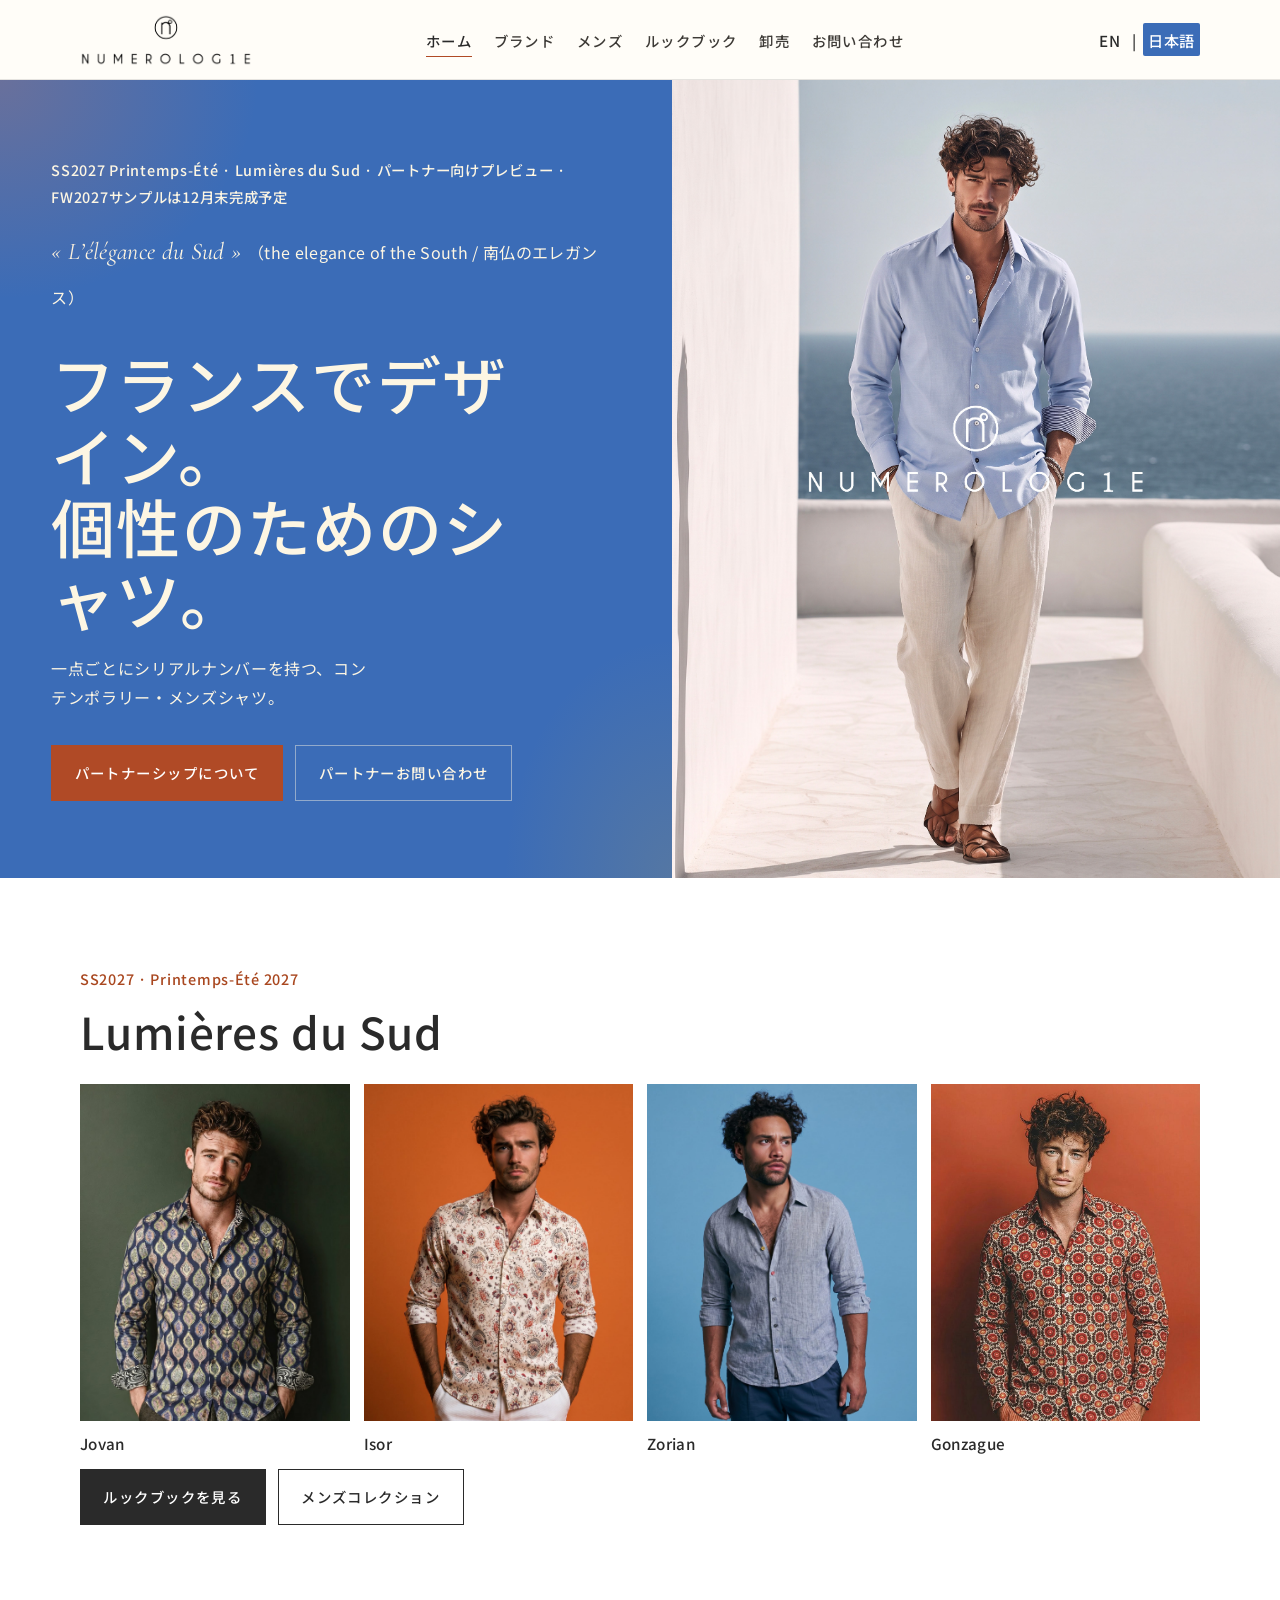
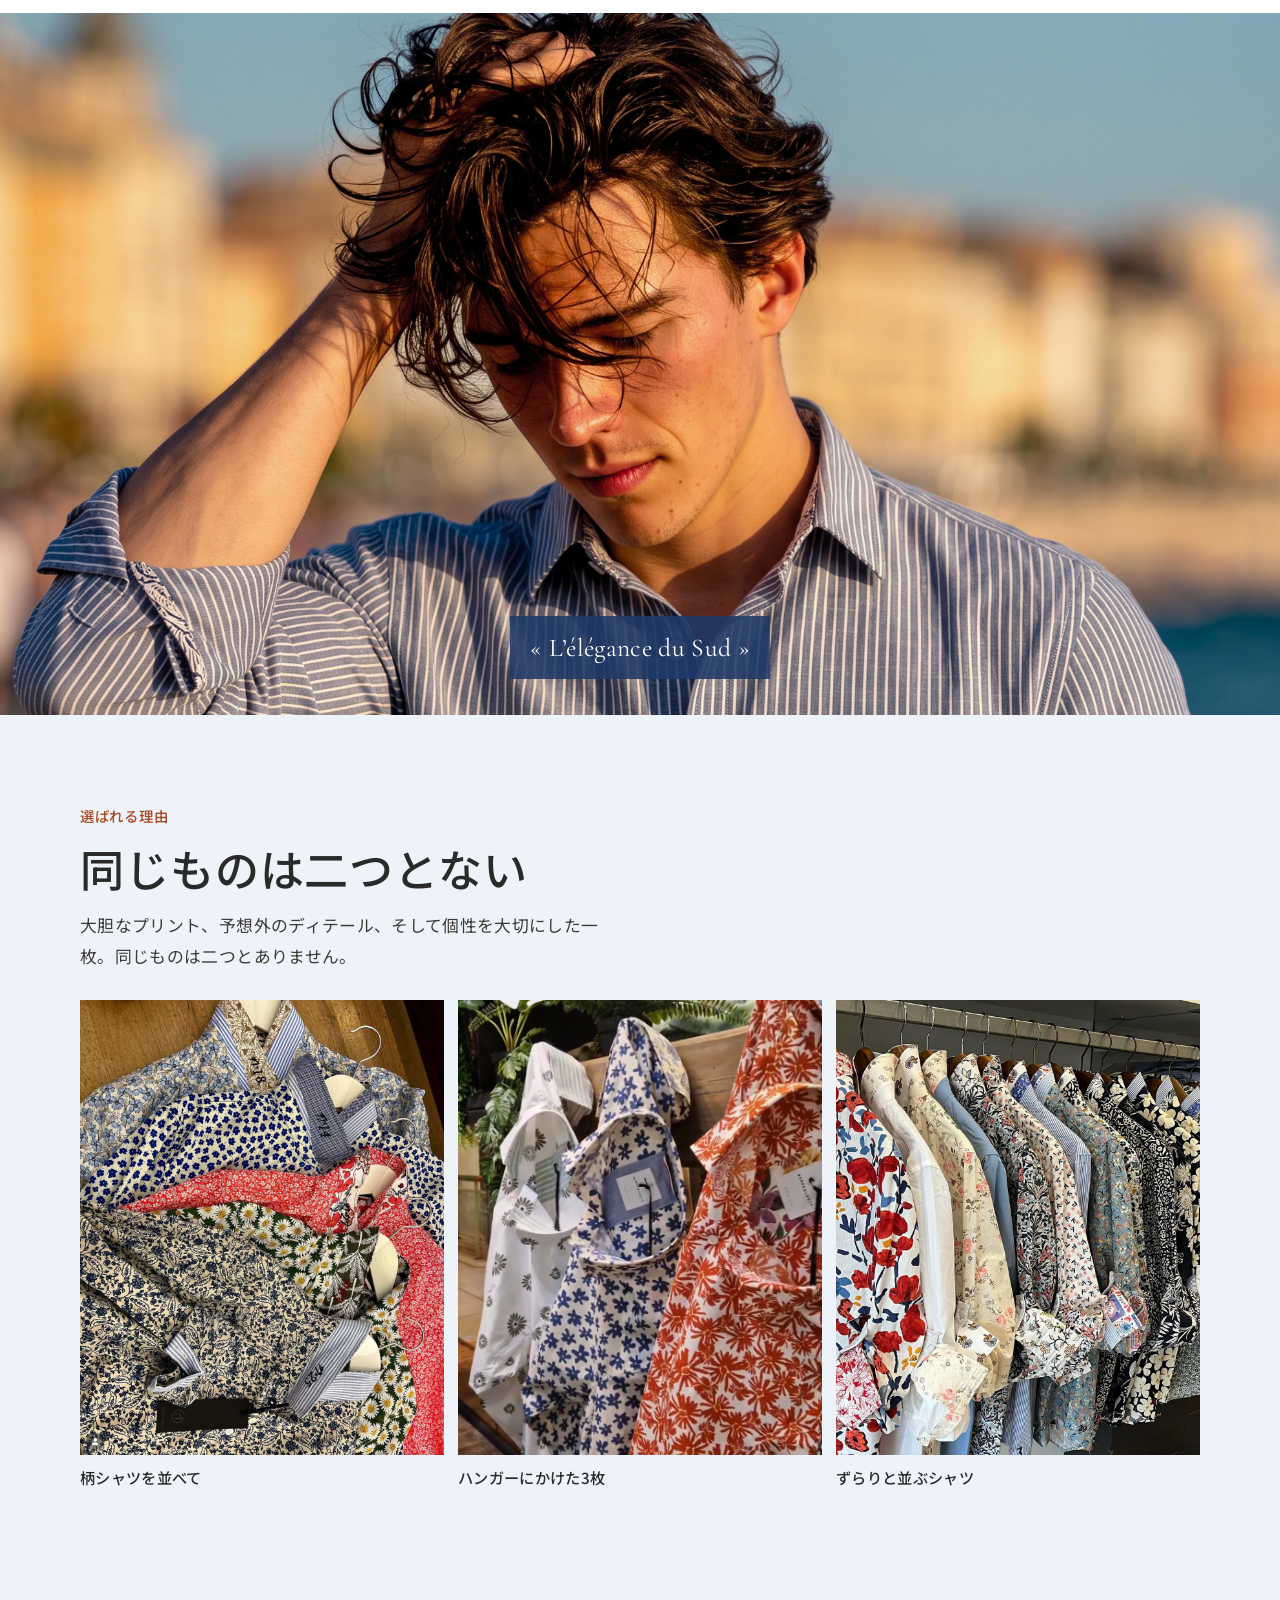
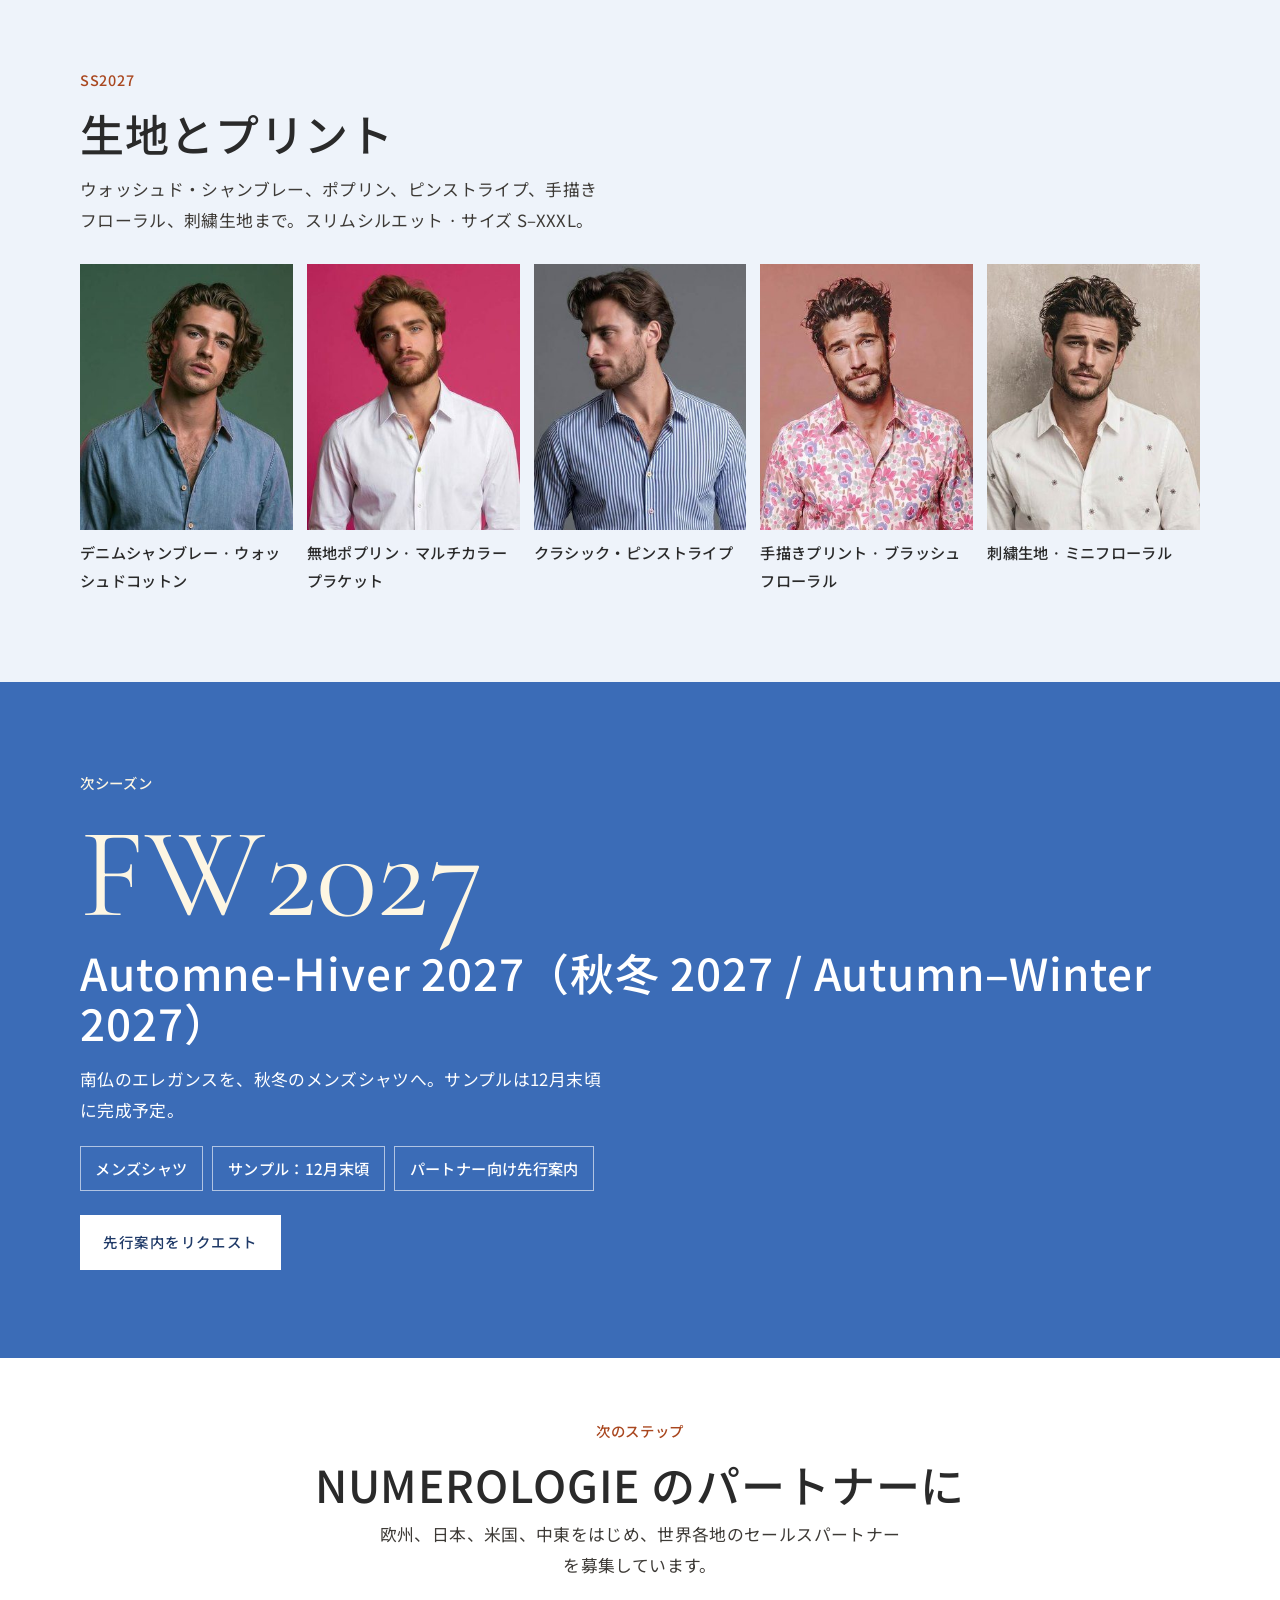
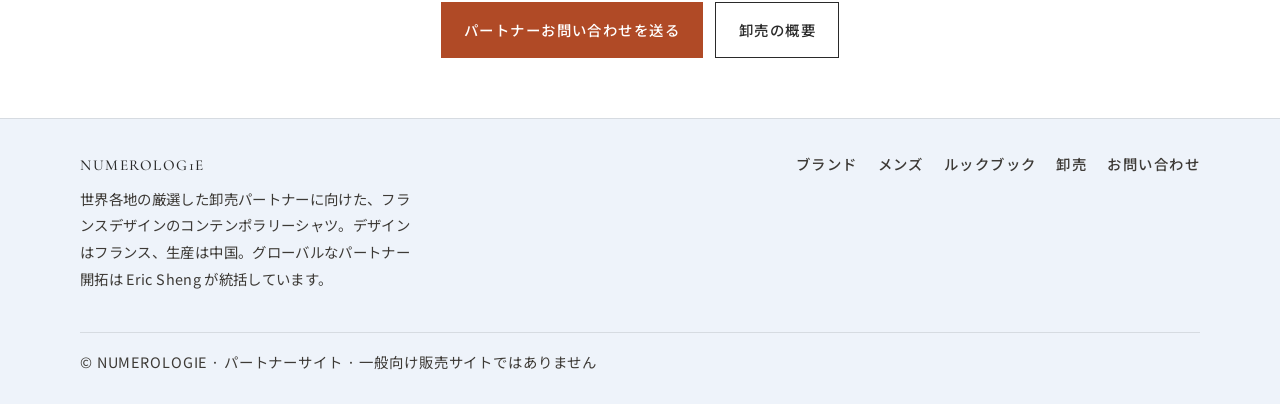
==== ja/index.html @ e0569ee7 "Publish NUMEROLOGIE partner site at the repository root. English and Japanese pages, styles, scripts" ====
<!DOCTYPE html>
<html lang="ja">
<head>
<meta charset="UTF-8">
<meta name="viewport" content="width=device-width, initial-scale=1.0">
<title>NUMEROLOGIE — パートナー募集</title>
<meta name="description" content="NUMEROLOGIE パートナーサイト — フランスでデザインされたコンテンポラリー・メンズシャツ。世界各地で厳選した卸売パートナーを募集しています。">
<link rel="preconnect" href="https://fonts.googleapis.com">
<link rel="preconnect" href="https://fonts.gstatic.com" crossorigin>
<link href="https://fonts.googleapis.com/css2?family=Noto+Sans+JP:wght@400;500;700&family=Cormorant+Garamond:ital,wght@0,300;0,400;0,600;1,300;1,400&family=Josefin+Sans:wght@100;200;300;400;500&display=swap" rel="stylesheet">
<link rel="stylesheet" href="../css/styles.css">
</head>
<body>
<header class="site-header">
  <div class="container header-inner">
    <a class="logo" href="index.html" aria-label="NUMEROLOGIE ホーム">
      <img src="../assets/logo.png" alt="NUMEROLOG1E">
    </a>
    <button class="nav-toggle" type="button" aria-expanded="false" aria-controls="site-nav">メニュー</button>
    <nav class="site-nav" id="site-nav" aria-label="メインメニュー">
      <ul>
        <li><a href="index.html" aria-current="page">ホーム</a></li>
        <li><a href="brand.html">ブランド</a></li>
        <li><a href="mens.html">メンズ</a></li>
        <li><a href="lookbook.html">ルックブック</a></li>
        <li><a href="wholesale.html">卸売</a></li>
        <li><a href="contact.html">お問い合わせ</a></li>
      </ul>
    </nav>
    <div class="lang-switch" aria-label="言語"><a href="../index.html" lang="en">EN</a><span aria-hidden="true">|</span><a href="index.html" aria-current="true" lang="ja">日本語</a></div>
  </div>
</header>

<main>
  <section class="hero" aria-label="メインビジュアル">
    <div class="hero-grid">
      <div class="hero-copy">
        <p class="hero-kicker">SS2027 Printemps-Été · Lumières du Sud · パートナー向けプレビュー · FW2027サンプルは12月末完成予定</p>
        <p class="hero-tagline" lang="fr"><em>« L’élégance du Sud »</em> <span class="gloss">（the elegance of the South / 南仏のエレガンス）</span></p>
        <h1>フランスでデザイン。<br>個性のためのシャツ。</h1>
        <p class="hero-sub">一点ごとにシリアルナンバーを持つ、コンテンポラリー・メンズシャツ。</p>
        <div class="btn-row">
          <a class="btn btn-primary" href="wholesale.html">パートナーシップについて</a>
          <a class="btn btn-ghost" href="contact.html">パートナーお問い合わせ</a>
        </div>
      </div>
      <div class="hero-media">
        <img src="../assets/PLV1.jpg" alt="NUMEROLOGIE メンズシャツ — Lumières du Sud">
      </div>
    </div>
  </section>

  <section class="section">
    <div class="container">
      <p class="eyebrow">SS2027 · Printemps-Été 2027</p>
      <h2>Lumières du Sud</h2>
      <div class="photo-grid photo-grid-4">
        <figure><img src="../assets/img/jovan.jpg" alt="NUMEROLOGIE — Jovan" loading="lazy"><figcaption>Jovan</figcaption></figure>
        <figure><img src="../assets/img/isor.jpg" alt="NUMEROLOGIE — Isor" loading="lazy"><figcaption>Isor</figcaption></figure>
        <figure><img src="../assets/img/zorian-blue.jpg" alt="NUMEROLOGIE — Zorian" loading="lazy"><figcaption>Zorian</figcaption></figure>
        <figure><img src="../assets/img/gonzague.jpg" alt="NUMEROLOGIE — Gonzague" loading="lazy"><figcaption>Gonzague</figcaption></figure>
      </div>
      <div class="btn-row">
        <a class="btn btn-dark" href="lookbook.html">ルックブックを見る</a>
        <a class="btn btn-outline" href="mens.html">メンズコレクション</a>
      </div>
    </div>
  </section>

  <section class="bleed" aria-label="« L’élégance du Sud »">
    <img src="../assets/PLV2.jpg" alt="NUMEROLOGIE — « L’élégance du Sud »" loading="lazy">
    <p class="bleed-cap">« L’élégance du Sud »</p>
  </section>

        <section class="section section-sand">
    <div class="container">
      <p class="eyebrow">選ばれる理由</p>
      <h2>同じものは二つとない</h2>
      <p class="lead">大胆なプリント、予想外のディテール、そして個性を大切にした一枚。同じものは二つとありません。</p>
      <div class="photo-grid photo-grid-3">
        <figure><img src="../assets/img/lookcloser-1.jpg" alt="NUMEROLOGIE — 柄シャツを並べて" loading="lazy"><figcaption>柄シャツを並べて</figcaption></figure>
        <figure><img src="../assets/img/lookcloser-2.jpg" alt="NUMEROLOGIE — ハンガーにかけた3枚" loading="lazy"><figcaption>ハンガーにかけた3枚</figcaption></figure>
        <figure><img src="../assets/img/lookcloser-3.jpg" alt="NUMEROLOGIE — ずらりと並ぶシャツ" loading="lazy"><figcaption>ずらりと並ぶシャツ</figcaption></figure>
      </div>
    </div>
  </section>

  <section class="section section-sand">
    <div class="container">
      <p class="eyebrow">SS2027</p>
      <h2>生地とプリント</h2>
      <p class="lead">ウォッシュド・シャンブレー、ポプリン、ピンストライプ、手描きフローラル、刺繍生地まで。スリムシルエット · サイズ S–XXXL。</p>
      <div class="photo-grid photo-grid-5">
        <figure><img src="../assets/img/fabric-chambray.jpg" alt="デニムシャンブレー — ウォッシュドコットン" loading="lazy"><figcaption>デニムシャンブレー · ウォッシュドコットン</figcaption></figure>
        <figure><img src="../assets/img/fabric-poplin.jpg" alt="無地ポプリン、マルチカラープラケット" loading="lazy"><figcaption>無地ポプリン · マルチカラープラケット</figcaption></figure>
        <figure><img src="../assets/img/fabric-pinstripe.jpg" alt="クラシック・ピンストライプ" loading="lazy"><figcaption>クラシック・ピンストライプ</figcaption></figure>
        <figure><img src="../assets/img/fabric-floral.jpg" alt="手描きフローラルプリント" loading="lazy"><figcaption>手描きプリント · ブラッシュフローラル</figcaption></figure>
        <figure><img src="../assets/img/fabric-embroidered.jpg" alt="刺繍生地" loading="lazy"><figcaption>刺繍生地 · ミニフローラル</figcaption></figure>
      </div>
    </div>
  </section>

  <section class="section section-cobalt fw-block">
    <div class="container">
      <p class="eyebrow">次シーズン</p>
      <p class="fw-big">FW2027</p>
      <h2 lang="fr">Automne-Hiver 2027（秋冬 2027 / Autumn–Winter 2027）</h2>
      <p class="lead">南仏のエレガンスを、秋冬のメンズシャツへ。サンプルは12月末頃に完成予定。</p>
      <div class="fw-chips"><span class="fw-chip">メンズシャツ</span><span class="fw-chip">サンプル：12月末頃</span><span class="fw-chip">パートナー向け先行案内</span></div>
      <div class="btn-row"><a class="btn" href="contact.html" style="background:#fff;color:#1f3a68;">先行案内をリクエスト</a></div>
    </div>
  </section>

  <section class="section cta-band">
    <div class="container">
      <p class="eyebrow">次のステップ</p>
      <h2>NUMEROLOGIE のパートナーに</h2>
      <p class="lead">欧州、日本、米国、中東をはじめ、世界各地のセールスパートナーを募集しています。</p>
      <div class="btn-row" style="justify-content:center;">
        <a class="btn btn-primary" href="contact.html">パートナーお問い合わせを送る</a>
        <a class="btn btn-outline" href="wholesale.html">卸売の概要</a>
      </div>
    </div>
  </section>
</main>

<footer class="site-footer">
  <div class="container footer-inner">
    <div>
      <div class="footer-brand">NUMEROLOG1E</div>
      <p class="footer-meta">世界各地の厳選した卸売パートナーに向けた、フランスデザインのコンテンポラリーシャツ。デザインはフランス、生産は中国。グローバルなパートナー開拓は Eric Sheng が統括しています。</p>
    </div>
    <nav class="footer-nav" aria-label="フッター">
      <a href="brand.html">ブランド</a>
      <a href="mens.html">メンズ</a>
      <a href="lookbook.html">ルックブック</a>
      <a href="wholesale.html">卸売</a>
      <a href="contact.html">お問い合わせ</a>
    </nav>
    <p class="footer-copy">© NUMEROLOGIE · パートナーサイト · 一般向け販売サイトではありません</p>
  </div>
</footer>
<script src="../js/main.js"></script>
</body>
</html>
---- css/styles.css ----
/* NUMEROLOGIE — Partner / Wholesale preview site */
:root {
  --cream: #FDF6E3;
  --sand: #EDE0C4;
  --terracotta: #B04A26;
  --cobalt: #3B6CB7;
  --gold: #C8A84B;
  --charcoal: #2A2A2A;
  --warm-white: #FFFFFF;
  --tint: #EEF3FA;
  --tint2: #DCE6F5;
  --cobalt-dark: #2F5A9E;
  --muted: #3d3a36;
  --line: rgba(42, 42, 42, 0.12);
  --max: 1120px;
}

*, *::before, *::after { box-sizing: border-box; margin: 0; padding: 0; }

html { scroll-behavior: smooth; }

body {
  background: var(--warm-white);
  color: var(--charcoal);
  font-family: 'Josefin Sans', system-ui, sans-serif;
  font-weight: 400;
  line-height: 1.65;
  font-size: 17.5px;
  min-height: 100vh;
  display: flex;
  flex-direction: column;
}

img { max-width: 100%; display: block; height: auto; }
a { color: inherit; text-decoration: none; }
ul { list-style: none; }

.container {
  width: min(100% - 2.5rem, var(--max));
  margin-inline: auto;
}

/* ── Header ── */
.site-header {
  position: sticky;
  top: 0;
  z-index: 100;
  background: rgba(255, 253, 248, 0.97);
  backdrop-filter: blur(10px);
  border-bottom: 1px solid var(--line);
}

.header-inner {
  display: flex;
  align-items: center;
  justify-content: space-between;
  gap: 1.5rem;
  padding: 0.85rem 0;
}

.logo {
  display: flex;
  align-items: center;
  gap: 0.65rem;
  flex-shrink: 0;
}

.logo img {
  height: 52px;
  width: auto;
  max-width: 220px;
  object-fit: contain;
}

.logo-text {
  font-family: 'Cormorant Garamond', Georgia, serif;
  letter-spacing: 0.1em;
  font-size: 0.95rem;
  text-transform: uppercase;
  font-weight: 500;
}

.nav-toggle {
  display: none;
  background: transparent;
  border: 1px solid var(--line);
  color: var(--charcoal);
  padding: 0.45rem 0.7rem;
  font-family: inherit;
  font-size: 0.9rem;
  letter-spacing: 0.1em;
  text-transform: uppercase;
  font-weight: 500;
  cursor: pointer;
}

.site-nav ul {
  display: flex;
  flex-wrap: wrap;
  gap: 0.15rem 1.35rem;
  align-items: center;
}

.site-nav a {
  font-size: 0.9rem;
  letter-spacing: 0.1em;
  text-transform: uppercase;
  font-weight: 500;
  color: var(--muted);
  padding: 0.35rem 0;
  border-bottom: 1px solid transparent;
  transition: color 0.2s, border-color 0.2s;
}

.site-nav a:hover,
.site-nav a[aria-current="page"] {
  color: var(--charcoal);
  border-bottom-color: var(--terracotta);
}

/* ── Hero ── */
.hero {
  position: relative;
  background: var(--cobalt);
  color: var(--cream);
  overflow: hidden;
  min-height: clamp(420px, 72vh, 640px);
  display: grid;
  align-items: stretch;
}

.hero-grid {
  display: grid;
  grid-template-columns: 1.05fr 0.95fr;
  min-height: inherit;
}

.hero-copy {
  position: relative;
  z-index: 2;
  padding: clamp(2.5rem, 6vw, 5rem) clamp(1.5rem, 4vw, 3.5rem);
  display: flex;
  flex-direction: column;
  justify-content: center;
  gap: 1.25rem;
}

.hero-copy::before {
  content: '';
  position: absolute;
  inset: 0;
  background:
    radial-gradient(ellipse 70% 50% at 0% 0%, rgba(224,123,84,0.28) 0%, transparent 55%),
    radial-gradient(ellipse 50% 60% at 100% 100%, rgba(200,168,75,0.18) 0%, transparent 50%);
  pointer-events: none;
}

.hero-kicker {
  font-size: 0.9rem;
  letter-spacing: 0.1em;
  text-transform: uppercase;
  font-weight: 500;
  color: var(--cream);
  position: relative;
}

.hero h1 {
  font-family: 'Cormorant Garamond', Georgia, serif;
  font-weight: 400;
  font-size: clamp(2.4rem, 5.5vw, 4rem);
  line-height: 1.12;
  letter-spacing: 0.02em;
  position: relative;
  max-width: 14ch;
}

.hero-sub {
  font-size: 1rem;
  font-weight: 400;
  letter-spacing: 0.04em;
  color: var(--cream);
  max-width: 36ch;
  position: relative;
}

.hero-media {
  position: relative;
  min-height: 320px;
  background: #2f5a9e;
}

.hero-media img {
  width: 100%;
  height: 100%;
  object-fit: cover;
  object-position: center top;
}

.hero-note {
  font-size: 0.9rem;
  letter-spacing: 0.04em;
  color: var(--cream);
  max-width: 42ch;
  position: relative;
  border-left: 2px solid var(--terracotta);
  padding-left: 0.9rem;
  margin-top: 0.5rem;
}

/* ── Buttons ── */
.btn-row {
  display: flex;
  flex-wrap: wrap;
  gap: 0.75rem;
  margin-top: 0.75rem;
  position: relative;
}

.btn {
  display: inline-flex;
  align-items: center;
  justify-content: center;
  padding: 0.85rem 1.4rem;
  font-family: inherit;
  font-size: 0.9rem;
  letter-spacing: 0.1em;
  text-transform: uppercase;
  font-weight: 500;
  border: 1px solid transparent;
  cursor: pointer;
  transition: background 0.2s, color 0.2s, border-color 0.2s;
}

.btn-primary {
  background: var(--terracotta);
  color: var(--warm-white);
  border-color: var(--terracotta);
}

.btn-primary:hover { background: #923C1E; border-color: #923C1E; }

.btn-ghost {
  background: transparent;
  color: var(--cream);
  border-color: rgba(253, 246, 227, 0.45);
}

.btn-ghost:hover { border-color: var(--cream); background: rgba(255,255,255,0.06); }

.btn-outline {
  background: transparent;
  color: var(--charcoal);
  border-color: var(--charcoal);
}

.btn-outline:hover {
  background: var(--charcoal);
  color: var(--warm-white);
}

.btn-dark {
  background: var(--charcoal);
  color: var(--warm-white);
}

.btn-dark:hover { background: #111; }

/* ── Sections ── */
main { flex: 1; }

.section {
  padding: clamp(3rem, 7vw, 5.5rem) 0;
}

.section-sand { background: var(--tint); }
.section-cobalt h2, .section-cobalt h3, .section-cobalt p, .section-cobalt li { color: var(--cream); }
.section-cobalt a:not(.btn) { color: #FFFFFF; text-decoration: underline; }
.section-cobalt {
  background: var(--cobalt);
  color: var(--cream);
}
.section-terracotta {
  background: var(--terracotta);
  color: var(--warm-white);
}

.eyebrow {
  font-size: 0.9rem;
  letter-spacing: 0.1em;
  text-transform: uppercase;
  font-weight: 500;
  color: #A9471F;
  margin-bottom: 0.85rem;
}

.section-cobalt .eyebrow,
.section-terracotta .eyebrow { color: var(--cream); }

h2 {
  font-family: 'Cormorant Garamond', Georgia, serif;
  font-weight: 400;
  font-size: clamp(1.9rem, 3.8vw, 2.75rem);
  line-height: 1.15;
  letter-spacing: 0.02em;
  margin-bottom: 1rem;
}

h3 {
  font-family: 'Cormorant Garamond', Georgia, serif;
  font-weight: 400;
  font-size: 1.45rem;
  letter-spacing: 0.02em;
  margin-bottom: 0.55rem;
}

.lead {
  font-size: 1.05rem;
  color: var(--muted);
  max-width: 58ch;
}

.section-cobalt .lead { color: var(--cream); }

.page-hero {
  padding: clamp(2.75rem, 6vw, 4.5rem) 0 2rem;
  border-bottom: 1px solid var(--line);
  background:
    linear-gradient(180deg, var(--tint) 0%, var(--warm-white) 100%);
}

.page-hero h1 {
  font-family: 'Cormorant Garamond', Georgia, serif;
  font-weight: 400;
  font-size: clamp(2.2rem, 4.5vw, 3.4rem);
  letter-spacing: 0.02em;
  line-height: 1.12;
  margin-bottom: 0.75rem;
}

.page-hero .lead { margin-top: 0.5rem; }

/* ── Cards / grids ── */
.grid-3 {
  display: grid;
  grid-template-columns: repeat(3, 1fr);
  gap: 1.25rem;
}

.grid-2 {
  display: grid;
  grid-template-columns: 1fr 1fr;
  gap: 2rem;
}

.grid-2-asymmetric {
  display: grid;
  grid-template-columns: 1.1fr 0.9fr;
  gap: 2.5rem;
  align-items: center;
}

.card {
  background: var(--warm-white);
  border: 1px solid var(--line);
  padding: 1.5rem 1.35rem;
}

.section-sand .card { background: var(--warm-white); }

.card-icon {
  font-family: 'Cormorant Garamond', Georgia, serif;
  font-size: 1.6rem;
  color: var(--terracotta);
  margin-bottom: 0.65rem;
  letter-spacing: 0.04em;
}

.card p, .prose p {
  color: var(--muted);
  font-size: 0.95rem;
}

.card p + p, .prose p + p { margin-top: 0.85rem; }

.stat-row {
  display: grid;
  grid-template-columns: repeat(4, 1fr);
  gap: 1rem;
  margin-top: 2rem;
}

.stat {
  border-top: 2px solid var(--terracotta);
  padding-top: 1rem;
}

.stat-value {
  font-family: 'Cormorant Garamond', Georgia, serif;
  font-size: clamp(1.6rem, 3vw, 2.2rem);
  font-weight: 400;
  line-height: 1.1;
  margin-bottom: 0.35rem;
}

.stat-label {
  font-size: 0.9rem;
  letter-spacing: 0.1em;
  text-transform: uppercase;
  font-weight: 500;
  color: var(--muted);
}

.section-cobalt .stat { border-top-color: var(--gold); }
.section-cobalt .stat-label { color: var(--cream); }

/* ── Detail list ── */
.detail-list {
  display: grid;
  gap: 1rem;
  margin-top: 1.5rem;
}

.detail-item {
  display: grid;
  grid-template-columns: 3.2rem 1fr;
  gap: 1rem;
  align-items: start;
  padding-bottom: 1rem;
  border-bottom: 1px solid var(--line);
}

.detail-num {
  font-family: 'Cormorant Garamond', Georgia, serif;
  font-size: 1.5rem;
  color: var(--terracotta);
  line-height: 1;
}

.detail-item h3 { margin-bottom: 0.25rem; font-size: 1.2rem; }
.detail-item p { color: var(--muted); font-size: 0.92rem; }

/* ── Lookbook grid ── */
.lookbook-grid {
  display: grid;
  grid-template-columns: repeat(3, 1fr);
  gap: 1.25rem;
}

.look-card {
  background: var(--warm-white);
  border: 1px solid var(--line);
  overflow: hidden;
  display: flex;
  flex-direction: column;
}

.look-card a {
  display: block;
  overflow: hidden;
  background: var(--tint2);
}

.look-card img {
  width: 100%;
  aspect-ratio: 3 / 4.2;
  object-fit: cover;
  object-position: center top;
  transition: transform 0.35s ease;
}

.look-card:hover img { transform: scale(1.02); }

.look-meta {
  padding: 1rem 1.05rem 1.15rem;
  border-top: 1px solid var(--line);
}

.look-meta .style-no {
  font-size: 0.9rem;
  font-weight: 600;
  letter-spacing: 0.1em;
  text-transform: uppercase;
  font-weight: 500;
  color: var(--terracotta);
  margin-bottom: 0.25rem;
}

.look-meta h3 {
  font-size: 1.25rem;
  margin-bottom: 0.2rem;
}

.look-meta p {
  font-size: 0.9rem;
  color: var(--ink, #2a2622);
  letter-spacing: 0.02em;
}

.note-box {
  margin-top: 2rem;
  padding: 1.15rem 1.25rem;
  background: var(--tint);
  border-left: 3px solid var(--gold);
  font-size: 0.9rem;
  color: var(--muted);
}

/* ── Wholesale steps ── */
.steps {
  display: grid;
  grid-template-columns: repeat(3, 1fr);
  gap: 1.25rem;
  margin-top: 2rem;
}

.step {
  padding: 1.5rem 1.25rem;
  background: var(--warm-white);
  border: 1px solid var(--line);
}

.step-num {
  font-family: 'Cormorant Garamond', Georgia, serif;
  font-size: 2rem;
  color: var(--cobalt);
  line-height: 1;
  margin-bottom: 0.75rem;
}

.check-list {
  margin-top: 1rem;
  display: grid;
  gap: 0.65rem;
}

.check-list li {
  position: relative;
  padding-left: 1.35rem;
  color: var(--muted);
  font-size: 0.95rem;
}

.check-list li::before {
  content: '';
  position: absolute;
  left: 0;
  top: 0.55rem;
  width: 0.55rem;
  height: 0.55rem;
  background: var(--terracotta);
  border-radius: 50%;
}

.terms-table {
  width: 100%;
  border-collapse: collapse;
  margin-top: 1.5rem;
  font-size: 0.92rem;
}

.terms-table th,
.terms-table td {
  text-align: left;
  padding: 0.85rem 0.75rem;
  border-bottom: 1px solid var(--line);
  vertical-align: top;
}

.terms-table th {
  letter-spacing: 0.1em;
  text-transform: uppercase;
  font-weight: 500;
  font-size: 0.9rem;
  color: var(--muted);
  width: 34%;
}

.callout {
  margin-top: 1.75rem;
  padding: 1.25rem 1.35rem;
  background: var(--charcoal);
  color: var(--cream);
}

.callout strong {
  display: block;
  font-family: 'Cormorant Garamond', Georgia, serif;
  font-size: 1.35rem;
  font-weight: 400;
  margin-bottom: 0.4rem;
}

.callout p { color: var(--cream); font-size: 0.92rem; }

/* ── Contact form ── */
.contact-layout {
  display: grid;
  grid-template-columns: 0.9fr 1.1fr;
  gap: 2.5rem;
  align-items: start;
}

.form-grid {
  display: grid;
  grid-template-columns: 1fr 1fr;
  gap: 1rem;
}

.form-field { display: flex; flex-direction: column; gap: 0.4rem; }
.form-field.full { grid-column: 1 / -1; }

label {
  font-size: 0.9rem;
  letter-spacing: 0.1em;
  text-transform: uppercase;
  font-weight: 500;
  color: var(--muted);
}

input, textarea, select {
  font-family: inherit;
  font-size: 0.95rem;
  font-weight: 400;
  padding: 0.75rem 0.85rem;
  border: 1px solid var(--line);
  background: var(--warm-white);
  color: var(--charcoal);
  border-radius: 0;
}

input:focus, textarea:focus, select:focus {
  outline: 2px solid var(--cobalt);
  outline-offset: 1px;
}

textarea { min-height: 140px; resize: vertical; }

.form-actions {
  margin-top: 1rem;
  display: flex;
  flex-wrap: wrap;
  gap: 0.75rem;
  align-items: center;
}

.form-hint {
  font-size: 0.9rem;
  color: var(--muted);
}

.direct-contact {
  background: var(--tint);
  border: 1px solid var(--line);
  padding: 1.5rem 1.35rem;
}

.direct-contact a {
  color: var(--cobalt);
  border-bottom: 1px solid rgba(59,108,183,0.35);
}

.direct-contact a:hover { border-bottom-color: var(--cobalt); }

/* ── CTA band ── */
.cta-band {
  padding: clamp(2.5rem, 5vw, 3.75rem) 0;
  text-align: center;
}

.cta-band h2 { margin-bottom: 0.6rem; }
.cta-band .lead { margin-inline: auto; margin-bottom: 1.35rem; }

/* ── Footer ── */
.site-footer {
  border-top: 1px solid var(--line);
  background: var(--tint);
  padding: 2rem 0 1.75rem;
  margin-top: auto;
}

.footer-inner {
  display: flex;
  flex-wrap: wrap;
  justify-content: space-between;
  gap: 1.25rem;
  align-items: flex-start;
}

.footer-brand {
  font-family: 'Cormorant Garamond', Georgia, serif;
  letter-spacing: 0.1em;
  text-transform: uppercase;
  font-weight: 500;
  font-size: 0.95rem;
  margin-bottom: 0.4rem;
}

.footer-meta {
  font-size: 0.9rem;
  color: var(--muted);
  max-width: 42ch;
}

.footer-nav {
  display: flex;
  flex-wrap: wrap;
  gap: 0.75rem 1.25rem;
}

.footer-nav a {
  font-size: 0.9rem;
  letter-spacing: 0.1em;
  text-transform: uppercase;
  font-weight: 500;
  color: var(--muted);
}

.footer-nav a:hover { color: var(--charcoal); }

.footer-copy {
  width: 100%;
  margin-top: 1.25rem;
  padding-top: 1rem;
  border-top: 1px solid var(--line);
  font-size: 0.9rem;
  letter-spacing: 0.06em;
  color: var(--muted);
}

/* ── Fabric chips ── */
.chip-row {
  display: flex;
  flex-wrap: wrap;
  gap: 0.5rem;
  margin-top: 1.25rem;
}

.chip {
  font-size: 0.9rem;
  letter-spacing: 0.1em;
  text-transform: uppercase;
  font-weight: 500;
  padding: 0.45rem 0.7rem;
  border: 1px solid var(--line);
  background: var(--warm-white);
  color: var(--charcoal);
}

/* ── Split feature ── */
.feature-media {
  background: var(--tint2);
  overflow: hidden;
  border: 1px solid var(--line);
}

.feature-media img {
  width: 100%;
  height: auto;
  max-height: 420px;
  object-fit: cover;
  object-position: top center;
  border-radius: 2px;
}

/* ── Responsive ── */
@media (max-width: 900px) {
  .hero-grid,
  .grid-2,
  .grid-2-asymmetric,
  .contact-layout {
    grid-template-columns: 1fr;
  }
  .grid-3,
  .steps,
  .lookbook-grid {
    grid-template-columns: 1fr 1fr;
  }
  .stat-row { grid-template-columns: 1fr 1fr; }
  .hero-media { min-height: 280px; max-height: 420px; }
  .hero-media img { max-height: 420px; }
}

@media (max-width: 720px) {
  .nav-toggle { display: inline-flex; }
  .site-nav {
    display: none;
    width: 100%;
  }
  .site-nav.is-open { display: block; }
  .header-inner { flex-wrap: wrap; }
  .site-nav ul {
    flex-direction: column;
    align-items: flex-start;
    gap: 0.15rem;
    padding: 0.5rem 0 0.75rem;
  }
  .grid-3,
  .steps,
  .lookbook-grid,
  .form-grid,
  .stat-row {
    grid-template-columns: 1fr;
  }
}

@media (prefers-reduced-motion: reduce) {
  html { scroll-behavior: auto; }
  .look-card img { transition: none; }
}

/* Fix: keep portrait hero photo from stretching the hero on wide screens */
.hero-media { position: relative; overflow: hidden; min-height: inherit; }
.hero-media img { position: absolute; inset: 0; width: 100%; height: 100%; object-fit: cover; object-position: center top; }
@media (max-width: 900px) {
  .hero-media { min-height: 320px; }
}

/* natural-ratio image (no forced crop) */
.feature-media img.img-natural { max-height: none; height: auto; object-fit: contain; }

/* language switch */
.lang-switch { display:flex; gap:.4rem; align-items:center; font-size:.95rem; font-weight:500; margin-left:1rem; }
.lang-switch a { color: var(--charcoal); text-decoration:none; padding:.15rem .35rem; }
.lang-switch a[aria-current="true"] { color:#fff; background: var(--cobalt); border-radius:2px; }
/* Japanese */
html[lang="ja"] body { font-family: 'Noto Sans JP', 'Josefin Sans', system-ui, sans-serif; font-weight:400; line-height:1.85; letter-spacing:.02em; }
html[lang="ja"] h1, html[lang="ja"] h2, html[lang="ja"] h3 { font-family: 'Noto Sans JP', 'Cormorant Garamond', serif; font-weight:500; letter-spacing:.02em; }
html[lang="ja"] .eyebrow, html[lang="ja"] .hero-kicker { text-transform:none; letter-spacing:.05em; }

.hero-tagline { font-family: "Cormorant Garamond", Georgia, serif; font-size: 1.5rem; color: var(--cream); margin: 0 0 .5rem; }
.hero-tagline .gloss { font-family: inherit; font-size: 1.05rem; opacity: 1; }
html[lang="ja"] .hero-tagline .gloss { font-family: "Noto Sans JP", sans-serif; font-size: 1rem; }

/* v3 */
.page-hero-boxed { background: none; border-bottom: 0; padding-bottom: 0; }
.page-hero-boxed .container { background: var(--tint); border: 1px solid var(--line); padding: clamp(1.75rem, 4vw, 2.75rem); }
.next-callout { display: inline-block; background: var(--cobalt); color: #FFFFFF; font-weight: 500; font-size: 1rem; padding: .7rem 1rem; margin: .9rem 0 .4rem; border-radius: 2px; }
.terms-wrap { max-width: 760px; }
.ig-split { display: grid; grid-template-columns: minmax(0,1fr) 320px; gap: clamp(2rem,5vw,4rem); align-items: center; }
.ig-figure { margin: 0; width: 100%; max-width: 320px; justify-self: end; }
.ig-figure img { display: block; width: 100%; height: auto; border: 1px solid var(--line); border-radius: 6px; }
.roles-block { margin: 1.25rem 0 0; padding: 1.1rem 1.2rem; background: #FFFFFF; border-left: 3px solid var(--cobalt); }
.roles-block p:not(.eyebrow) { color: var(--charcoal); font-size: 1rem; line-height: 1.7; }
@media (max-width: 800px) { .ig-split { grid-template-columns: 1fr; } .ig-figure { justify-self: center; } }

/* v4 */
.ig-split { grid-template-columns: minmax(0,1fr) 340px; align-items: start; }
.ig-figure { max-width: 340px; position: sticky; top: 96px; }
.target-doors { margin-top: 2.5rem; padding-top: 2rem; border-top: 1px solid var(--line); }
.terms-wrap { max-width: none; }
.roles-contact { margin-top: .8rem; font-size: .95rem; }
@media (max-width: 800px) { .ig-figure { position: static; } }

/* v8 imagery */
.photo-grid { display:grid; gap:14px; margin-top:1.75rem; }
.photo-grid-2 { grid-template-columns:repeat(2,1fr); }
.photo-grid-3 { grid-template-columns:repeat(3,1fr); }
.photo-grid-4 { grid-template-columns:repeat(4,1fr); }
.photo-grid figure { margin:0; }
.photo-grid img { display:block; width:100%; aspect-ratio:4/5; object-fit:cover; object-position:top center; }
.photo-grid .feature-media img { aspect-ratio:4/3; max-height:none; }
.photo-grid figcaption { font-size:.95rem; font-weight:500; padding:.5rem 0 0; color:var(--charcoal); }
.section-cobalt .photo-grid figcaption { color:var(--cream); }
.photo-strip { margin-top:2.5rem; }
.bleed { position:relative; height:min(78vh,760px); overflow:hidden; background:var(--cobalt); }
.bleed img { width:100%; height:100%; object-fit:cover; object-position:center 25%; display:block; }
.bleed-cap { position:absolute; left:50%; bottom:2.25rem; transform:translateX(-50%); background:rgba(31,58,104,.88); color:#fff; font-family:'Cormorant Garamond',Georgia,serif; font-size:1.6rem; padding:.5rem 1.25rem; white-space:nowrap; }
.portrait-placeholder { min-height:420px; border:1px dashed rgba(42,42,42,.28); background:var(--tint); display:flex; align-items:flex-end; justify-content:center; padding:1.25rem; }
.portrait-placeholder span { color:var(--muted); font-size:.95rem; }
.serial-feature { display:grid; grid-template-columns:1.2fr .8fr; gap:clamp(2rem,5vw,4rem); align-items:center; }
.serial-feature figure { margin:0; }
.serial-feature img { width:100%; display:block; border:1px solid rgba(255,255,255,.3); }
@media (max-width:900px){ .photo-grid-4{grid-template-columns:repeat(2,1fr);} .photo-grid-3{grid-template-columns:repeat(2,1fr);} .serial-feature{grid-template-columns:1fr;} }
@media (max-width:520px){ .photo-grid-2,.photo-grid-3,.photo-grid-4{grid-template-columns:1fr 1fr;} .bleed-cap{font-size:1.2rem;} }

.photo-grid-5 { grid-template-columns:repeat(5,1fr); }
@media (max-width:900px){ .photo-grid-5{grid-template-columns:repeat(3,1fr);} }
@media (max-width:520px){ .photo-grid-5{grid-template-columns:repeat(2,1fr);} }

.fw-block .fw-big{font-family:'Cormorant Garamond',Georgia,serif;font-size:clamp(4rem,10vw,8rem);line-height:1;color:var(--cream);margin:0 0 .5rem;}
.fw-block h2,.fw-block .lead{color:#fff;}
.fw-block .gloss{font-size:.6em;}
.fw-chips{display:flex;flex-wrap:wrap;gap:.6rem;margin:1.25rem 0 1.5rem;}
.fw-chip{border:1px solid rgba(255,255,255,.6);color:#fff;padding:.45rem .9rem;font-size:.95rem;font-weight:500;}

@media (max-width:520px){ .ig-figure{max-width:100%;} .ig-split{grid-template-columns:minmax(0,1fr);} }
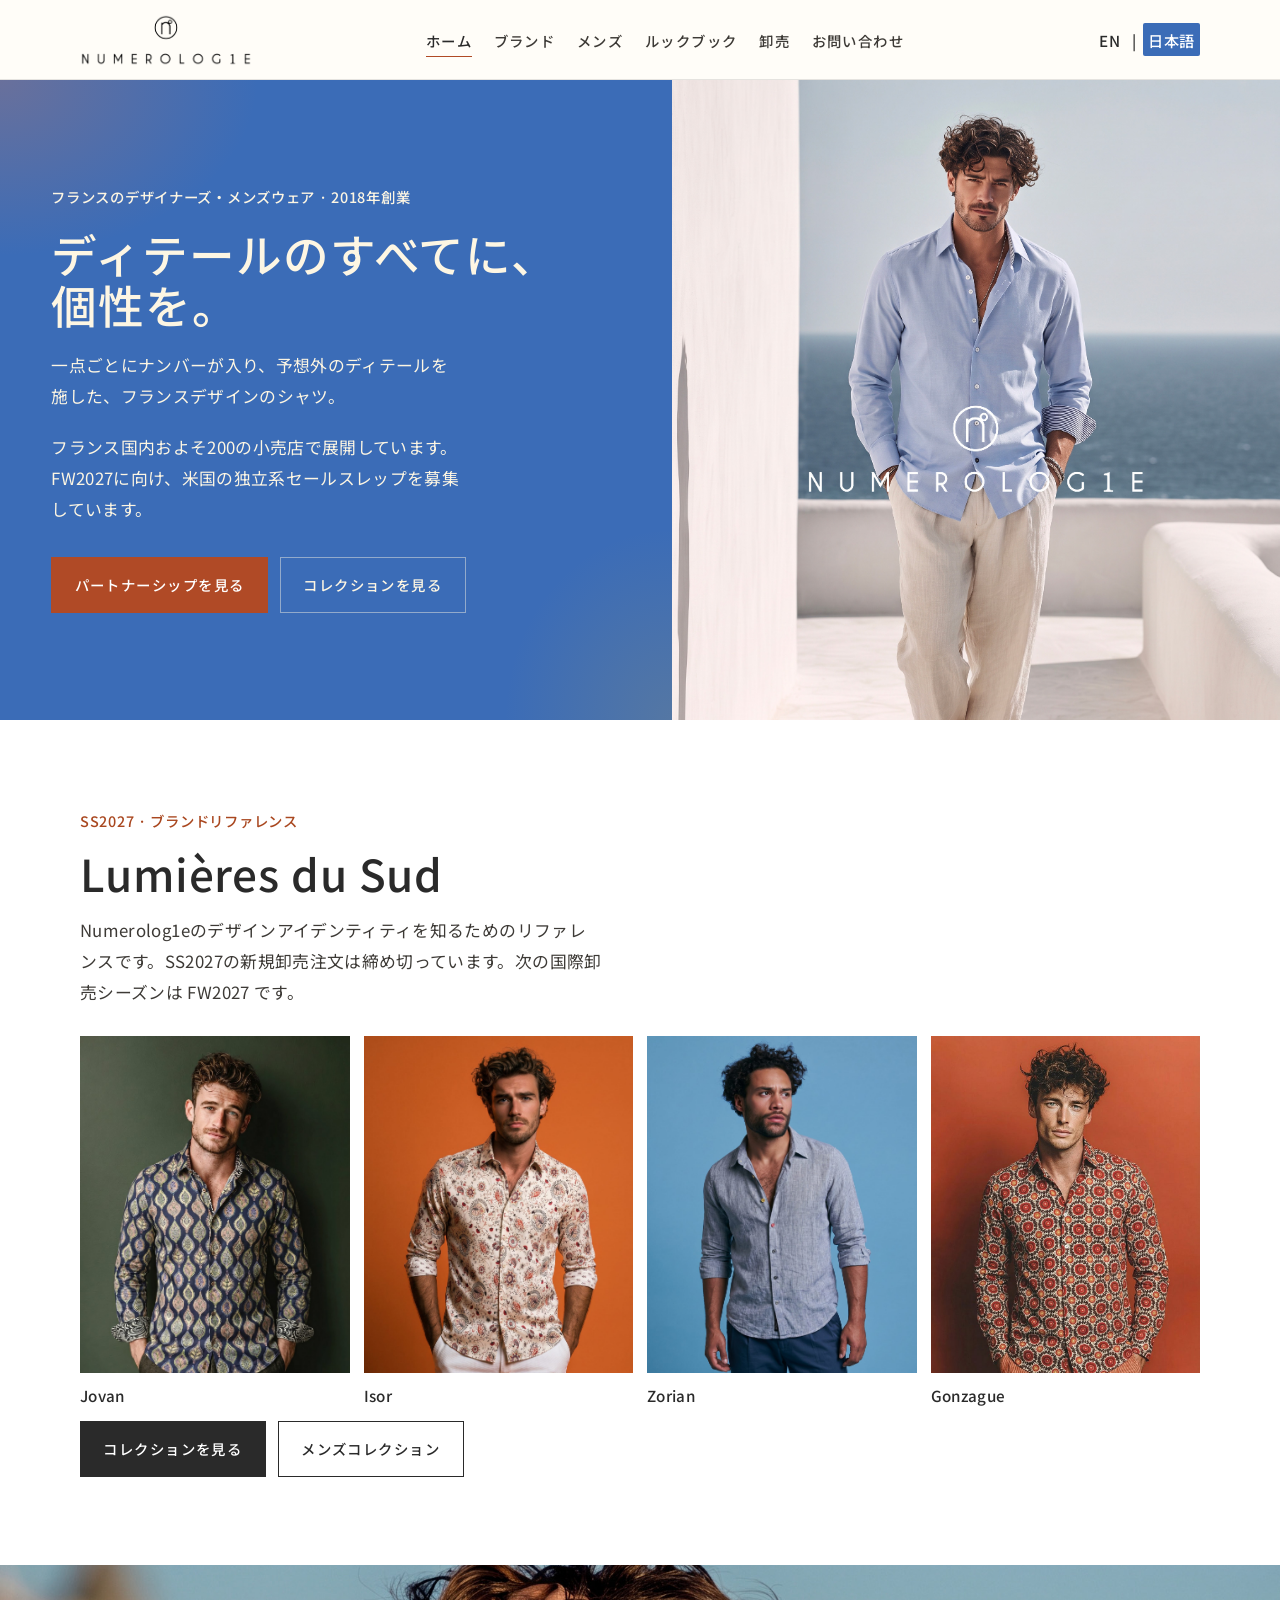
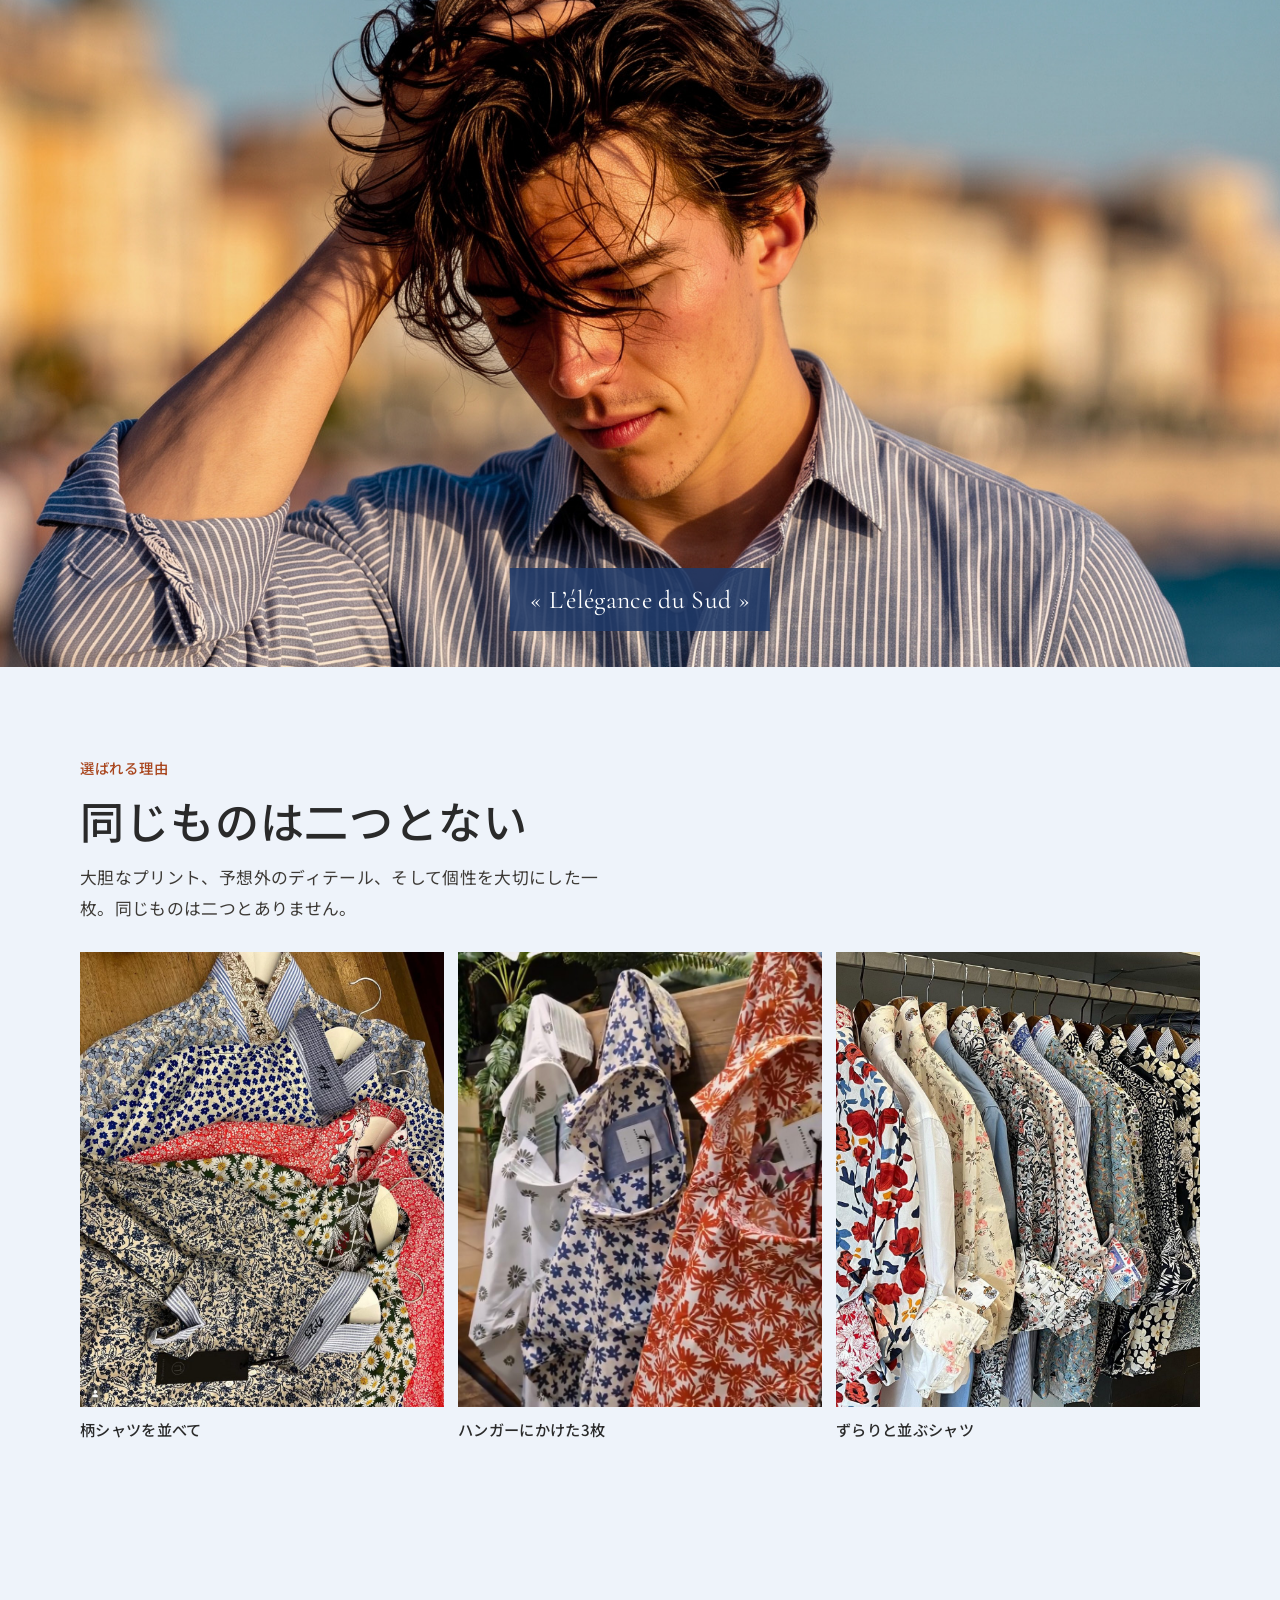
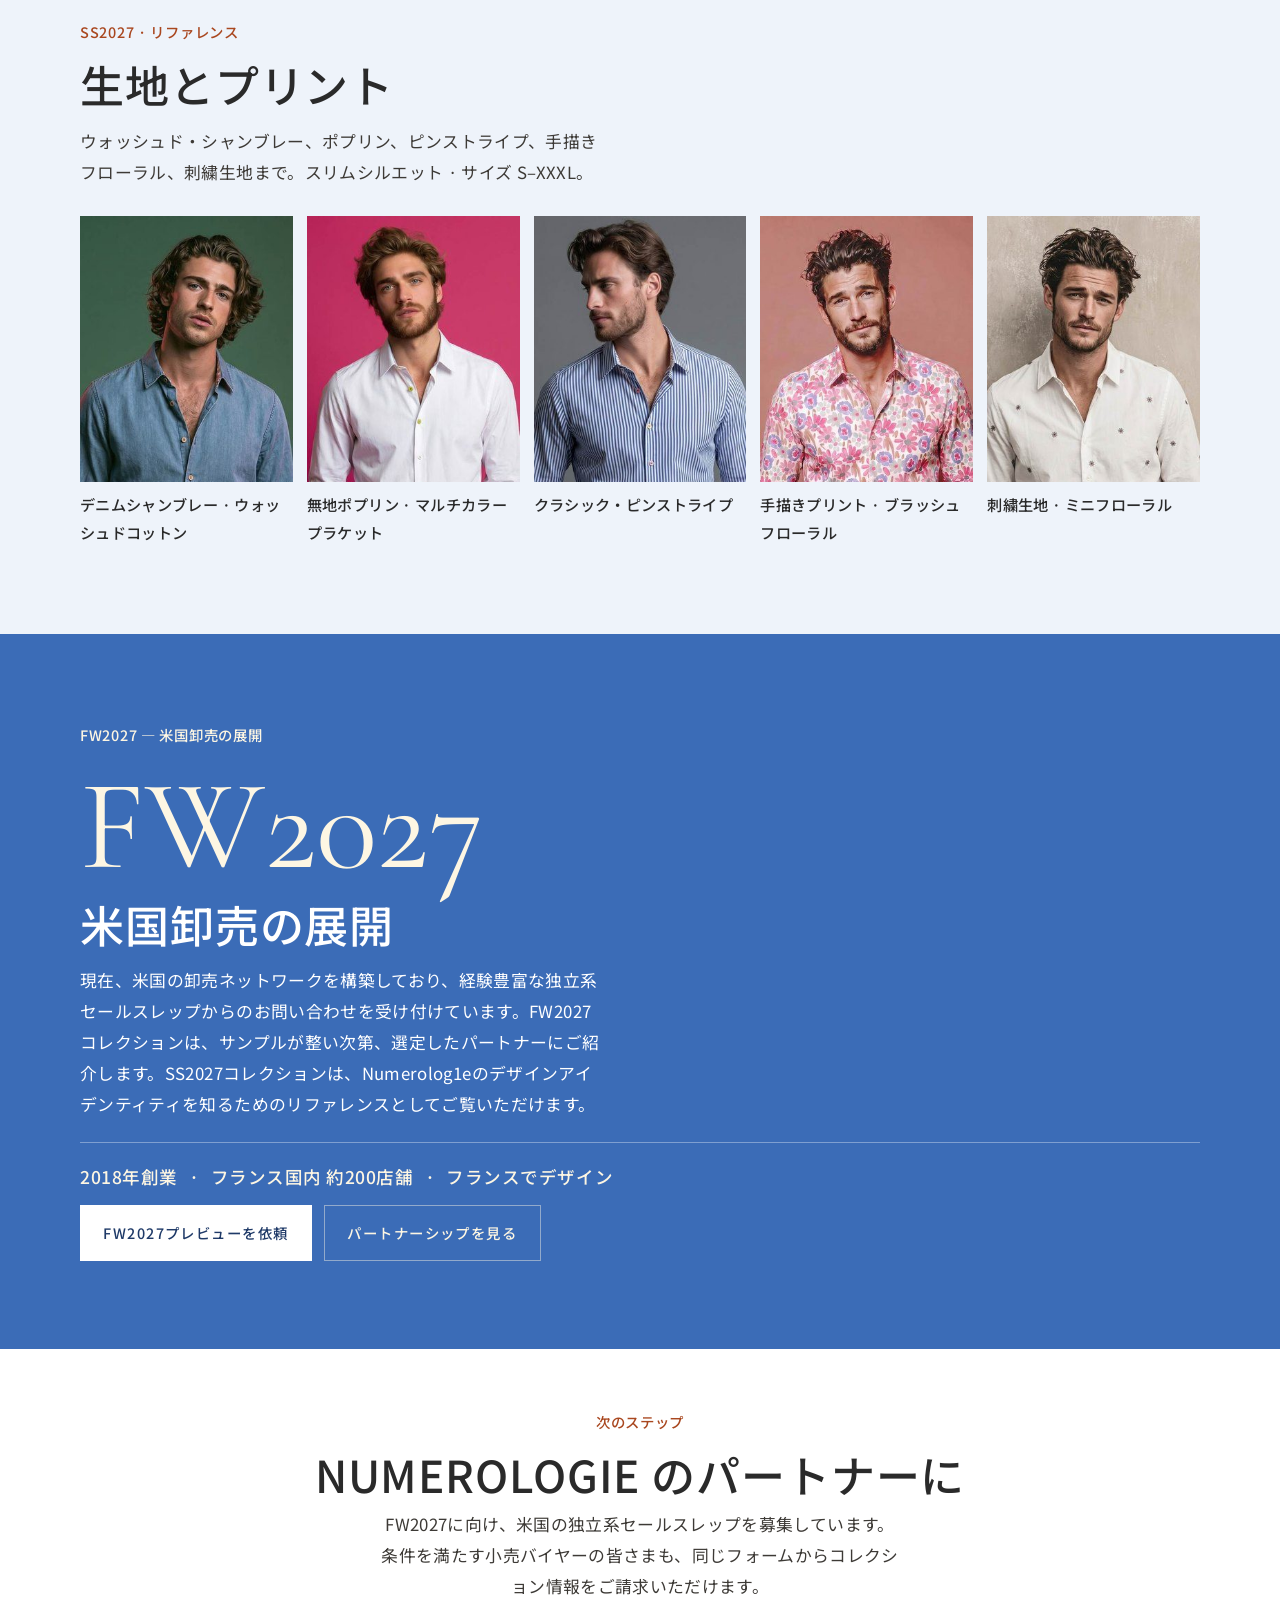
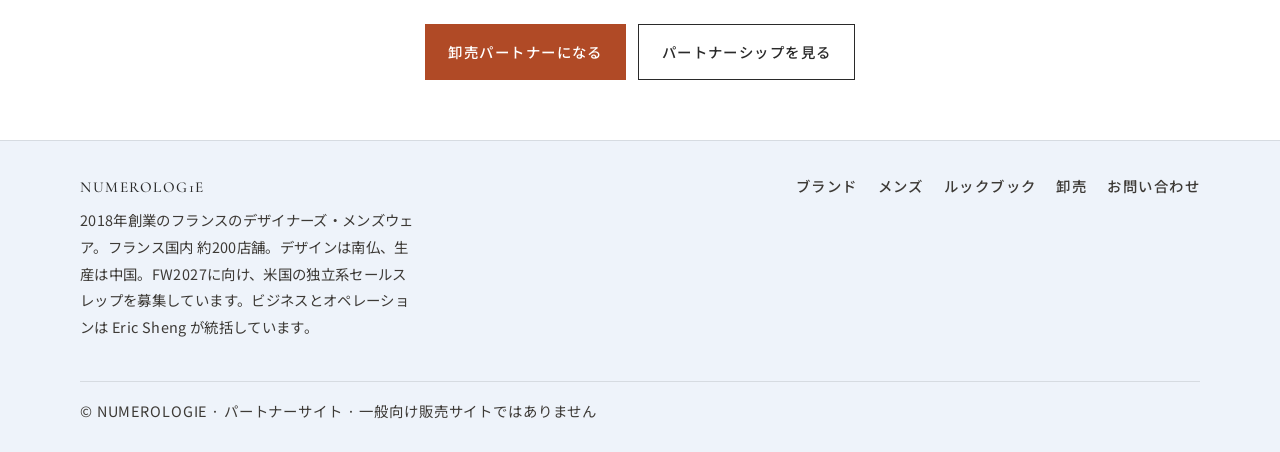
==== commit 89f95b5e: "Revise the partner site for FW2027 US representation. Lead with independent US sales recruitment, ma" ====
--- a/ja/index.html
+++ b/ja/index.html
@@ -3,8 +3,8 @@
 <head>
 <meta charset="UTF-8">
 <meta name="viewport" content="width=device-width, initial-scale=1.0">
-<title>NUMEROLOGIE — パートナー募集</title>
-<meta name="description" content="NUMEROLOGIE パートナーサイト — フランスでデザインされたコンテンポラリー・メンズシャツ。世界各地で厳選した卸売パートナーを募集しています。">
+<title>NUMEROLOGIE — フランスのデザイナーズ・メンズウェア · FW2027 米国代理店募集</title>
+<meta name="description" content="2018年創業のフランスのデザイナーズ・メンズウェア。フランス国内 約200の小売店で展開。FW2027に向け、米国の独立系セールスレップを募集しています。一般向け販売サイトではありません。">
 <link rel="preconnect" href="https://fonts.googleapis.com">
 <link rel="preconnect" href="https://fonts.gstatic.com" crossorigin>
 <link href="https://fonts.googleapis.com/css2?family=Noto+Sans+JP:wght@400;500;700&family=Cormorant+Garamond:ital,wght@0,300;0,400;0,600;1,300;1,400&family=Josefin+Sans:wght@100;200;300;400;500&display=swap" rel="stylesheet">
@@ -35,13 +35,13 @@
   <section class="hero" aria-label="メインビジュアル">
     <div class="hero-grid">
       <div class="hero-copy">
-        <p class="hero-kicker">SS2027 Printemps-Été · Lumières du Sud · パートナー向けプレビュー · FW2027サンプルは12月末完成予定</p>
-        <p class="hero-tagline" lang="fr"><em>« L’élégance du Sud »</em> <span class="gloss">（the elegance of the South / 南仏のエレガンス）</span></p>
-        <h1>フランスでデザイン。<br>個性のためのシャツ。</h1>
-        <p class="hero-sub">一点ごとにシリアルナンバーを持つ、コンテンポラリー・メンズシャツ。</p>
+        <p class="hero-kicker">フランスのデザイナーズ・メンズウェア · 2018年創業</p>
+        <h1>ディテールのすべてに、個性を。</h1>
+        <p class="hero-sub">一点ごとにナンバーが入り、予想外のディテールを施した、フランスデザインのシャツ。</p>
+        <p class="hero-sub">フランス国内およそ200の小売店で展開しています。FW2027に向け、米国の独立系セールスレップを募集しています。</p>
         <div class="btn-row">
-          <a class="btn btn-primary" href="wholesale.html">パートナーシップについて</a>
-          <a class="btn btn-ghost" href="contact.html">パートナーお問い合わせ</a>
+          <a class="btn btn-primary" href="wholesale.html">パートナーシップを見る</a>
+          <a class="btn btn-ghost" href="lookbook.html">コレクションを見る</a>
         </div>
       </div>
       <div class="hero-media">
@@ -52,8 +52,9 @@
 
   <section class="section">
     <div class="container">
-      <p class="eyebrow">SS2027 · Printemps-Été 2027</p>
+      <p class="eyebrow">SS2027 · ブランドリファレンス</p>
       <h2>Lumières du Sud</h2>
+      <p class="lead">Numerolog1eのデザインアイデンティティを知るためのリファレンスです。SS2027の新規卸売注文は締め切っています。次の国際卸売シーズンは FW2027 です。</p>
       <div class="photo-grid photo-grid-4">
         <figure><img src="../assets/img/jovan.jpg" alt="NUMEROLOGIE — Jovan" loading="lazy"><figcaption>Jovan</figcaption></figure>
         <figure><img src="../assets/img/isor.jpg" alt="NUMEROLOGIE — Isor" loading="lazy"><figcaption>Isor</figcaption></figure>
@@ -61,7 +62,7 @@
         <figure><img src="../assets/img/gonzague.jpg" alt="NUMEROLOGIE — Gonzague" loading="lazy"><figcaption>Gonzague</figcaption></figure>
       </div>
       <div class="btn-row">
-        <a class="btn btn-dark" href="lookbook.html">ルックブックを見る</a>
+        <a class="btn btn-dark" href="lookbook.html">コレクションを見る</a>
         <a class="btn btn-outline" href="mens.html">メンズコレクション</a>
       </div>
     </div>
@@ -72,7 +73,7 @@
     <p class="bleed-cap">« L’élégance du Sud »</p>
   </section>
 
-        <section class="section section-sand">
+  <section class="section section-sand">
     <div class="container">
       <p class="eyebrow">選ばれる理由</p>
       <h2>同じものは二つとない</h2>
@@ -87,7 +88,7 @@
 
   <section class="section section-sand">
     <div class="container">
-      <p class="eyebrow">SS2027</p>
+      <p class="eyebrow">SS2027 · リファレンス</p>
       <h2>生地とプリント</h2>
       <p class="lead">ウォッシュド・シャンブレー、ポプリン、ピンストライプ、手描きフローラル、刺繍生地まで。スリムシルエット · サイズ S–XXXL。</p>
       <div class="photo-grid photo-grid-5">
@@ -100,14 +101,21 @@
     </div>
   </section>
 
-  <section class="section section-cobalt fw-block">
+  <section class="section section-cobalt fw-block" id="fw2027">
     <div class="container">
-      <p class="eyebrow">次シーズン</p>
+      <p class="eyebrow">FW2027 — 米国卸売の展開</p>
       <p class="fw-big">FW2027</p>
-      <h2 lang="fr">Automne-Hiver 2027（秋冬 2027 / Autumn–Winter 2027）</h2>
-      <p class="lead">南仏のエレガンスを、秋冬のメンズシャツへ。サンプルは12月末頃に完成予定。</p>
-      <div class="fw-chips"><span class="fw-chip">メンズシャツ</span><span class="fw-chip">サンプル：12月末頃</span><span class="fw-chip">パートナー向け先行案内</span></div>
-      <div class="btn-row"><a class="btn" href="contact.html" style="background:#fff;color:#1f3a68;">先行案内をリクエスト</a></div>
+      <h2>米国卸売の展開</h2>
+      <p class="lead">現在、米国の卸売ネットワークを構築しており、経験豊富な独立系セールスレップからのお問い合わせを受け付けています。FW2027コレクションは、サンプルが整い次第、選定したパートナーにご紹介します。SS2027コレクションは、Numerolog1eのデザインアイデンティティを知るためのリファレンスとしてご覧いただけます。</p>
+      <ul class="proof-line">
+        <li>2018年創業</li>
+        <li>フランス国内 約200店舗</li>
+        <li>フランスでデザイン</li>
+      </ul>
+      <div class="btn-row">
+        <a class="btn" href="contact.html?inquiry=rep" style="background:#fff;color:#1f3a68;">FW2027プレビューを依頼</a>
+        <a class="btn btn-ghost" href="wholesale.html">パートナーシップを見る</a>
+      </div>
     </div>
   </section>
 
@@ -115,10 +123,10 @@
     <div class="container">
       <p class="eyebrow">次のステップ</p>
       <h2>NUMEROLOGIE のパートナーに</h2>
-      <p class="lead">欧州、日本、米国、中東をはじめ、世界各地のセールスパートナーを募集しています。</p>
+      <p class="lead">FW2027に向け、米国の独立系セールスレップを募集しています。条件を満たす小売バイヤーの皆さまも、同じフォームからコレクション情報をご請求いただけます。</p>
       <div class="btn-row" style="justify-content:center;">
-        <a class="btn btn-primary" href="contact.html">パートナーお問い合わせを送る</a>
-        <a class="btn btn-outline" href="wholesale.html">卸売の概要</a>
+        <a class="btn btn-primary" href="contact.html?inquiry=rep">卸売パートナーになる</a>
+        <a class="btn btn-outline" href="wholesale.html">パートナーシップを見る</a>
       </div>
     </div>
   </section>
@@ -128,7 +136,7 @@
   <div class="container footer-inner">
     <div>
       <div class="footer-brand">NUMEROLOG1E</div>
-      <p class="footer-meta">世界各地の厳選した卸売パートナーに向けた、フランスデザインのコンテンポラリーシャツ。デザインはフランス、生産は中国。グローバルなパートナー開拓は Eric Sheng が統括しています。</p>
+      <p class="footer-meta">2018年創業のフランスのデザイナーズ・メンズウェア。フランス国内 約200店舗。デザインは南仏、生産は中国。FW2027に向け、米国の独立系セールスレップを募集しています。ビジネスとオペレーションは Eric Sheng が統括しています。</p>
     </div>
     <nav class="footer-nav" aria-label="フッター">
       <a href="brand.html">ブランド</a>
--- a/css/styles.css
+++ b/css/styles.css
@@ -167,19 +167,19 @@
 .hero h1 {
   font-family: 'Cormorant Garamond', Georgia, serif;
   font-weight: 400;
-  font-size: clamp(2.4rem, 5.5vw, 4rem);
+  font-size: clamp(2.4rem, 5.2vw, 3.7rem);
   line-height: 1.12;
   letter-spacing: 0.02em;
   position: relative;
-  max-width: 14ch;
+  max-width: 16ch;
 }
 
 .hero-sub {
-  font-size: 1rem;
-  font-weight: 400;
-  letter-spacing: 0.04em;
+  font-size: 1.05rem;
+  font-weight: 400;
+  letter-spacing: 0.02em;
   color: var(--cream);
-  max-width: 36ch;
+  max-width: 46ch;
   position: relative;
 }
 
@@ -830,6 +830,7 @@
 .hero-tagline { font-family: "Cormorant Garamond", Georgia, serif; font-size: 1.5rem; color: var(--cream); margin: 0 0 .5rem; }
 .hero-tagline .gloss { font-family: inherit; font-size: 1.05rem; opacity: 1; }
 html[lang="ja"] .hero-tagline .gloss { font-family: "Noto Sans JP", sans-serif; font-size: 1rem; }
+html[lang="ja"] .hero h1 { max-width: 12em; font-size: clamp(1.9rem, 4.4vw, 2.85rem); }
 
 /* v3 */
 .page-hero-boxed { background: none; border-bottom: 0; padding-bottom: 0; }
@@ -865,8 +866,8 @@
 .bleed { position:relative; height:min(78vh,760px); overflow:hidden; background:var(--cobalt); }
 .bleed img { width:100%; height:100%; object-fit:cover; object-position:center 25%; display:block; }
 .bleed-cap { position:absolute; left:50%; bottom:2.25rem; transform:translateX(-50%); background:rgba(31,58,104,.88); color:#fff; font-family:'Cormorant Garamond',Georgia,serif; font-size:1.6rem; padding:.5rem 1.25rem; white-space:nowrap; }
-.portrait-placeholder { min-height:420px; border:1px dashed rgba(42,42,42,.28); background:var(--tint); display:flex; align-items:flex-end; justify-content:center; padding:1.25rem; }
-.portrait-placeholder span { color:var(--muted); font-size:.95rem; }
+.founder-portrait { margin:0; }
+.founder-portrait img { width:100%; height:auto; display:block; border:1px solid var(--line); }
 .serial-feature { display:grid; grid-template-columns:1.2fr .8fr; gap:clamp(2rem,5vw,4rem); align-items:center; }
 .serial-feature figure { margin:0; }
 .serial-feature img { width:100%; display:block; border:1px solid rgba(255,255,255,.3); }
@@ -884,3 +885,109 @@
 .fw-chip{border:1px solid rgba(255,255,255,.6);color:#fff;padding:.45rem .9rem;font-size:.95rem;font-weight:500;}
 
 @media (max-width:520px){ .ig-figure{max-width:100%;} .ig-split{grid-template-columns:minmax(0,1fr);} }
+
+/* FW2027 recruitment */
+.hero-kicker { max-width: 46ch; line-height: 1.45; }
+.proof-line {
+  display: flex;
+  flex-wrap: wrap;
+  align-items: baseline;
+  gap: 0.15rem 0;
+  list-style: none;
+  margin: 1.35rem 0 0;
+  padding-top: 1.1rem;
+  border-top: 1px solid rgba(255,255,255,0.35);
+}
+.proof-line li { font-weight: 500; letter-spacing: 0.03em; }
+.proof-line li:not(:last-child)::after {
+  content: "·";
+  margin: 0 0.7rem;
+}
+.page-intro p { max-width: 68ch; color: var(--charcoal); font-size: 1.02rem; }
+.page-intro p + p { margin-top: 0.85rem; }
+.archive-banner {
+  margin: 1.15rem 0 0.35rem;
+  padding: 0.95rem 1.05rem;
+  max-width: 68ch;
+  background: #fff;
+  border-left: 3px solid var(--terracotta);
+  color: var(--charcoal);
+  font-weight: 500;
+}
+.audience-grid {
+  display: grid;
+  grid-template-columns: 1fr 1fr;
+  gap: 1.25rem;
+}
+.audience-card {
+  display: flex;
+  flex-direction: column;
+}
+.audience-card h2 { font-size: clamp(1.55rem, 2.4vw, 2.05rem); }
+.audience-card .btn-row { margin-top: auto; padding-top: 1.15rem; }
+.stack-block + .stack-block { margin-top: 2.4rem; }
+.stack-block .lead + .lead { margin-top: 0.85rem; }
+
+input[type="checkbox"] {
+  width: 1.05rem;
+  height: 1.05rem;
+  padding: 0;
+  accent-color: var(--cobalt-dark);
+  flex-shrink: 0;
+}
+.consent-label {
+  text-transform: none;
+  letter-spacing: 0.01em;
+  font-size: 0.98rem;
+  font-weight: 400;
+  color: var(--charcoal);
+  display: flex;
+  gap: 0.7rem;
+  align-items: flex-start;
+  line-height: 1.5;
+}
+.hp {
+  position: absolute;
+  left: -10000px;
+  top: auto;
+  width: 1px;
+  height: 1px;
+  overflow: hidden;
+}
+.form-field.is-invalid input,
+.form-field.is-invalid textarea,
+.form-field.is-invalid select {
+  border-color: #9a3412;
+}
+.field-error {
+  color: #7a2a10;
+  font-size: 0.88rem;
+  letter-spacing: 0.01em;
+  text-transform: none;
+  font-weight: 500;
+}
+.form-status {
+  margin-top: 1rem;
+  padding: 0.95rem 1rem;
+  border-left: 3px solid var(--cobalt);
+  background: var(--tint);
+  color: var(--charcoal);
+  max-width: 62ch;
+}
+.form-status.is-success { color: #143d22; border-left-color: #1f6b3a; background: #eef6ef; }
+.form-status.is-error { color: #7a2a10; border-left-color: #9a3412; background: #fdf3ee; }
+.btn:disabled { opacity: 0.65; cursor: progress; }
+.optional {
+  text-transform: none;
+  letter-spacing: 0.02em;
+  font-weight: 400;
+}
+.form-grid > .form-field:has(select[required]) > label::after,
+.form-grid > .form-field:has(input[required]:not([type="checkbox"])) > label::after,
+.form-grid > .form-field:has(textarea[required]) > label::after {
+  content: "\00a0*";
+  color: #A9471F;
+}
+@media (max-width: 800px) {
+  .audience-grid { grid-template-columns: 1fr; }
+}
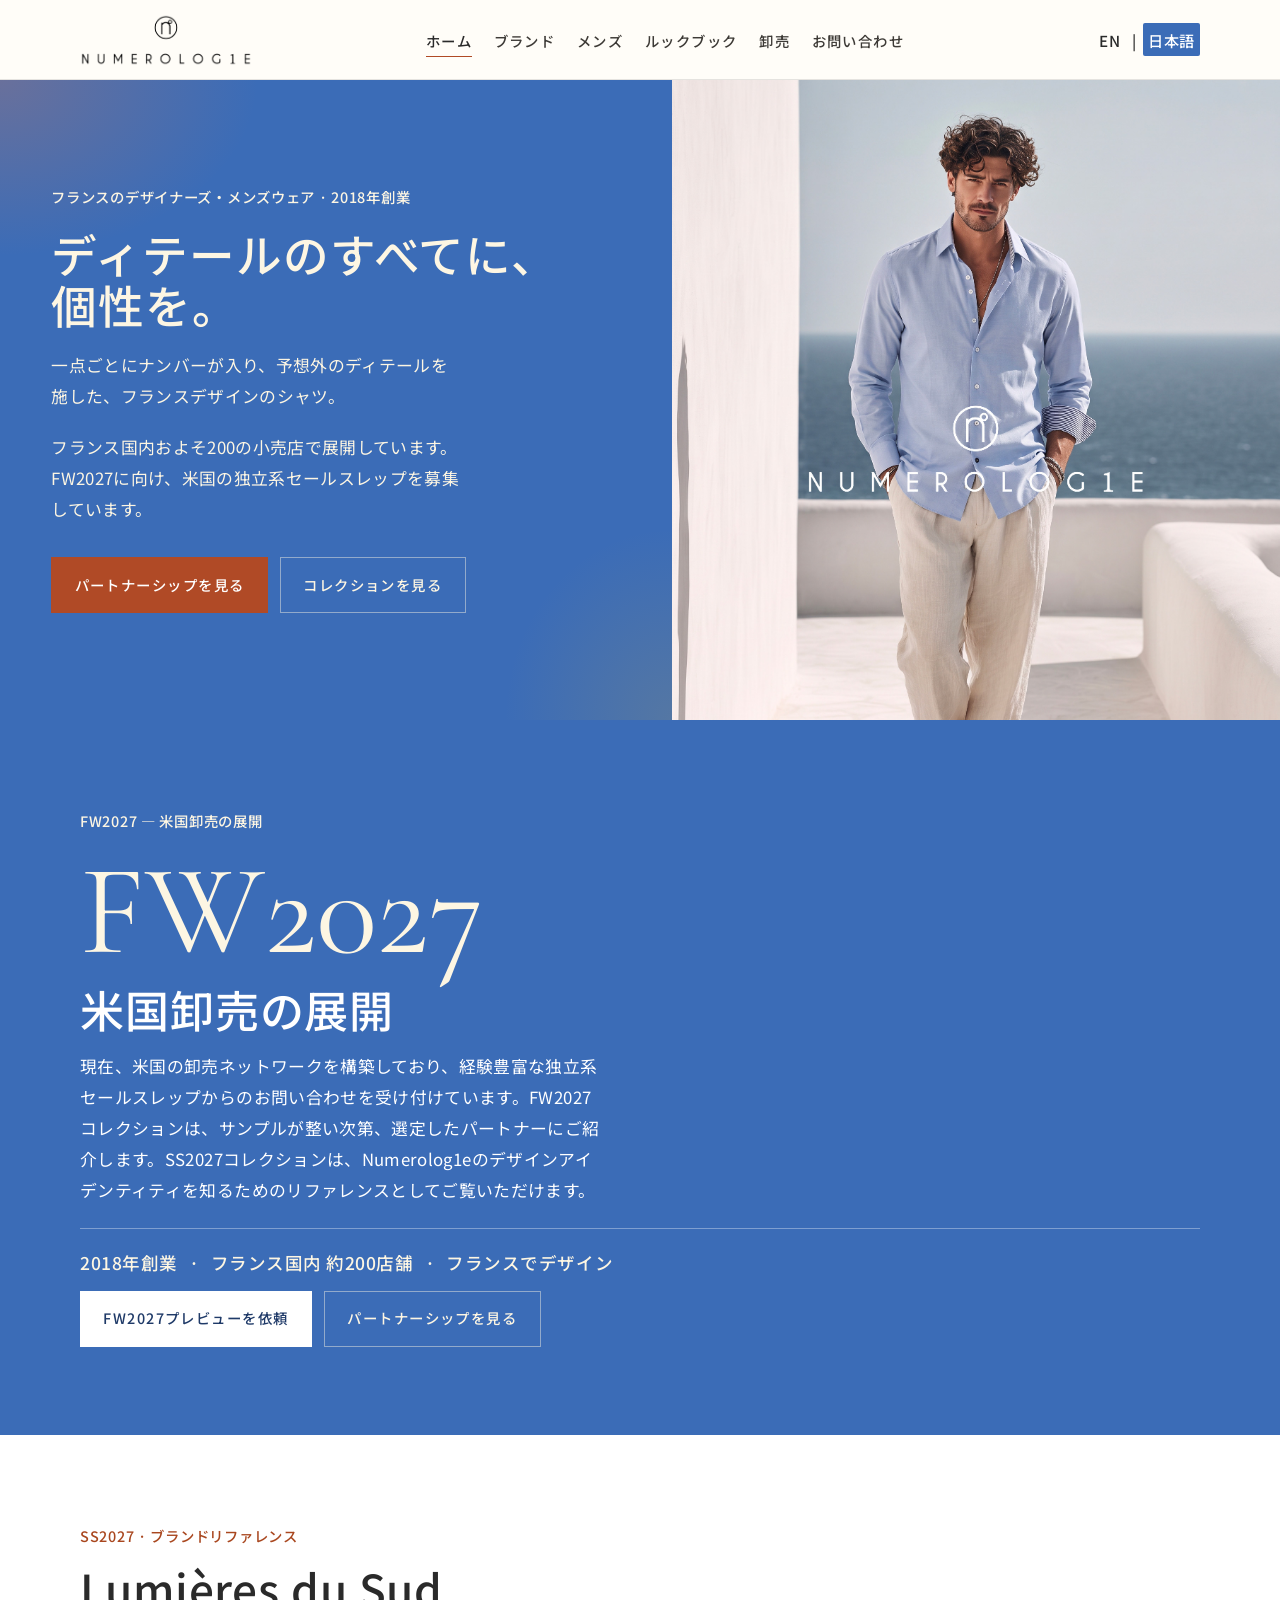
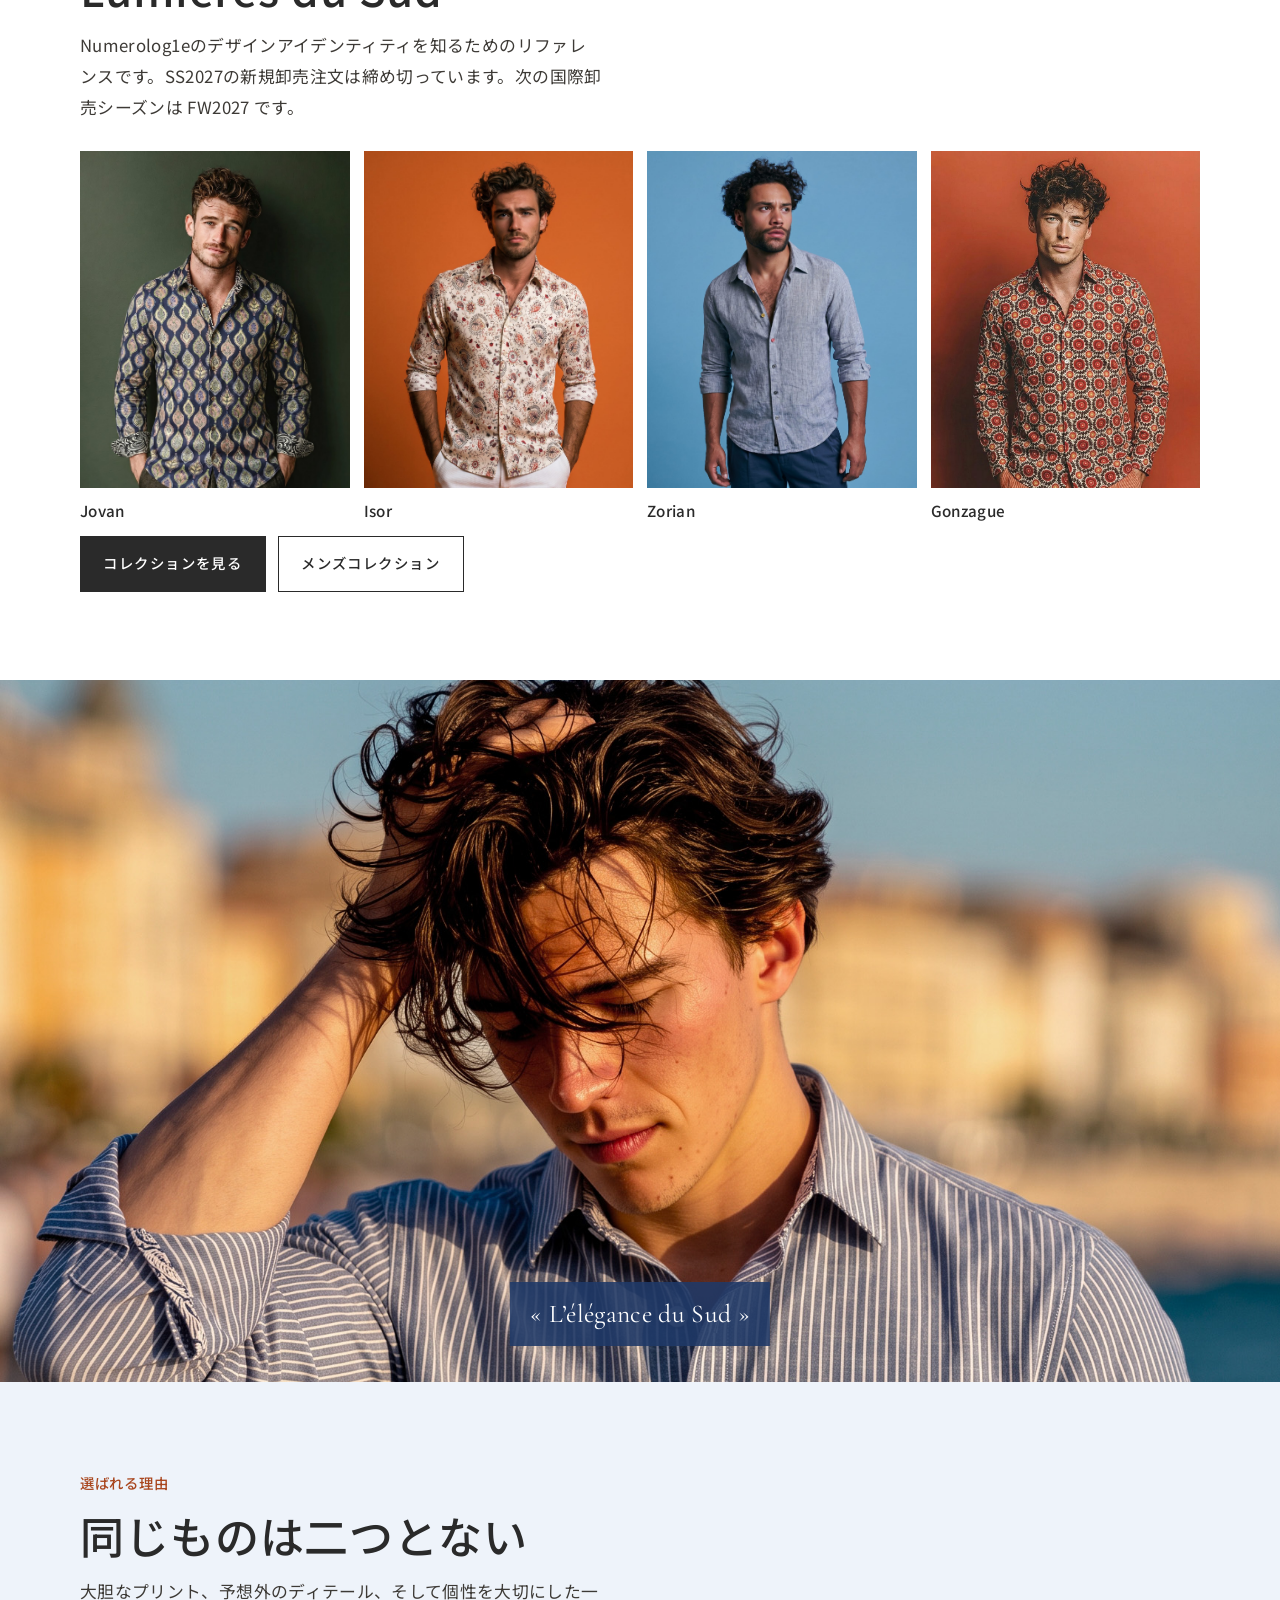
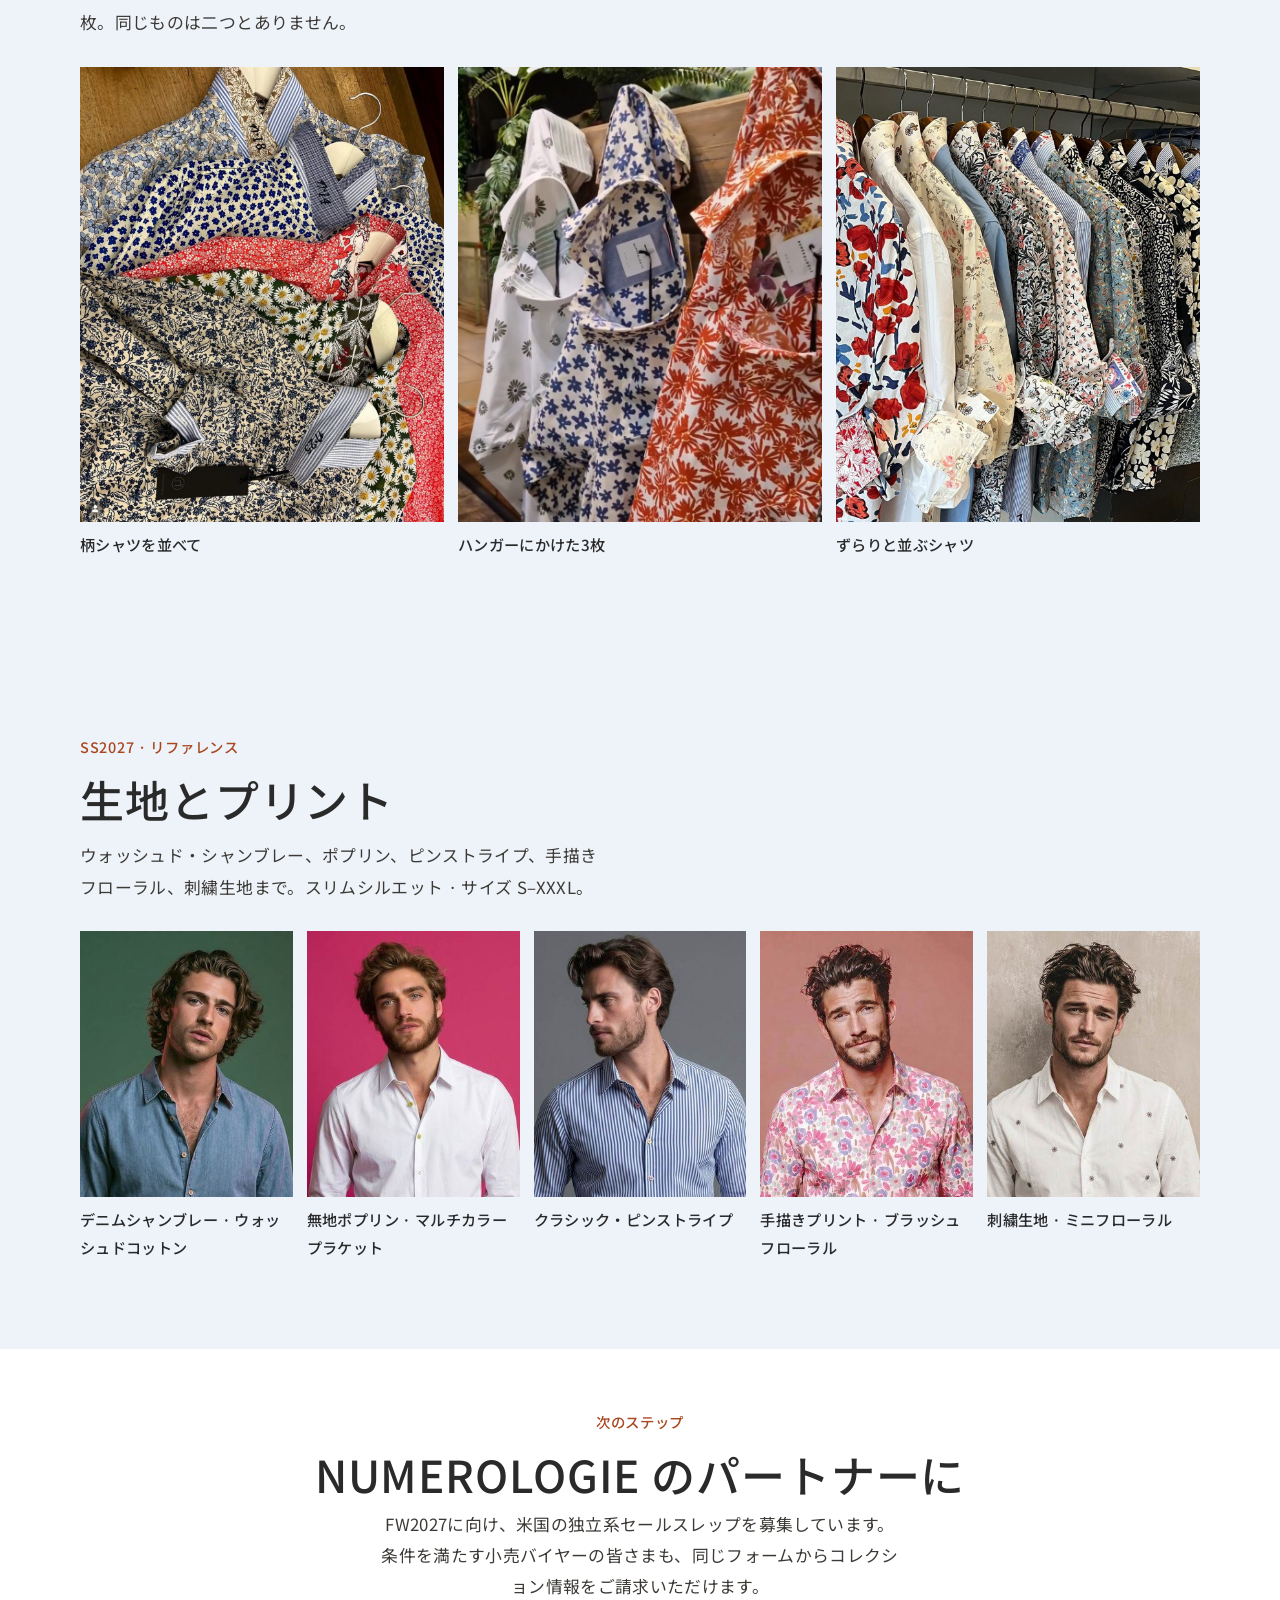
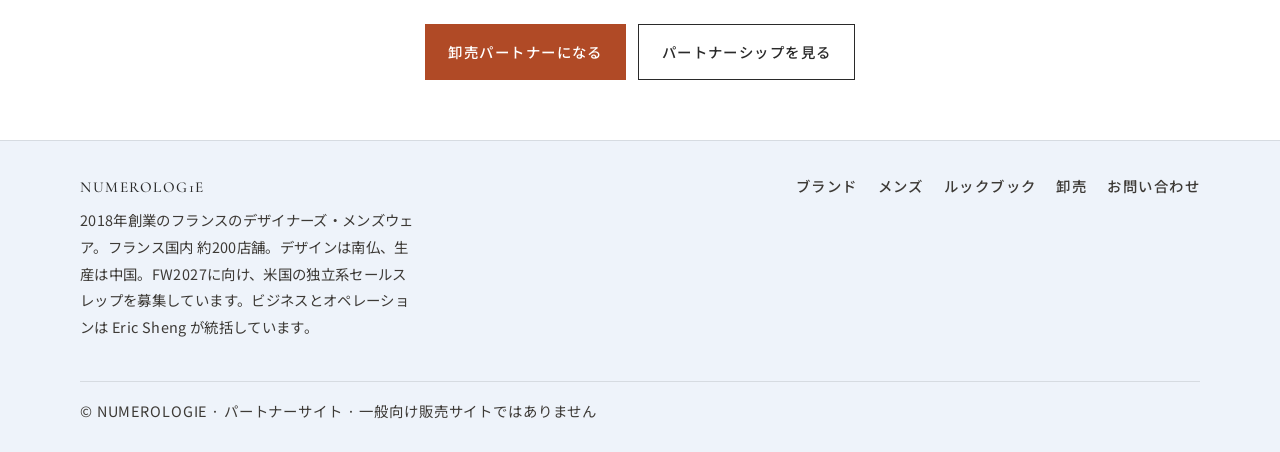
==== commit e0804fb5: "Place FW2027 recruitment above the SS2027 showcase. Lookbook now states that SS2027 is a brand refer" ====
--- a/ja/index.html
+++ b/ja/index.html
@@ -46,6 +46,24 @@
       </div>
       <div class="hero-media">
         <img src="../assets/PLV1.jpg" alt="NUMEROLOGIE メンズシャツ — Lumières du Sud">
+      </div>
+    </div>
+  </section>
+
+  <section class="section section-cobalt fw-block" id="fw2027">
+    <div class="container">
+      <p class="eyebrow">FW2027 — 米国卸売の展開</p>
+      <p class="fw-big">FW2027</p>
+      <h2>米国卸売の展開</h2>
+      <p class="lead">現在、米国の卸売ネットワークを構築しており、経験豊富な独立系セールスレップからのお問い合わせを受け付けています。FW2027コレクションは、サンプルが整い次第、選定したパートナーにご紹介します。SS2027コレクションは、Numerolog1eのデザインアイデンティティを知るためのリファレンスとしてご覧いただけます。</p>
+      <ul class="proof-line">
+        <li>2018年創業</li>
+        <li>フランス国内 約200店舗</li>
+        <li>フランスでデザイン</li>
+      </ul>
+      <div class="btn-row">
+        <a class="btn" href="contact.html?inquiry=rep" style="background:#fff;color:#1f3a68;">FW2027プレビューを依頼</a>
+        <a class="btn btn-ghost" href="wholesale.html">パートナーシップを見る</a>
       </div>
     </div>
   </section>
@@ -101,24 +119,6 @@
     </div>
   </section>
 
-  <section class="section section-cobalt fw-block" id="fw2027">
-    <div class="container">
-      <p class="eyebrow">FW2027 — 米国卸売の展開</p>
-      <p class="fw-big">FW2027</p>
-      <h2>米国卸売の展開</h2>
-      <p class="lead">現在、米国の卸売ネットワークを構築しており、経験豊富な独立系セールスレップからのお問い合わせを受け付けています。FW2027コレクションは、サンプルが整い次第、選定したパートナーにご紹介します。SS2027コレクションは、Numerolog1eのデザインアイデンティティを知るためのリファレンスとしてご覧いただけます。</p>
-      <ul class="proof-line">
-        <li>2018年創業</li>
-        <li>フランス国内 約200店舗</li>
-        <li>フランスでデザイン</li>
-      </ul>
-      <div class="btn-row">
-        <a class="btn" href="contact.html?inquiry=rep" style="background:#fff;color:#1f3a68;">FW2027プレビューを依頼</a>
-        <a class="btn btn-ghost" href="wholesale.html">パートナーシップを見る</a>
-      </div>
-    </div>
-  </section>
-
   <section class="section cta-band">
     <div class="container">
       <p class="eyebrow">次のステップ</p>
--- a/css/styles.css
+++ b/css/styles.css
@@ -982,6 +982,17 @@
   letter-spacing: 0.02em;
   font-weight: 400;
 }
+.recruit-wrap { padding: clamp(1.25rem, 3vw, 2rem) 0 0; }
+.recruit-callout {
+  background: var(--cobalt);
+  color: var(--cream);
+  padding: clamp(1.5rem, 3.5vw, 2.4rem);
+}
+.recruit-callout .eyebrow { color: #fff; }
+.recruit-callout h2 { color: #fff; margin-bottom: 0.7rem; max-width: 22ch; }
+.recruit-callout p { color: var(--cream); max-width: 68ch; font-size: 1.05rem; }
+html[lang="ja"] .recruit-callout h2 { max-width: none; }
+
 .form-grid > .form-field:has(select[required]) > label::after,
 .form-grid > .form-field:has(input[required]:not([type="checkbox"])) > label::after,
 .form-grid > .form-field:has(textarea[required]) > label::after {
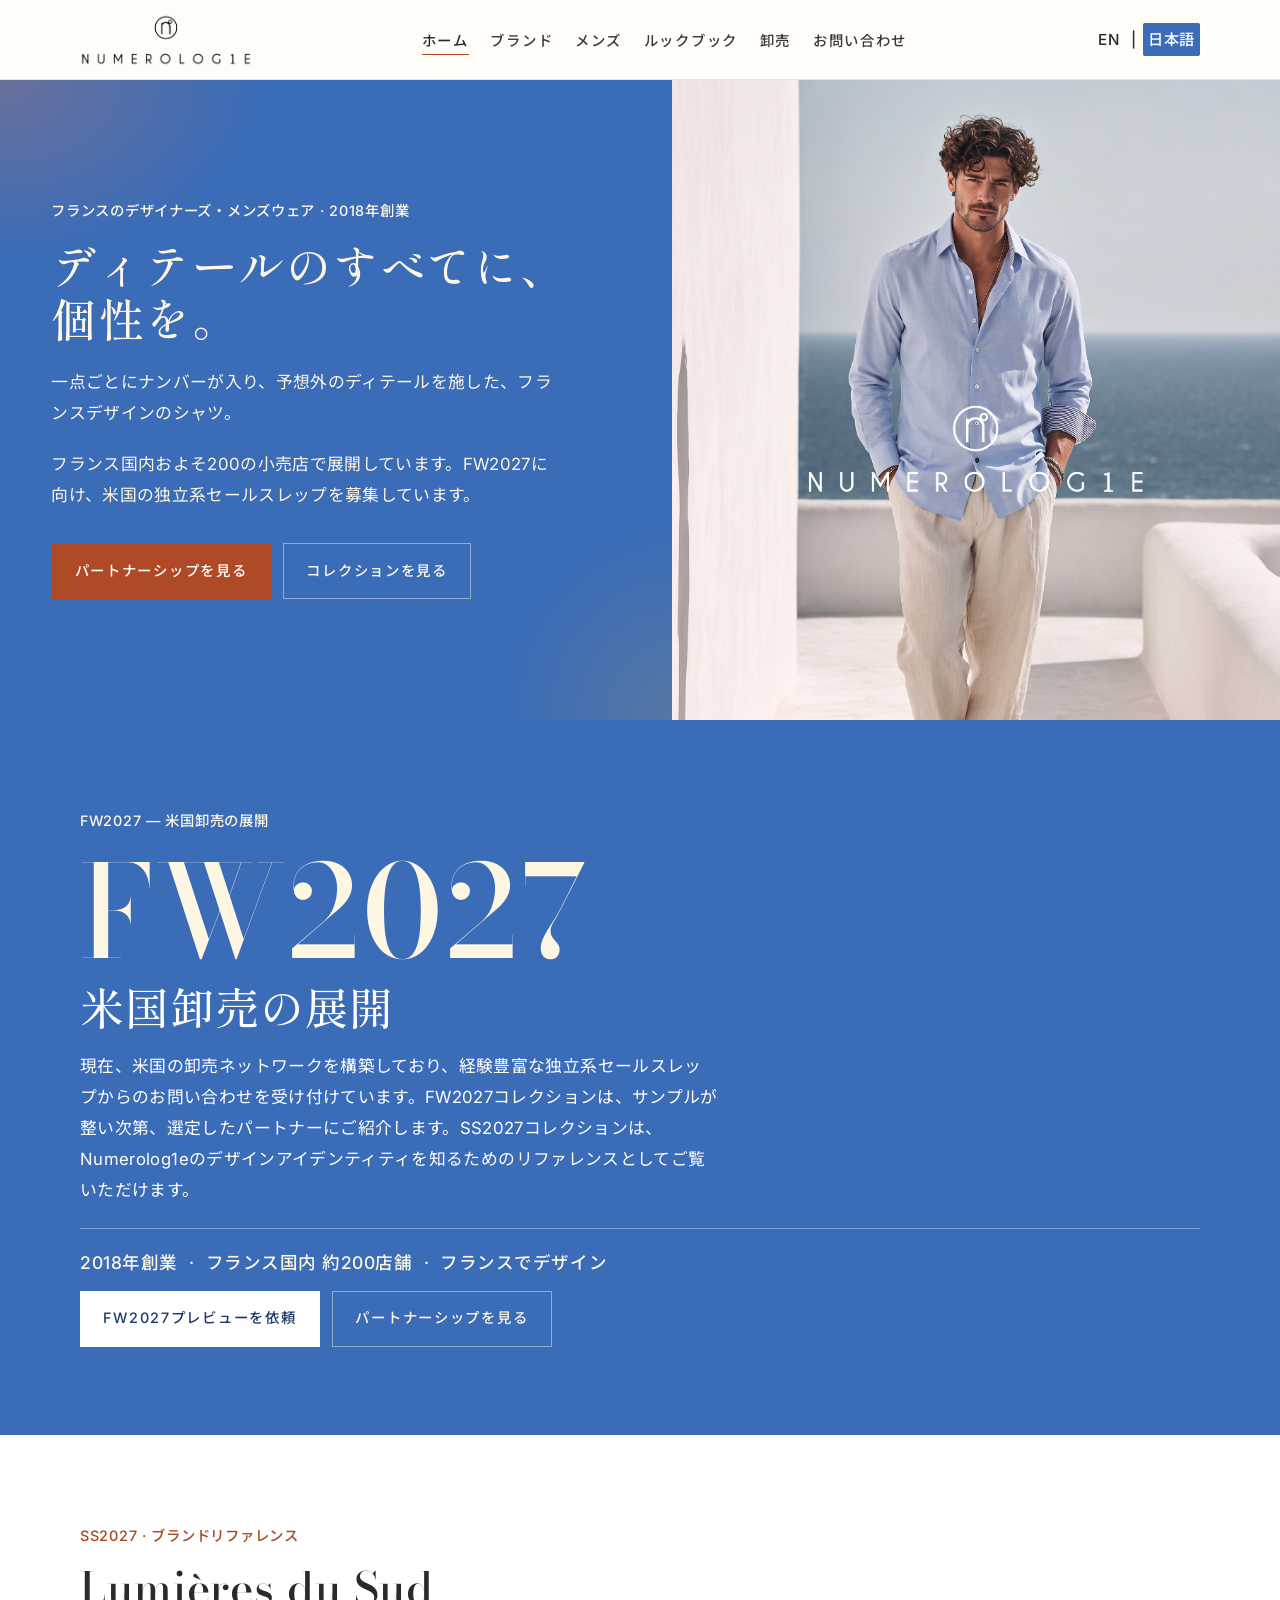
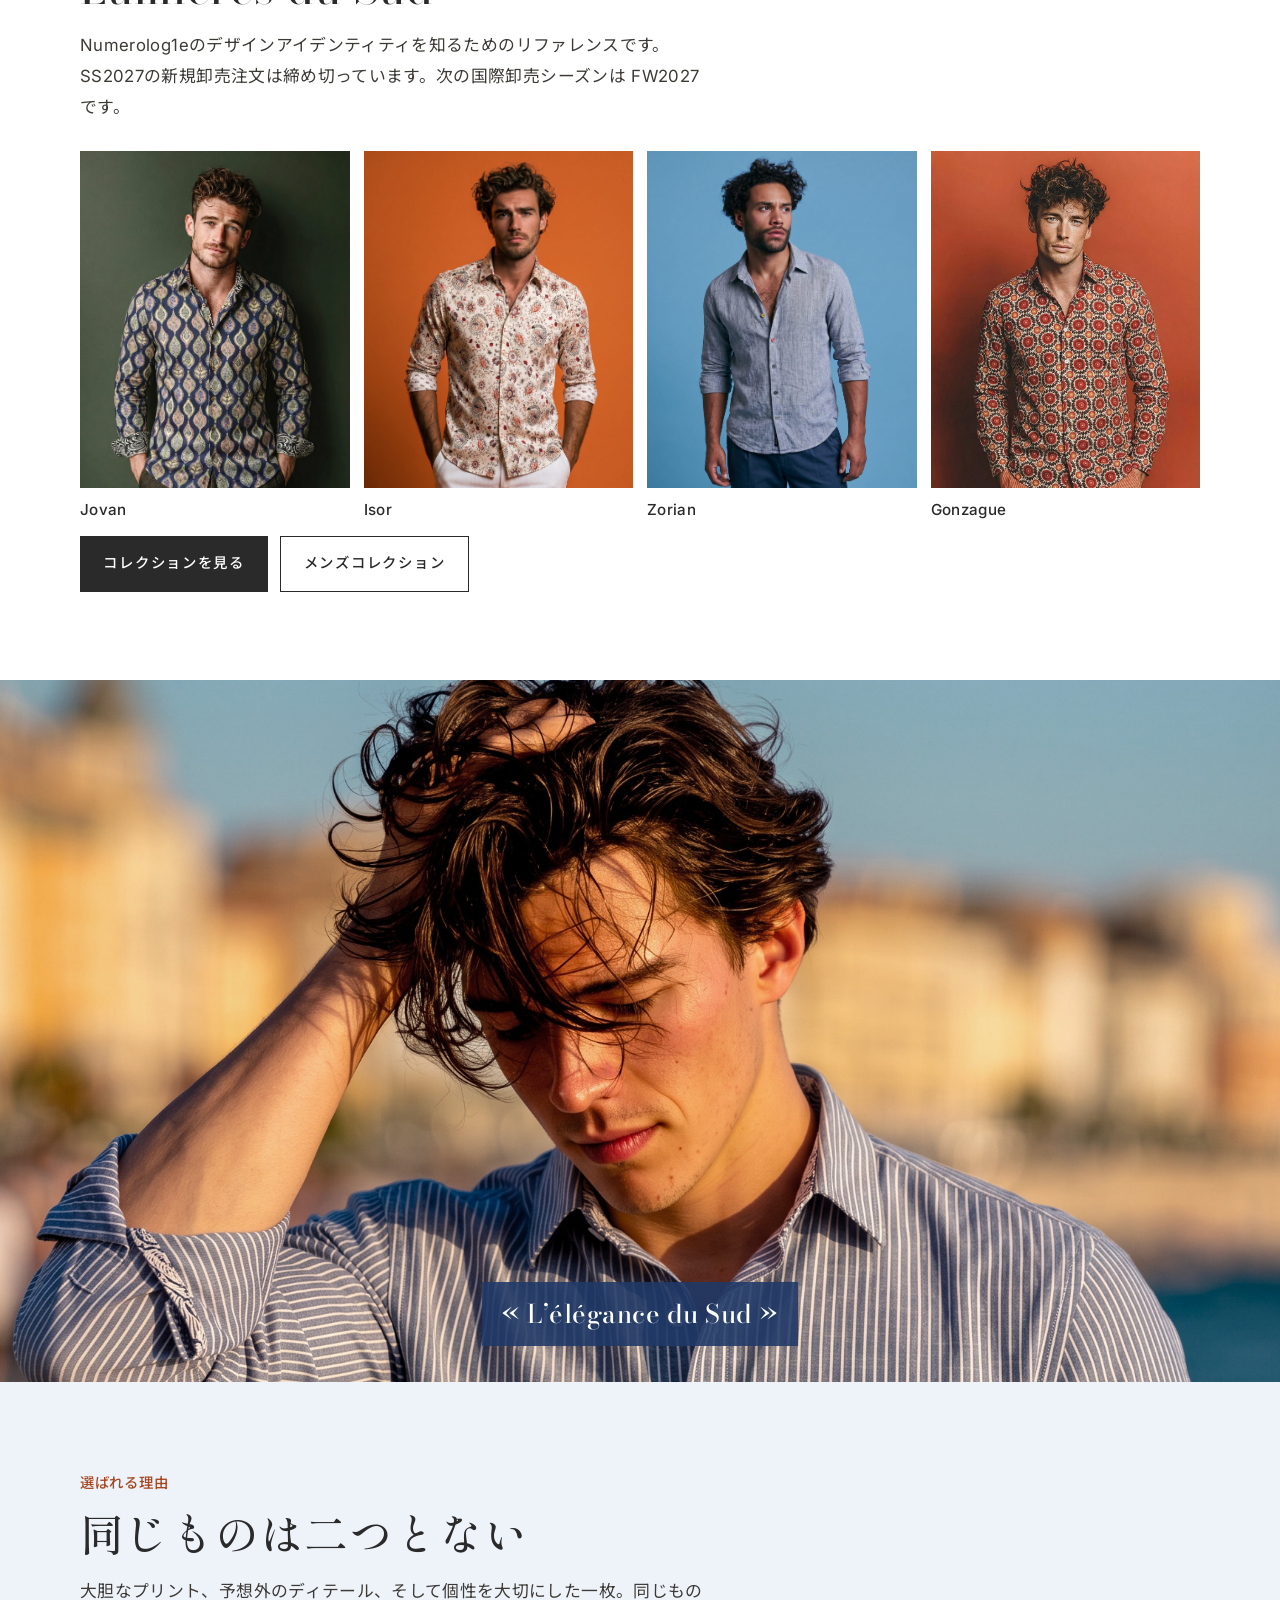
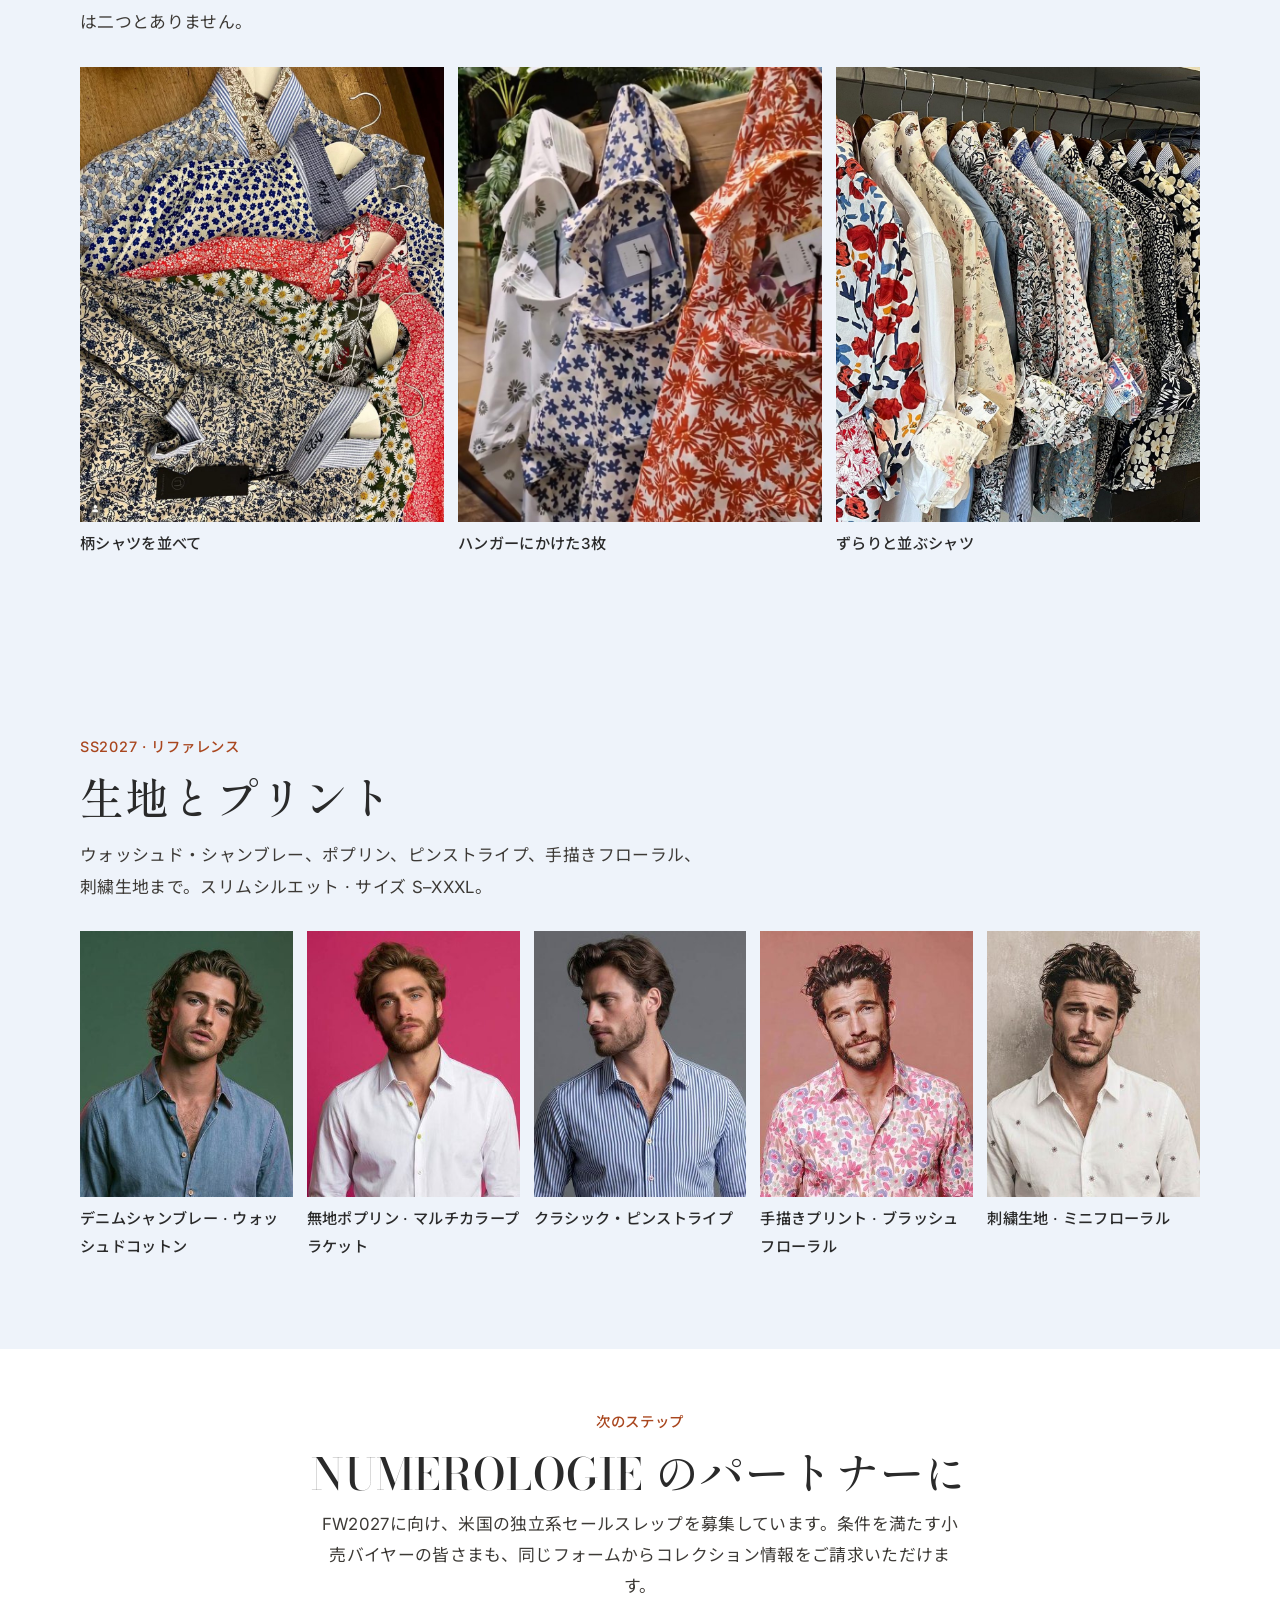
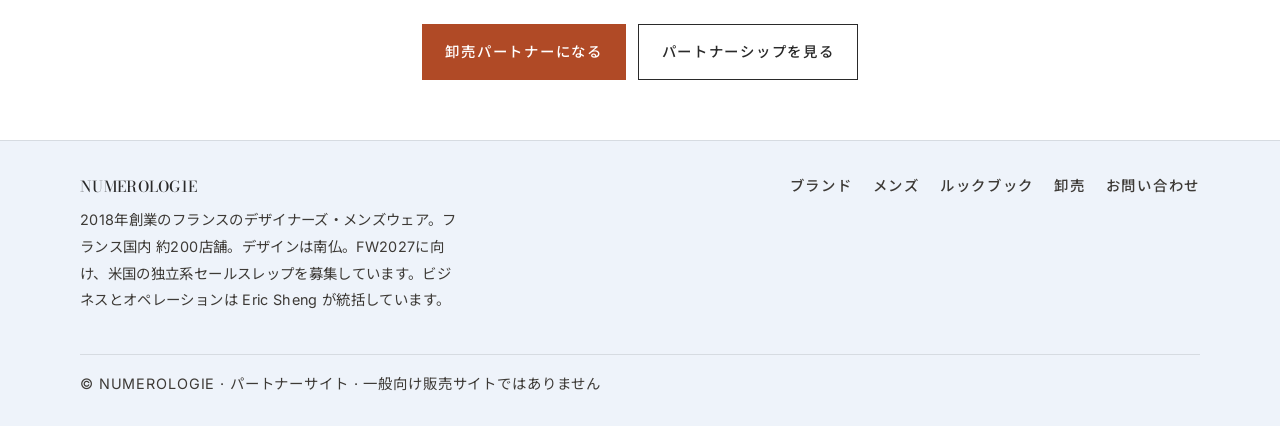
==== commit 6af8939c: "Remove China origin wording and set Bodoni Moda and Inter. Footers, the brand introduction, and the " ====
--- a/ja/index.html
+++ b/ja/index.html
@@ -7,8 +7,8 @@
 <meta name="description" content="2018年創業のフランスのデザイナーズ・メンズウェア。フランス国内 約200の小売店で展開。FW2027に向け、米国の独立系セールスレップを募集しています。一般向け販売サイトではありません。">
 <link rel="preconnect" href="https://fonts.googleapis.com">
 <link rel="preconnect" href="https://fonts.gstatic.com" crossorigin>
-<link href="https://fonts.googleapis.com/css2?family=Noto+Sans+JP:wght@400;500;700&family=Cormorant+Garamond:ital,wght@0,300;0,400;0,600;1,300;1,400&family=Josefin+Sans:wght@100;200;300;400;500&display=swap" rel="stylesheet">
-<link rel="stylesheet" href="../css/styles.css">
+<link href="https://fonts.googleapis.com/css2?family=Bodoni+Moda:ital,opsz,wght@0,6..96,400;0,6..96,500;0,6..96,600;1,6..96,400&family=Inter:wght@300;400;500&family=Noto+Sans+JP:wght@300;400;500&family=Shippori+Mincho:wght@500;600&display=swap" rel="stylesheet">
+<link rel="stylesheet" href="../css/styles.css?v=20261111a">
 </head>
 <body>
 <header class="site-header">
@@ -136,7 +136,7 @@
   <div class="container footer-inner">
     <div>
       <div class="footer-brand">NUMEROLOG1E</div>
-      <p class="footer-meta">2018年創業のフランスのデザイナーズ・メンズウェア。フランス国内 約200店舗。デザインは南仏、生産は中国。FW2027に向け、米国の独立系セールスレップを募集しています。ビジネスとオペレーションは Eric Sheng が統括しています。</p>
+      <p class="footer-meta">2018年創業のフランスのデザイナーズ・メンズウェア。フランス国内 約200店舗。デザインは南仏。FW2027に向け、米国の独立系セールスレップを募集しています。ビジネスとオペレーションは Eric Sheng が統括しています。</p>
     </div>
     <nav class="footer-nav" aria-label="フッター">
       <a href="brand.html">ブランド</a>
--- a/css/styles.css
+++ b/css/styles.css
@@ -22,9 +22,9 @@
 body {
   background: var(--warm-white);
   color: var(--charcoal);
-  font-family: 'Josefin Sans', system-ui, sans-serif;
+  font-family: 'Inter', system-ui, sans-serif;
   font-weight: 400;
-  line-height: 1.65;
+  line-height: 1.7;
   font-size: 17.5px;
   min-height: 100vh;
   display: flex;
@@ -73,8 +73,8 @@
 }
 
 .logo-text {
-  font-family: 'Cormorant Garamond', Georgia, serif;
-  letter-spacing: 0.1em;
+  font-family: 'Bodoni Moda', Georgia, serif;
+  letter-spacing: 0.12em;
   font-size: 0.95rem;
   text-transform: uppercase;
   font-weight: 500;
@@ -88,7 +88,7 @@
   padding: 0.45rem 0.7rem;
   font-family: inherit;
   font-size: 0.9rem;
-  letter-spacing: 0.1em;
+  letter-spacing: 0.12em;
   text-transform: uppercase;
   font-weight: 500;
   cursor: pointer;
@@ -103,7 +103,7 @@
 
 .site-nav a {
   font-size: 0.9rem;
-  letter-spacing: 0.1em;
+  letter-spacing: 0.12em;
   text-transform: uppercase;
   font-weight: 500;
   color: var(--muted);
@@ -157,7 +157,7 @@
 
 .hero-kicker {
   font-size: 0.9rem;
-  letter-spacing: 0.1em;
+  letter-spacing: 0.12em;
   text-transform: uppercase;
   font-weight: 500;
   color: var(--cream);
@@ -165,10 +165,10 @@
 }
 
 .hero h1 {
-  font-family: 'Cormorant Garamond', Georgia, serif;
-  font-weight: 400;
+  font-family: 'Bodoni Moda', Georgia, serif;
+  font-weight: 500;
   font-size: clamp(2.4rem, 5.2vw, 3.7rem);
-  line-height: 1.12;
+  line-height: 1.15;
   letter-spacing: 0.02em;
   position: relative;
   max-width: 16ch;
@@ -223,7 +223,7 @@
   padding: 0.85rem 1.4rem;
   font-family: inherit;
   font-size: 0.9rem;
-  letter-spacing: 0.1em;
+  letter-spacing: 0.12em;
   text-transform: uppercase;
   font-weight: 500;
   border: 1px solid transparent;
@@ -286,7 +286,7 @@
 
 .eyebrow {
   font-size: 0.9rem;
-  letter-spacing: 0.1em;
+  letter-spacing: 0.12em;
   text-transform: uppercase;
   font-weight: 500;
   color: #A9471F;
@@ -297,8 +297,8 @@
 .section-terracotta .eyebrow { color: var(--cream); }
 
 h2 {
-  font-family: 'Cormorant Garamond', Georgia, serif;
-  font-weight: 400;
+  font-family: 'Bodoni Moda', Georgia, serif;
+  font-weight: 500;
   font-size: clamp(1.9rem, 3.8vw, 2.75rem);
   line-height: 1.15;
   letter-spacing: 0.02em;
@@ -306,8 +306,8 @@
 }
 
 h3 {
-  font-family: 'Cormorant Garamond', Georgia, serif;
-  font-weight: 400;
+  font-family: 'Bodoni Moda', Georgia, serif;
+  font-weight: 500;
   font-size: 1.45rem;
   letter-spacing: 0.02em;
   margin-bottom: 0.55rem;
@@ -329,11 +329,11 @@
 }
 
 .page-hero h1 {
-  font-family: 'Cormorant Garamond', Georgia, serif;
-  font-weight: 400;
+  font-family: 'Bodoni Moda', Georgia, serif;
+  font-weight: 500;
   font-size: clamp(2.2rem, 4.5vw, 3.4rem);
   letter-spacing: 0.02em;
-  line-height: 1.12;
+  line-height: 1.15;
   margin-bottom: 0.75rem;
 }
 
@@ -368,7 +368,7 @@
 .section-sand .card { background: var(--warm-white); }
 
 .card-icon {
-  font-family: 'Cormorant Garamond', Georgia, serif;
+  font-family: 'Bodoni Moda', Georgia, serif;
   font-size: 1.6rem;
   color: var(--terracotta);
   margin-bottom: 0.65rem;
@@ -395,7 +395,7 @@
 }
 
 .stat-value {
-  font-family: 'Cormorant Garamond', Georgia, serif;
+  font-family: 'Bodoni Moda', Georgia, serif;
   font-size: clamp(1.6rem, 3vw, 2.2rem);
   font-weight: 400;
   line-height: 1.1;
@@ -404,7 +404,7 @@
 
 .stat-label {
   font-size: 0.9rem;
-  letter-spacing: 0.1em;
+  letter-spacing: 0.12em;
   text-transform: uppercase;
   font-weight: 500;
   color: var(--muted);
@@ -430,7 +430,7 @@
 }
 
 .detail-num {
-  font-family: 'Cormorant Garamond', Georgia, serif;
+  font-family: 'Bodoni Moda', Georgia, serif;
   font-size: 1.5rem;
   color: var(--terracotta);
   line-height: 1;
@@ -478,7 +478,7 @@
 .look-meta .style-no {
   font-size: 0.9rem;
   font-weight: 600;
-  letter-spacing: 0.1em;
+  letter-spacing: 0.12em;
   text-transform: uppercase;
   font-weight: 500;
   color: var(--terracotta);
@@ -520,7 +520,7 @@
 }
 
 .step-num {
-  font-family: 'Cormorant Garamond', Georgia, serif;
+  font-family: 'Bodoni Moda', Georgia, serif;
   font-size: 2rem;
   color: var(--cobalt);
   line-height: 1;
@@ -567,7 +567,7 @@
 }
 
 .terms-table th {
-  letter-spacing: 0.1em;
+  letter-spacing: 0.12em;
   text-transform: uppercase;
   font-weight: 500;
   font-size: 0.9rem;
@@ -584,7 +584,7 @@
 
 .callout strong {
   display: block;
-  font-family: 'Cormorant Garamond', Georgia, serif;
+  font-family: 'Bodoni Moda', Georgia, serif;
   font-size: 1.35rem;
   font-weight: 400;
   margin-bottom: 0.4rem;
@@ -611,7 +611,7 @@
 
 label {
   font-size: 0.9rem;
-  letter-spacing: 0.1em;
+  letter-spacing: 0.12em;
   text-transform: uppercase;
   font-weight: 500;
   color: var(--muted);
@@ -687,8 +687,8 @@
 }
 
 .footer-brand {
-  font-family: 'Cormorant Garamond', Georgia, serif;
-  letter-spacing: 0.1em;
+  font-family: 'Bodoni Moda', Georgia, serif;
+  letter-spacing: 0.12em;
   text-transform: uppercase;
   font-weight: 500;
   font-size: 0.95rem;
@@ -709,7 +709,7 @@
 
 .footer-nav a {
   font-size: 0.9rem;
-  letter-spacing: 0.1em;
+  letter-spacing: 0.12em;
   text-transform: uppercase;
   font-weight: 500;
   color: var(--muted);
@@ -737,7 +737,7 @@
 
 .chip {
   font-size: 0.9rem;
-  letter-spacing: 0.1em;
+  letter-spacing: 0.12em;
   text-transform: uppercase;
   font-weight: 500;
   padding: 0.45rem 0.7rem;
@@ -823,13 +823,21 @@
 .lang-switch a { color: var(--charcoal); text-decoration:none; padding:.15rem .35rem; }
 .lang-switch a[aria-current="true"] { color:#fff; background: var(--cobalt); border-radius:2px; }
 /* Japanese */
-html[lang="ja"] body { font-family: 'Noto Sans JP', 'Josefin Sans', system-ui, sans-serif; font-weight:400; line-height:1.85; letter-spacing:.02em; }
-html[lang="ja"] h1, html[lang="ja"] h2, html[lang="ja"] h3 { font-family: 'Noto Sans JP', 'Cormorant Garamond', serif; font-weight:500; letter-spacing:.02em; }
+html[lang="ja"] body { font-family: 'Inter', 'Noto Sans JP', system-ui, sans-serif; font-weight:400; line-height:1.85; letter-spacing:.02em; }
+html[lang="ja"] h1, html[lang="ja"] h2, html[lang="ja"] h3,
+html[lang="ja"] .fw-big, html[lang="ja"] .bleed-cap, html[lang="ja"] .stat-value,
+html[lang="ja"] .footer-brand, html[lang="ja"] .hero-tagline, html[lang="ja"] .logo-text,
+html[lang="ja"] .step-num, html[lang="ja"] .detail-num, html[lang="ja"] .card-icon,
+html[lang="ja"] .callout strong {
+  font-family: 'Bodoni Moda', 'Shippori Mincho', Georgia, serif;
+  font-weight: 500;
+  letter-spacing: .02em;
+}
 html[lang="ja"] .eyebrow, html[lang="ja"] .hero-kicker { text-transform:none; letter-spacing:.05em; }
 
-.hero-tagline { font-family: "Cormorant Garamond", Georgia, serif; font-size: 1.5rem; color: var(--cream); margin: 0 0 .5rem; }
+.hero-tagline { font-family: "Bodoni Moda", Georgia, serif; font-size: 1.5rem; color: var(--cream); margin: 0 0 .5rem; }
 .hero-tagline .gloss { font-family: inherit; font-size: 1.05rem; opacity: 1; }
-html[lang="ja"] .hero-tagline .gloss { font-family: "Noto Sans JP", sans-serif; font-size: 1rem; }
+html[lang="ja"] .hero-tagline .gloss { font-family: "Inter", "Noto Sans JP", sans-serif; font-size: 1rem; }
 html[lang="ja"] .hero h1 { max-width: 12em; font-size: clamp(1.9rem, 4.4vw, 2.85rem); }
 
 /* v3 */
@@ -865,7 +873,7 @@
 .photo-strip { margin-top:2.5rem; }
 .bleed { position:relative; height:min(78vh,760px); overflow:hidden; background:var(--cobalt); }
 .bleed img { width:100%; height:100%; object-fit:cover; object-position:center 25%; display:block; }
-.bleed-cap { position:absolute; left:50%; bottom:2.25rem; transform:translateX(-50%); background:rgba(31,58,104,.88); color:#fff; font-family:'Cormorant Garamond',Georgia,serif; font-size:1.6rem; padding:.5rem 1.25rem; white-space:nowrap; }
+.bleed-cap { position:absolute; left:50%; bottom:2.25rem; transform:translateX(-50%); background:rgba(31,58,104,.88); color:#fff; font-family:'Bodoni Moda',Georgia,serif; font-size:1.6rem; padding:.5rem 1.25rem; white-space:nowrap; }
 .founder-portrait { margin:0; }
 .founder-portrait img { width:100%; height:auto; display:block; border:1px solid var(--line); }
 .serial-feature { display:grid; grid-template-columns:1.2fr .8fr; gap:clamp(2rem,5vw,4rem); align-items:center; }
@@ -878,7 +886,7 @@
 @media (max-width:900px){ .photo-grid-5{grid-template-columns:repeat(3,1fr);} }
 @media (max-width:520px){ .photo-grid-5{grid-template-columns:repeat(2,1fr);} }
 
-.fw-block .fw-big{font-family:'Cormorant Garamond',Georgia,serif;font-size:clamp(4rem,10vw,8rem);line-height:1;color:var(--cream);margin:0 0 .5rem;}
+.fw-block .fw-big{font-family:'Bodoni Moda',Georgia,serif;font-size:clamp(4rem,10vw,8rem);line-height:1;color:var(--cream);margin:0 0 .5rem;}
 .fw-block h2,.fw-block .lead{color:#fff;}
 .fw-block .gloss{font-size:.6em;}
 .fw-chips{display:flex;flex-wrap:wrap;gap:.6rem;margin:1.25rem 0 1.5rem;}
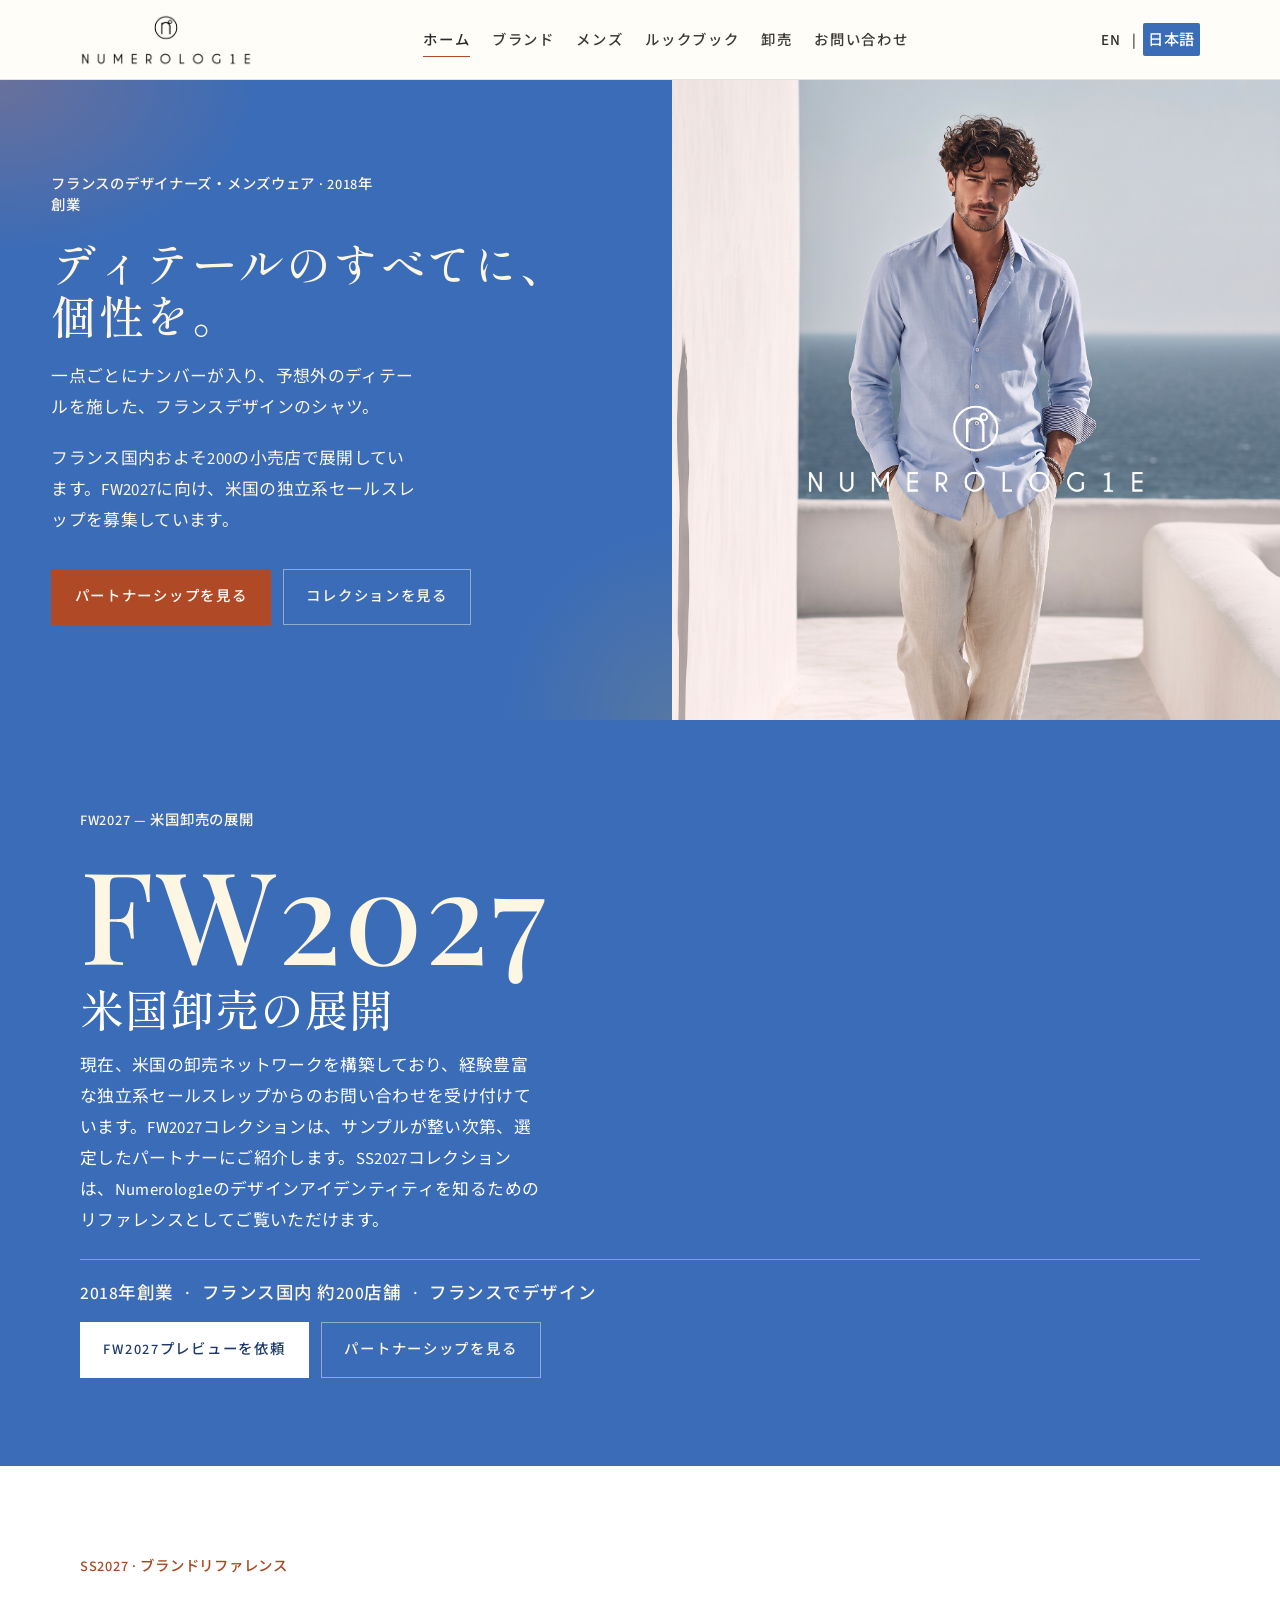
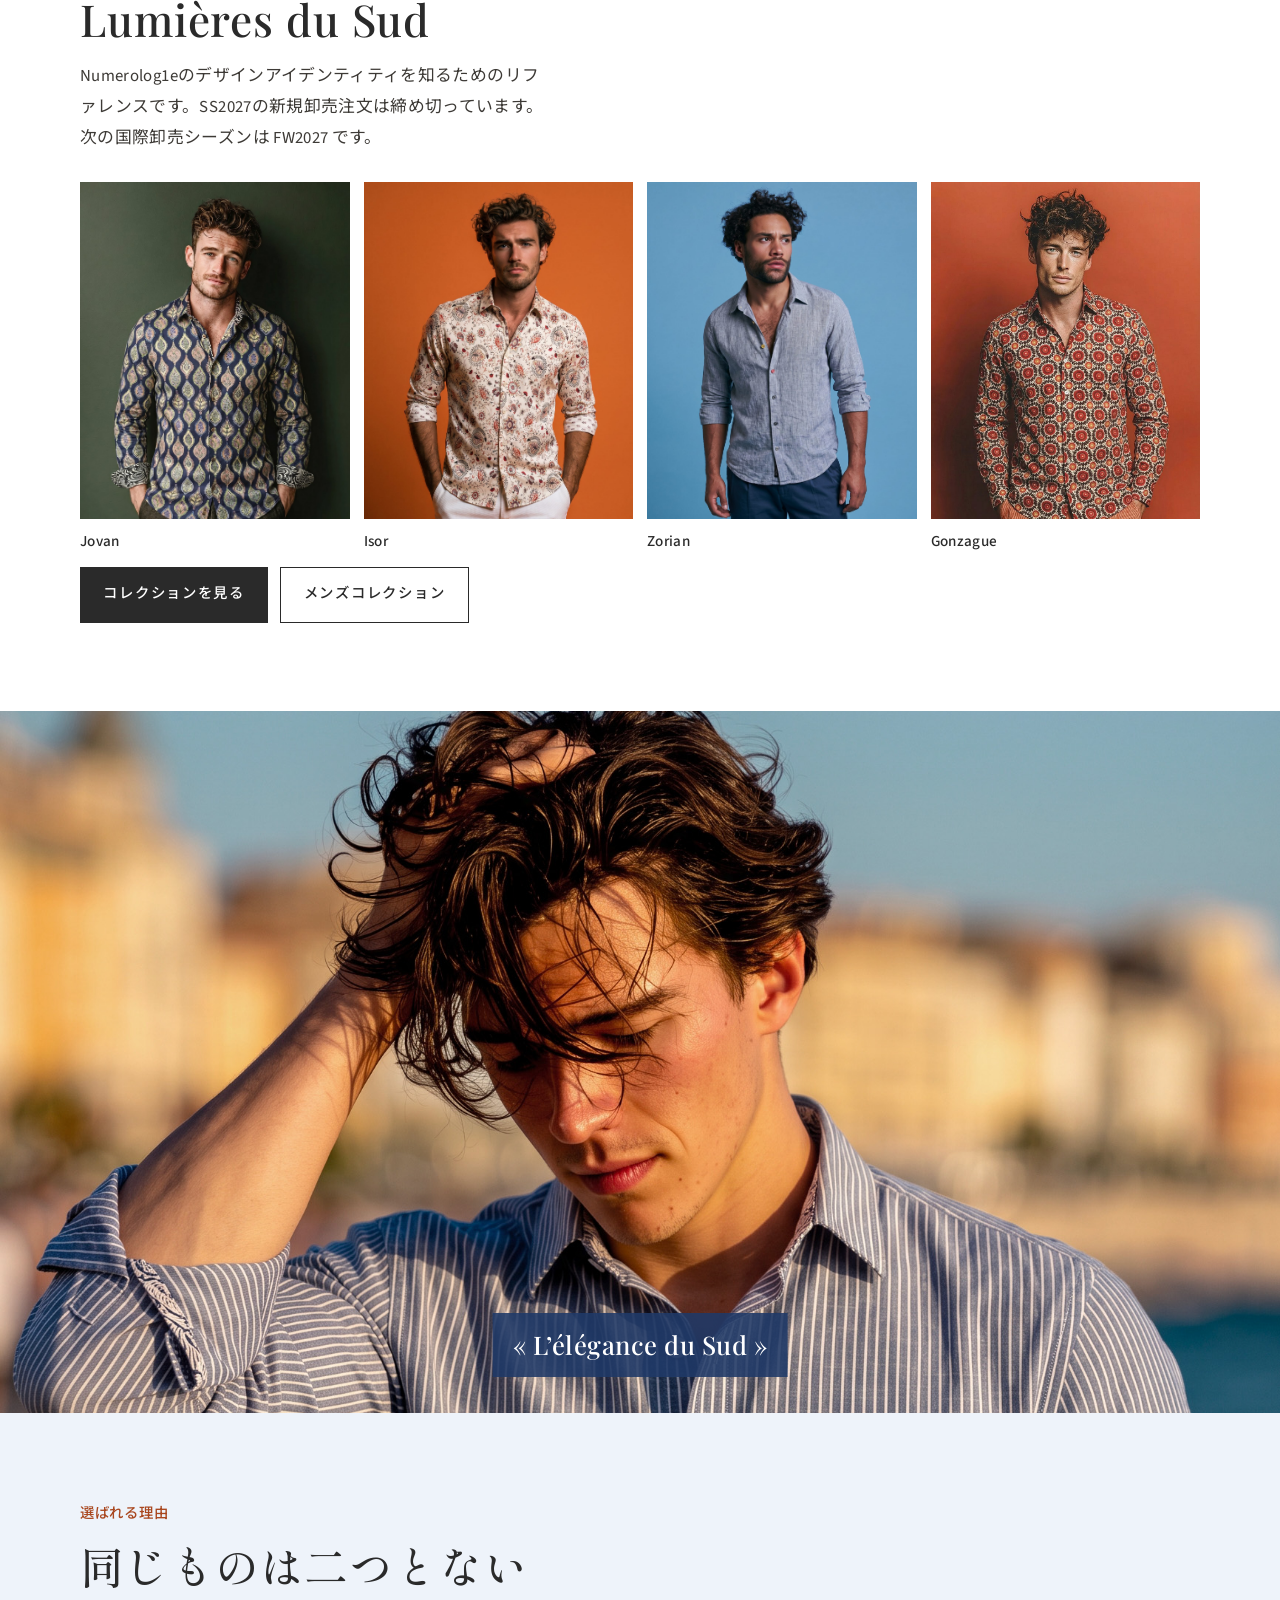
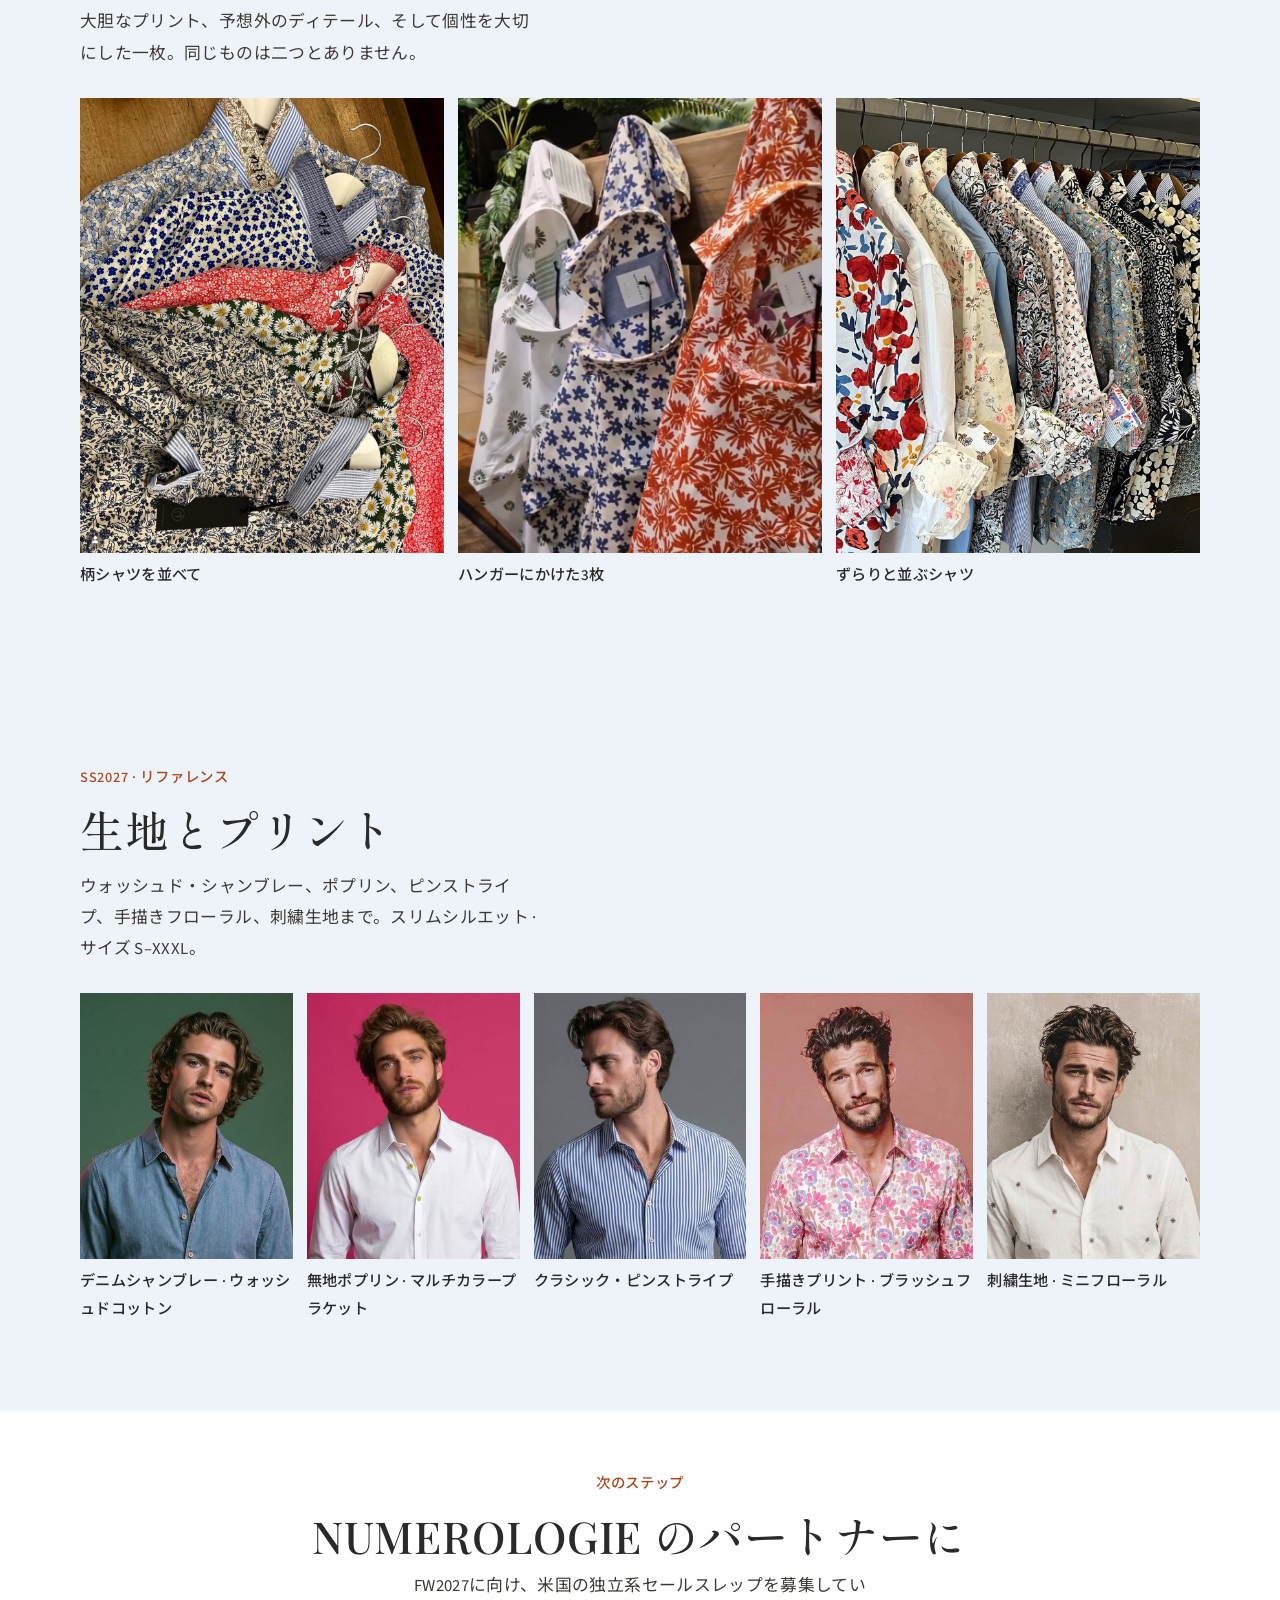
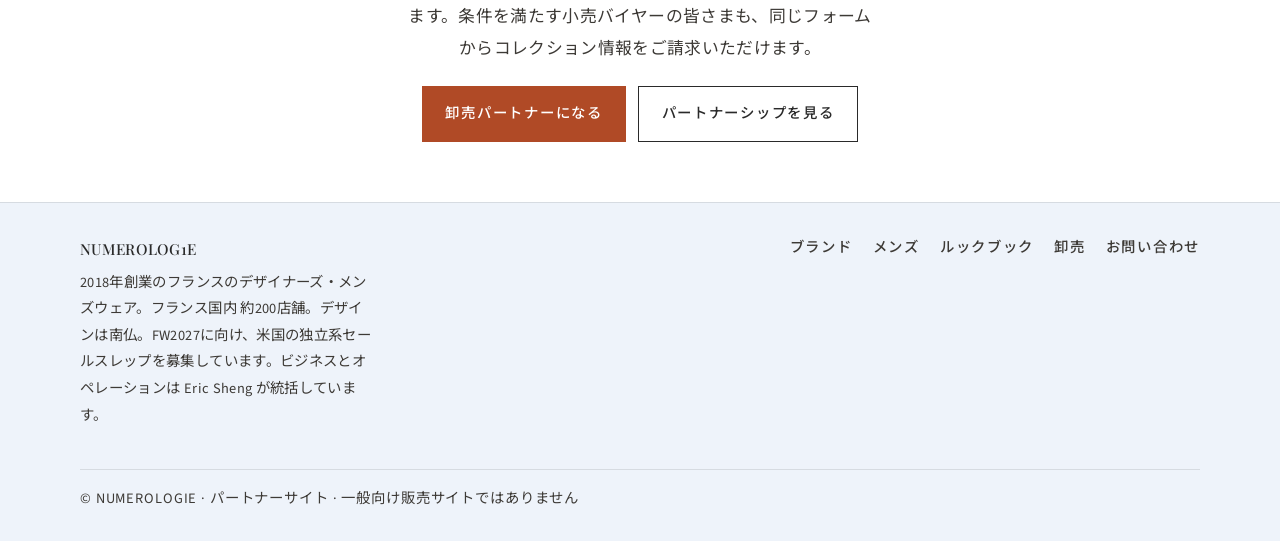
==== commit 770f8cb9: "Switch headings to Playfair Display and body text to Source Sans 3. Bodoni Moda and Inter are remove" ====
--- a/ja/index.html
+++ b/ja/index.html
@@ -7,8 +7,8 @@
 <meta name="description" content="2018年創業のフランスのデザイナーズ・メンズウェア。フランス国内 約200の小売店で展開。FW2027に向け、米国の独立系セールスレップを募集しています。一般向け販売サイトではありません。">
 <link rel="preconnect" href="https://fonts.googleapis.com">
 <link rel="preconnect" href="https://fonts.gstatic.com" crossorigin>
-<link href="https://fonts.googleapis.com/css2?family=Bodoni+Moda:ital,opsz,wght@0,6..96,400;0,6..96,500;0,6..96,600;1,6..96,400&family=Inter:wght@300;400;500&family=Noto+Sans+JP:wght@300;400;500&family=Shippori+Mincho:wght@500;600&display=swap" rel="stylesheet">
-<link rel="stylesheet" href="../css/styles.css?v=20261111a">
+<link href="https://fonts.googleapis.com/css2?family=Playfair+Display:ital,wght@0,400;0,500;0,600;0,700;1,400&family=Source+Sans+3:wght@300;400;500;600&family=Noto+Sans+JP:wght@300;400;500&family=Shippori+Mincho:wght@500;600&display=swap" rel="stylesheet">
+<link rel="stylesheet" href="../css/styles.css?v=20261111b">
 </head>
 <body>
 <header class="site-header">
--- a/css/styles.css
+++ b/css/styles.css
@@ -22,7 +22,7 @@
 body {
   background: var(--warm-white);
   color: var(--charcoal);
-  font-family: 'Inter', system-ui, sans-serif;
+  font-family: 'Source Sans 3', system-ui, sans-serif;
   font-weight: 400;
   line-height: 1.7;
   font-size: 17.5px;
@@ -73,7 +73,7 @@
 }
 
 .logo-text {
-  font-family: 'Bodoni Moda', Georgia, serif;
+  font-family: 'Playfair Display', Georgia, serif;
   letter-spacing: 0.12em;
   font-size: 0.95rem;
   text-transform: uppercase;
@@ -165,7 +165,7 @@
 }
 
 .hero h1 {
-  font-family: 'Bodoni Moda', Georgia, serif;
+  font-family: 'Playfair Display', Georgia, serif;
   font-weight: 500;
   font-size: clamp(2.4rem, 5.2vw, 3.7rem);
   line-height: 1.15;
@@ -297,7 +297,7 @@
 .section-terracotta .eyebrow { color: var(--cream); }
 
 h2 {
-  font-family: 'Bodoni Moda', Georgia, serif;
+  font-family: 'Playfair Display', Georgia, serif;
   font-weight: 500;
   font-size: clamp(1.9rem, 3.8vw, 2.75rem);
   line-height: 1.15;
@@ -306,7 +306,7 @@
 }
 
 h3 {
-  font-family: 'Bodoni Moda', Georgia, serif;
+  font-family: 'Playfair Display', Georgia, serif;
   font-weight: 500;
   font-size: 1.45rem;
   letter-spacing: 0.02em;
@@ -329,7 +329,7 @@
 }
 
 .page-hero h1 {
-  font-family: 'Bodoni Moda', Georgia, serif;
+  font-family: 'Playfair Display', Georgia, serif;
   font-weight: 500;
   font-size: clamp(2.2rem, 4.5vw, 3.4rem);
   letter-spacing: 0.02em;
@@ -368,7 +368,7 @@
 .section-sand .card { background: var(--warm-white); }
 
 .card-icon {
-  font-family: 'Bodoni Moda', Georgia, serif;
+  font-family: 'Playfair Display', Georgia, serif;
   font-size: 1.6rem;
   color: var(--terracotta);
   margin-bottom: 0.65rem;
@@ -395,7 +395,7 @@
 }
 
 .stat-value {
-  font-family: 'Bodoni Moda', Georgia, serif;
+  font-family: 'Playfair Display', Georgia, serif;
   font-size: clamp(1.6rem, 3vw, 2.2rem);
   font-weight: 400;
   line-height: 1.1;
@@ -430,7 +430,7 @@
 }
 
 .detail-num {
-  font-family: 'Bodoni Moda', Georgia, serif;
+  font-family: 'Playfair Display', Georgia, serif;
   font-size: 1.5rem;
   color: var(--terracotta);
   line-height: 1;
@@ -520,7 +520,7 @@
 }
 
 .step-num {
-  font-family: 'Bodoni Moda', Georgia, serif;
+  font-family: 'Playfair Display', Georgia, serif;
   font-size: 2rem;
   color: var(--cobalt);
   line-height: 1;
@@ -584,7 +584,7 @@
 
 .callout strong {
   display: block;
-  font-family: 'Bodoni Moda', Georgia, serif;
+  font-family: 'Playfair Display', Georgia, serif;
   font-size: 1.35rem;
   font-weight: 400;
   margin-bottom: 0.4rem;
@@ -687,7 +687,7 @@
 }
 
 .footer-brand {
-  font-family: 'Bodoni Moda', Georgia, serif;
+  font-family: 'Playfair Display', Georgia, serif;
   letter-spacing: 0.12em;
   text-transform: uppercase;
   font-weight: 500;
@@ -823,21 +823,21 @@
 .lang-switch a { color: var(--charcoal); text-decoration:none; padding:.15rem .35rem; }
 .lang-switch a[aria-current="true"] { color:#fff; background: var(--cobalt); border-radius:2px; }
 /* Japanese */
-html[lang="ja"] body { font-family: 'Inter', 'Noto Sans JP', system-ui, sans-serif; font-weight:400; line-height:1.85; letter-spacing:.02em; }
+html[lang="ja"] body { font-family: 'Source Sans 3', 'Noto Sans JP', system-ui, sans-serif; font-weight:400; line-height:1.85; letter-spacing:.02em; }
 html[lang="ja"] h1, html[lang="ja"] h2, html[lang="ja"] h3,
 html[lang="ja"] .fw-big, html[lang="ja"] .bleed-cap, html[lang="ja"] .stat-value,
 html[lang="ja"] .footer-brand, html[lang="ja"] .hero-tagline, html[lang="ja"] .logo-text,
 html[lang="ja"] .step-num, html[lang="ja"] .detail-num, html[lang="ja"] .card-icon,
 html[lang="ja"] .callout strong {
-  font-family: 'Bodoni Moda', 'Shippori Mincho', Georgia, serif;
+  font-family: 'Playfair Display', 'Shippori Mincho', Georgia, serif;
   font-weight: 500;
   letter-spacing: .02em;
 }
 html[lang="ja"] .eyebrow, html[lang="ja"] .hero-kicker { text-transform:none; letter-spacing:.05em; }
 
-.hero-tagline { font-family: "Bodoni Moda", Georgia, serif; font-size: 1.5rem; color: var(--cream); margin: 0 0 .5rem; }
+.hero-tagline { font-family: "Playfair Display", Georgia, serif; font-size: 1.5rem; color: var(--cream); margin: 0 0 .5rem; }
 .hero-tagline .gloss { font-family: inherit; font-size: 1.05rem; opacity: 1; }
-html[lang="ja"] .hero-tagline .gloss { font-family: "Inter", "Noto Sans JP", sans-serif; font-size: 1rem; }
+html[lang="ja"] .hero-tagline .gloss { font-family: "Source Sans 3", "Noto Sans JP", sans-serif; font-size: 1rem; }
 html[lang="ja"] .hero h1 { max-width: 12em; font-size: clamp(1.9rem, 4.4vw, 2.85rem); }
 
 /* v3 */
@@ -873,7 +873,7 @@
 .photo-strip { margin-top:2.5rem; }
 .bleed { position:relative; height:min(78vh,760px); overflow:hidden; background:var(--cobalt); }
 .bleed img { width:100%; height:100%; object-fit:cover; object-position:center 25%; display:block; }
-.bleed-cap { position:absolute; left:50%; bottom:2.25rem; transform:translateX(-50%); background:rgba(31,58,104,.88); color:#fff; font-family:'Bodoni Moda',Georgia,serif; font-size:1.6rem; padding:.5rem 1.25rem; white-space:nowrap; }
+.bleed-cap { position:absolute; left:50%; bottom:2.25rem; transform:translateX(-50%); background:rgba(31,58,104,.88); color:#fff; font-family:'Playfair Display',Georgia,serif; font-size:1.6rem; padding:.5rem 1.25rem; white-space:nowrap; }
 .founder-portrait { margin:0; }
 .founder-portrait img { width:100%; height:auto; display:block; border:1px solid var(--line); }
 .serial-feature { display:grid; grid-template-columns:1.2fr .8fr; gap:clamp(2rem,5vw,4rem); align-items:center; }
@@ -886,7 +886,7 @@
 @media (max-width:900px){ .photo-grid-5{grid-template-columns:repeat(3,1fr);} }
 @media (max-width:520px){ .photo-grid-5{grid-template-columns:repeat(2,1fr);} }
 
-.fw-block .fw-big{font-family:'Bodoni Moda',Georgia,serif;font-size:clamp(4rem,10vw,8rem);line-height:1;color:var(--cream);margin:0 0 .5rem;}
+.fw-block .fw-big{font-family:'Playfair Display',Georgia,serif;font-size:clamp(4rem,10vw,8rem);line-height:1;color:var(--cream);margin:0 0 .5rem;}
 .fw-block h2,.fw-block .lead{color:#fff;}
 .fw-block .gloss{font-size:.6em;}
 .fw-chips{display:flex;flex-wrap:wrap;gap:.6rem;margin:1.25rem 0 1.5rem;}
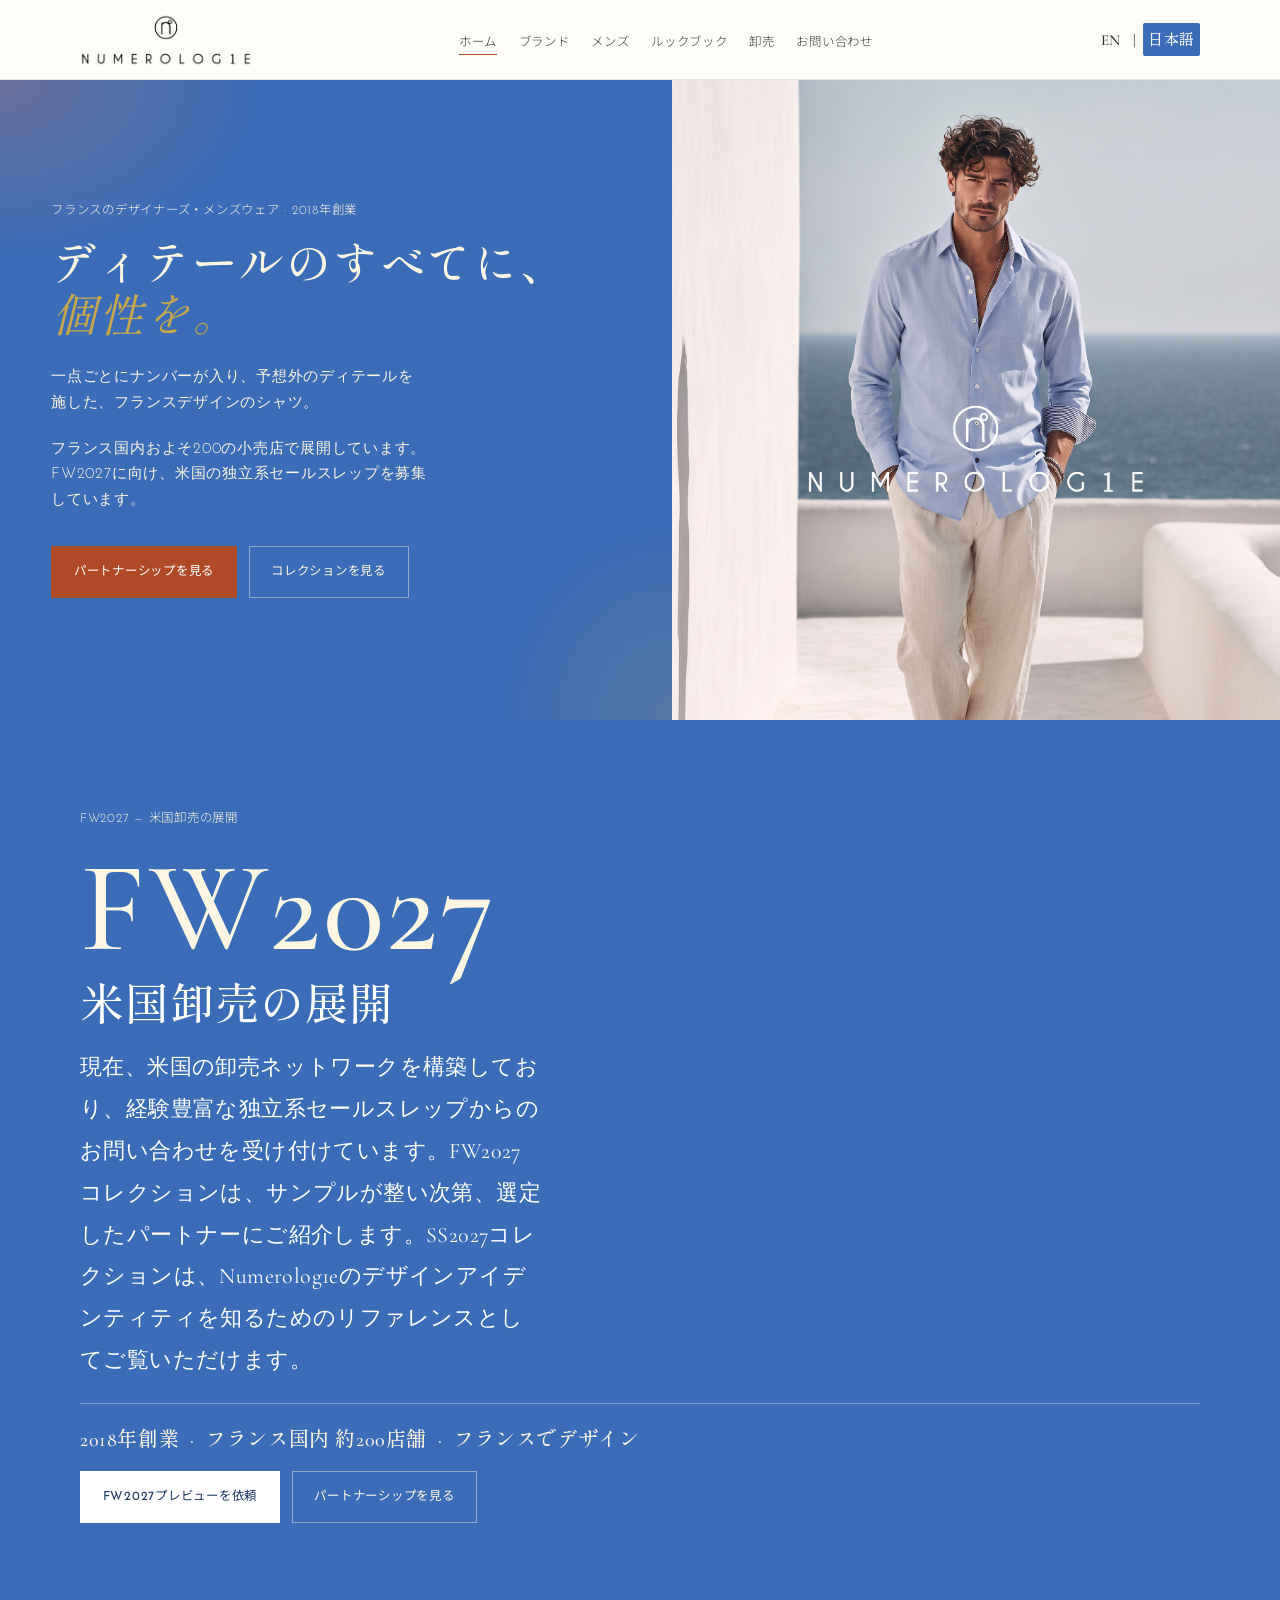
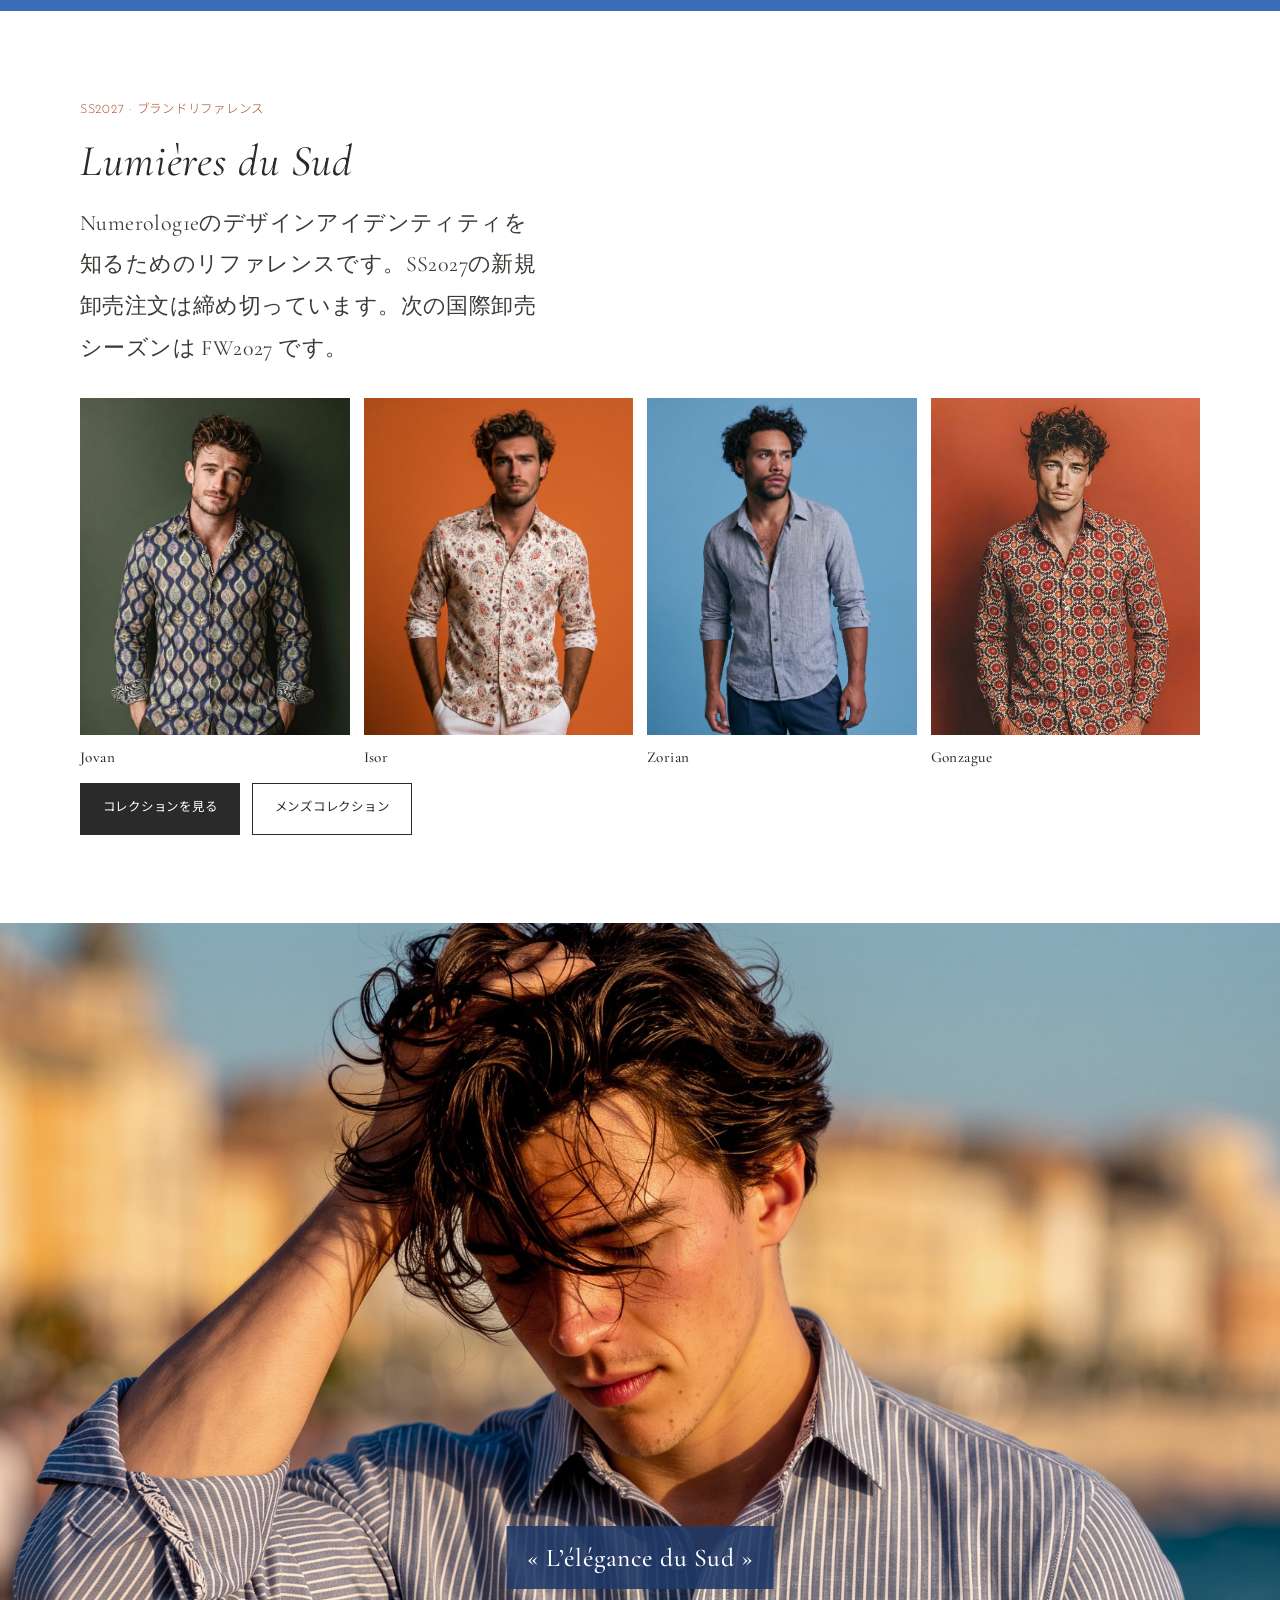
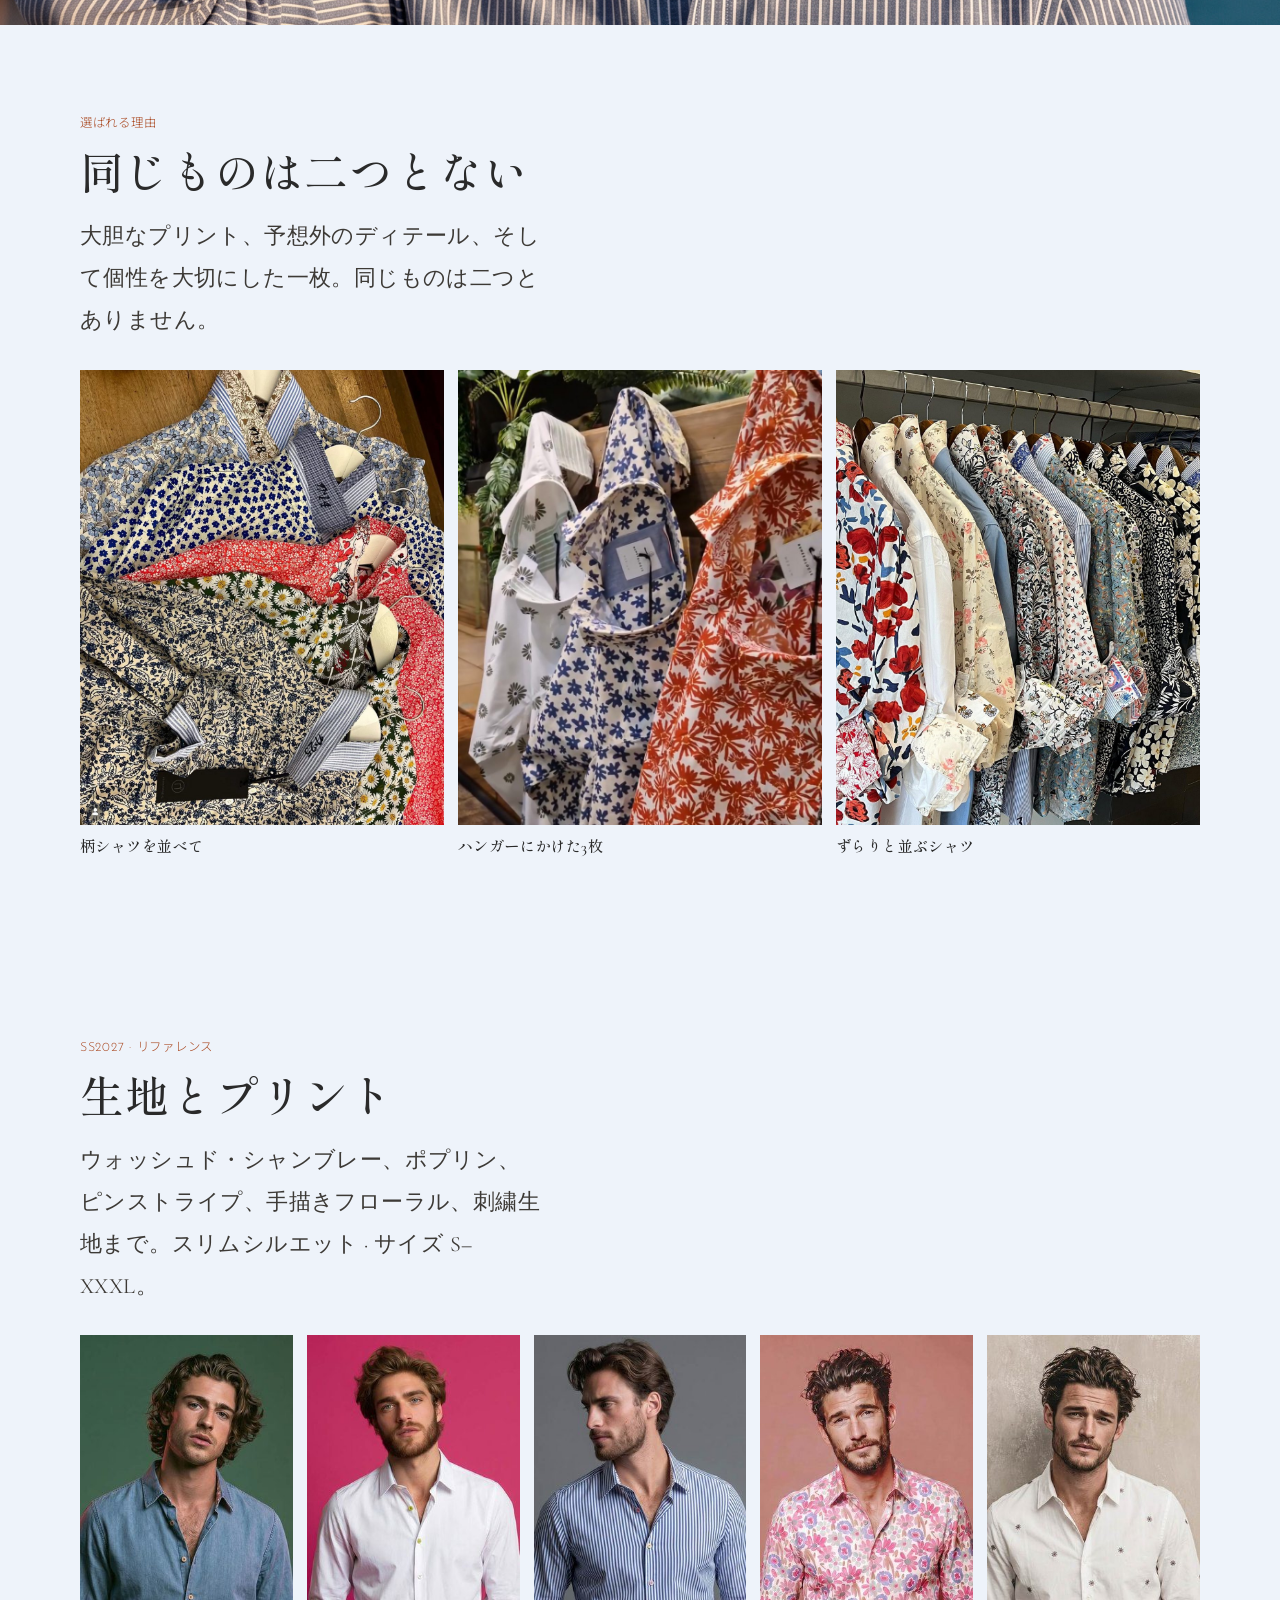
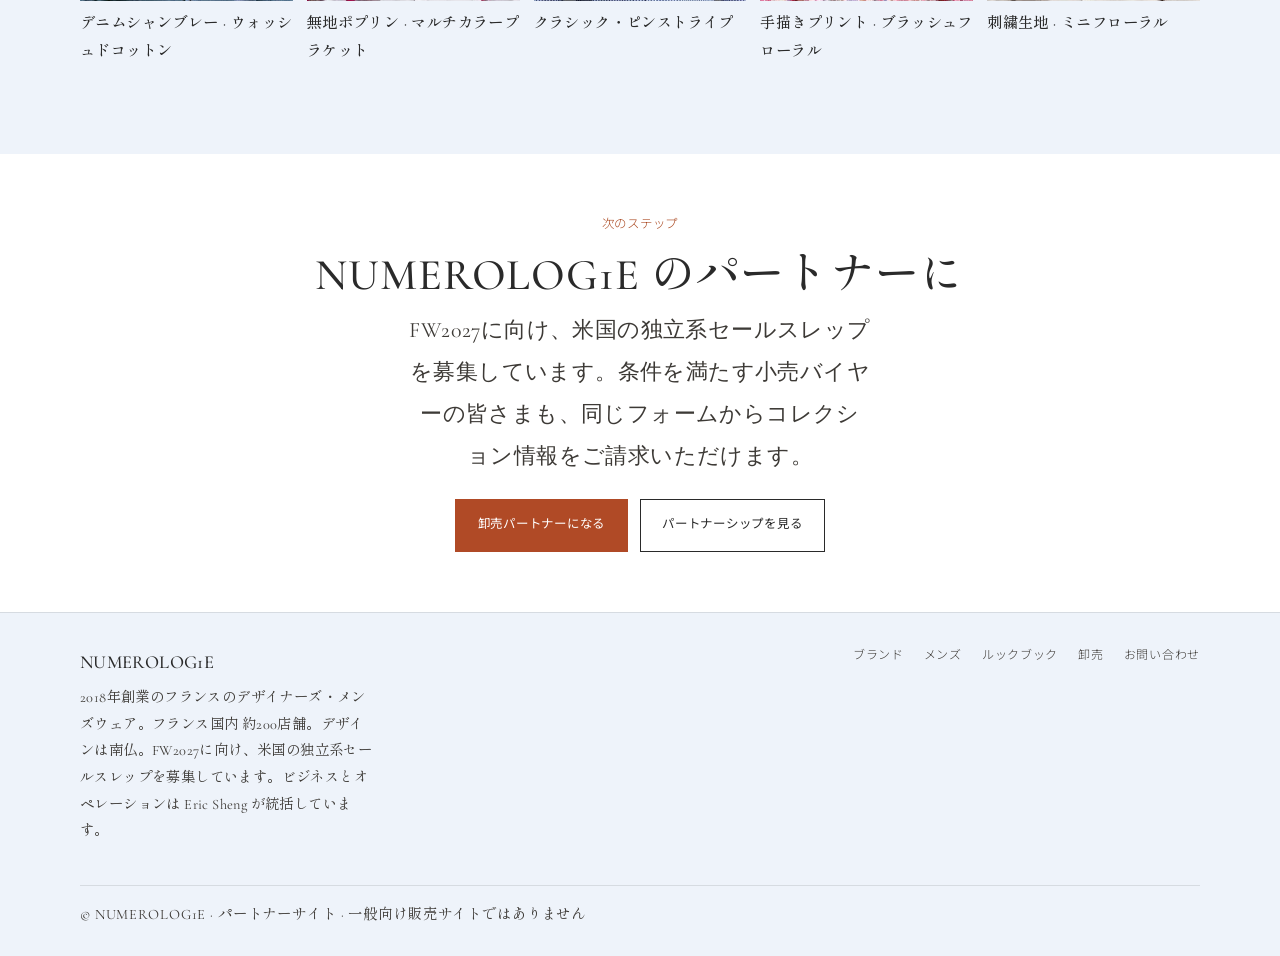
==== commit e7277bba: "Set Cormorant Garamond and Josefin Sans, and spell the brand Numerolog1e. Headings and long text use" ====
--- a/ja/index.html
+++ b/ja/index.html
@@ -3,17 +3,17 @@
 <head>
 <meta charset="UTF-8">
 <meta name="viewport" content="width=device-width, initial-scale=1.0">
-<title>NUMEROLOGIE — フランスのデザイナーズ・メンズウェア · FW2027 米国代理店募集</title>
+<title>NUMEROLOG1E — フランスのデザイナーズ・メンズウェア · FW2027 米国代理店募集</title>
 <meta name="description" content="2018年創業のフランスのデザイナーズ・メンズウェア。フランス国内 約200の小売店で展開。FW2027に向け、米国の独立系セールスレップを募集しています。一般向け販売サイトではありません。">
 <link rel="preconnect" href="https://fonts.googleapis.com">
 <link rel="preconnect" href="https://fonts.gstatic.com" crossorigin>
-<link href="https://fonts.googleapis.com/css2?family=Playfair+Display:ital,wght@0,400;0,500;0,600;0,700;1,400&family=Source+Sans+3:wght@300;400;500;600&family=Noto+Sans+JP:wght@300;400;500&family=Shippori+Mincho:wght@500;600&display=swap" rel="stylesheet">
-<link rel="stylesheet" href="../css/styles.css?v=20261111b">
+<link href="https://fonts.googleapis.com/css2?family=Cormorant+Garamond:ital,wght@0,400;0,500;1,400;1,500&family=Josefin+Sans:wght@300;400&family=Noto+Sans+JP:wght@300;400;500&family=Shippori+Mincho:wght@500;600&display=swap" rel="stylesheet">
+<link rel="stylesheet" href="../css/styles.css?v=20261111c">
 </head>
 <body>
 <header class="site-header">
   <div class="container header-inner">
-    <a class="logo" href="index.html" aria-label="NUMEROLOGIE ホーム">
+    <a class="logo" href="index.html" aria-label="NUMEROLOG1E ホーム">
       <img src="../assets/logo.png" alt="NUMEROLOG1E">
     </a>
     <button class="nav-toggle" type="button" aria-expanded="false" aria-controls="site-nav">メニュー</button>
@@ -36,7 +36,7 @@
     <div class="hero-grid">
       <div class="hero-copy">
         <p class="hero-kicker">フランスのデザイナーズ・メンズウェア · 2018年創業</p>
-        <h1>ディテールのすべてに、個性を。</h1>
+        <h1>ディテールのすべてに、<em>個性を。</em></h1>
         <p class="hero-sub">一点ごとにナンバーが入り、予想外のディテールを施した、フランスデザインのシャツ。</p>
         <p class="hero-sub">フランス国内およそ200の小売店で展開しています。FW2027に向け、米国の独立系セールスレップを募集しています。</p>
         <div class="btn-row">
@@ -45,7 +45,7 @@
         </div>
       </div>
       <div class="hero-media">
-        <img src="../assets/PLV1.jpg" alt="NUMEROLOGIE メンズシャツ — Lumières du Sud">
+        <img src="../assets/PLV1.jpg" alt="NUMEROLOG1E メンズシャツ — Lumières du Sud">
       </div>
     </div>
   </section>
@@ -71,13 +71,13 @@
   <section class="section">
     <div class="container">
       <p class="eyebrow">SS2027 · ブランドリファレンス</p>
-      <h2>Lumières du Sud</h2>
+      <h2><em>Lumières du Sud</em></h2>
       <p class="lead">Numerolog1eのデザインアイデンティティを知るためのリファレンスです。SS2027の新規卸売注文は締め切っています。次の国際卸売シーズンは FW2027 です。</p>
       <div class="photo-grid photo-grid-4">
-        <figure><img src="../assets/img/jovan.jpg" alt="NUMEROLOGIE — Jovan" loading="lazy"><figcaption>Jovan</figcaption></figure>
-        <figure><img src="../assets/img/isor.jpg" alt="NUMEROLOGIE — Isor" loading="lazy"><figcaption>Isor</figcaption></figure>
-        <figure><img src="../assets/img/zorian-blue.jpg" alt="NUMEROLOGIE — Zorian" loading="lazy"><figcaption>Zorian</figcaption></figure>
-        <figure><img src="../assets/img/gonzague.jpg" alt="NUMEROLOGIE — Gonzague" loading="lazy"><figcaption>Gonzague</figcaption></figure>
+        <figure><img src="../assets/img/jovan.jpg" alt="NUMEROLOG1E — Jovan"><figcaption>Jovan</figcaption></figure>
+        <figure><img src="../assets/img/isor.jpg" alt="NUMEROLOG1E — Isor"><figcaption>Isor</figcaption></figure>
+        <figure><img src="../assets/img/zorian-blue.jpg" alt="NUMEROLOG1E — Zorian"><figcaption>Zorian</figcaption></figure>
+        <figure><img src="../assets/img/gonzague.jpg" alt="NUMEROLOG1E — Gonzague"><figcaption>Gonzague</figcaption></figure>
       </div>
       <div class="btn-row">
         <a class="btn btn-dark" href="lookbook.html">コレクションを見る</a>
@@ -87,7 +87,7 @@
   </section>
 
   <section class="bleed" aria-label="« L’élégance du Sud »">
-    <img src="../assets/PLV2.jpg" alt="NUMEROLOGIE — « L’élégance du Sud »" loading="lazy">
+    <img src="../assets/PLV2.jpg" alt="NUMEROLOG1E — « L’élégance du Sud »">
     <p class="bleed-cap">« L’élégance du Sud »</p>
   </section>
 
@@ -97,9 +97,9 @@
       <h2>同じものは二つとない</h2>
       <p class="lead">大胆なプリント、予想外のディテール、そして個性を大切にした一枚。同じものは二つとありません。</p>
       <div class="photo-grid photo-grid-3">
-        <figure><img src="../assets/img/lookcloser-1.jpg" alt="NUMEROLOGIE — 柄シャツを並べて" loading="lazy"><figcaption>柄シャツを並べて</figcaption></figure>
-        <figure><img src="../assets/img/lookcloser-2.jpg" alt="NUMEROLOGIE — ハンガーにかけた3枚" loading="lazy"><figcaption>ハンガーにかけた3枚</figcaption></figure>
-        <figure><img src="../assets/img/lookcloser-3.jpg" alt="NUMEROLOGIE — ずらりと並ぶシャツ" loading="lazy"><figcaption>ずらりと並ぶシャツ</figcaption></figure>
+        <figure><img src="../assets/img/lookcloser-1.jpg" alt="NUMEROLOG1E — 柄シャツを並べて"><figcaption>柄シャツを並べて</figcaption></figure>
+        <figure><img src="../assets/img/lookcloser-2.jpg" alt="NUMEROLOG1E — ハンガーにかけた3枚"><figcaption>ハンガーにかけた3枚</figcaption></figure>
+        <figure><img src="../assets/img/lookcloser-3.jpg" alt="NUMEROLOG1E — ずらりと並ぶシャツ"><figcaption>ずらりと並ぶシャツ</figcaption></figure>
       </div>
     </div>
   </section>
@@ -110,11 +110,11 @@
       <h2>生地とプリント</h2>
       <p class="lead">ウォッシュド・シャンブレー、ポプリン、ピンストライプ、手描きフローラル、刺繍生地まで。スリムシルエット · サイズ S–XXXL。</p>
       <div class="photo-grid photo-grid-5">
-        <figure><img src="../assets/img/fabric-chambray.jpg" alt="デニムシャンブレー — ウォッシュドコットン" loading="lazy"><figcaption>デニムシャンブレー · ウォッシュドコットン</figcaption></figure>
-        <figure><img src="../assets/img/fabric-poplin.jpg" alt="無地ポプリン、マルチカラープラケット" loading="lazy"><figcaption>無地ポプリン · マルチカラープラケット</figcaption></figure>
-        <figure><img src="../assets/img/fabric-pinstripe.jpg" alt="クラシック・ピンストライプ" loading="lazy"><figcaption>クラシック・ピンストライプ</figcaption></figure>
-        <figure><img src="../assets/img/fabric-floral.jpg" alt="手描きフローラルプリント" loading="lazy"><figcaption>手描きプリント · ブラッシュフローラル</figcaption></figure>
-        <figure><img src="../assets/img/fabric-embroidered.jpg" alt="刺繍生地" loading="lazy"><figcaption>刺繍生地 · ミニフローラル</figcaption></figure>
+        <figure><img src="../assets/img/fabric-chambray.jpg" alt="デニムシャンブレー — ウォッシュドコットン"><figcaption>デニムシャンブレー · ウォッシュドコットン</figcaption></figure>
+        <figure><img src="../assets/img/fabric-poplin.jpg" alt="無地ポプリン、マルチカラープラケット"><figcaption>無地ポプリン · マルチカラープラケット</figcaption></figure>
+        <figure><img src="../assets/img/fabric-pinstripe.jpg" alt="クラシック・ピンストライプ"><figcaption>クラシック・ピンストライプ</figcaption></figure>
+        <figure><img src="../assets/img/fabric-floral.jpg" alt="手描きフローラルプリント"><figcaption>手描きプリント · ブラッシュフローラル</figcaption></figure>
+        <figure><img src="../assets/img/fabric-embroidered.jpg" alt="刺繍生地"><figcaption>刺繍生地 · ミニフローラル</figcaption></figure>
       </div>
     </div>
   </section>
@@ -122,7 +122,7 @@
   <section class="section cta-band">
     <div class="container">
       <p class="eyebrow">次のステップ</p>
-      <h2>NUMEROLOGIE のパートナーに</h2>
+      <h2>NUMEROLOG1E のパートナーに</h2>
       <p class="lead">FW2027に向け、米国の独立系セールスレップを募集しています。条件を満たす小売バイヤーの皆さまも、同じフォームからコレクション情報をご請求いただけます。</p>
       <div class="btn-row" style="justify-content:center;">
         <a class="btn btn-primary" href="contact.html?inquiry=rep">卸売パートナーになる</a>
@@ -145,7 +145,7 @@
       <a href="wholesale.html">卸売</a>
       <a href="contact.html">お問い合わせ</a>
     </nav>
-    <p class="footer-copy">© NUMEROLOGIE · パートナーサイト · 一般向け販売サイトではありません</p>
+    <p class="footer-copy">© NUMEROLOG1E · パートナーサイト · 一般向け販売サイトではありません</p>
   </div>
 </footer>
 <script src="../js/main.js"></script>
--- a/css/styles.css
+++ b/css/styles.css
@@ -1,4 +1,4 @@
-/* NUMEROLOGIE — Partner / Wholesale preview site */
+/* NUMEROLOG1E — Partner / Wholesale site */
 :root {
   --cream: #FDF6E3;
   --sand: #EDE0C4;
@@ -22,10 +22,10 @@
 body {
   background: var(--warm-white);
   color: var(--charcoal);
-  font-family: 'Source Sans 3', system-ui, sans-serif;
+  font-family: 'Cormorant Garamond', Georgia, serif;
   font-weight: 400;
-  line-height: 1.7;
-  font-size: 17.5px;
+  line-height: 1.75;
+  font-size: 20px;
   min-height: 100vh;
   display: flex;
   flex-direction: column;
@@ -73,9 +73,9 @@
 }
 
 .logo-text {
-  font-family: 'Playfair Display', Georgia, serif;
-  letter-spacing: 0.12em;
-  font-size: 0.95rem;
+  font-family: 'Cormorant Garamond', Georgia, serif;
+  letter-spacing: 0.28em;
+  font-size: 1.15rem;
   text-transform: uppercase;
   font-weight: 500;
 }
@@ -86,11 +86,11 @@
   border: 1px solid var(--line);
   color: var(--charcoal);
   padding: 0.45rem 0.7rem;
-  font-family: inherit;
-  font-size: 0.9rem;
-  letter-spacing: 0.12em;
-  text-transform: uppercase;
-  font-weight: 500;
+  font-family: 'Josefin Sans', system-ui, sans-serif;
+  font-size: 0.78rem;
+  letter-spacing: 0.32em;
+  text-transform: uppercase;
+  font-weight: 300;
   cursor: pointer;
 }
 
@@ -102,10 +102,11 @@
 }
 
 .site-nav a {
-  font-size: 0.9rem;
-  letter-spacing: 0.12em;
-  text-transform: uppercase;
-  font-weight: 500;
+  font-family: 'Josefin Sans', system-ui, sans-serif;
+  font-size: 0.78rem;
+  letter-spacing: 0.28em;
+  text-transform: uppercase;
+  font-weight: 300;
   color: var(--muted);
   padding: 0.35rem 0;
   border-bottom: 1px solid transparent;
@@ -156,16 +157,17 @@
 }
 
 .hero-kicker {
-  font-size: 0.9rem;
-  letter-spacing: 0.12em;
-  text-transform: uppercase;
-  font-weight: 500;
+  font-family: 'Josefin Sans', system-ui, sans-serif;
+  font-size: 0.78rem;
+  letter-spacing: 0.34em;
+  text-transform: uppercase;
+  font-weight: 300;
   color: var(--cream);
   position: relative;
 }
 
 .hero h1 {
-  font-family: 'Playfair Display', Georgia, serif;
+  font-family: 'Cormorant Garamond', Georgia, serif;
   font-weight: 500;
   font-size: clamp(2.4rem, 5.2vw, 3.7rem);
   line-height: 1.15;
@@ -175,11 +177,13 @@
 }
 
 .hero-sub {
-  font-size: 1.05rem;
-  font-weight: 400;
-  letter-spacing: 0.02em;
+  font-family: 'Josefin Sans', system-ui, sans-serif;
+  font-size: 0.95rem;
+  font-weight: 300;
+  letter-spacing: 0.05em;
+  line-height: 1.7;
   color: var(--cream);
-  max-width: 46ch;
+  max-width: 42ch;
   position: relative;
 }
 
@@ -220,12 +224,12 @@
   display: inline-flex;
   align-items: center;
   justify-content: center;
-  padding: 0.85rem 1.4rem;
-  font-family: inherit;
-  font-size: 0.9rem;
-  letter-spacing: 0.12em;
-  text-transform: uppercase;
-  font-weight: 500;
+  padding: 0.85rem 1.35rem;
+  font-family: 'Josefin Sans', system-ui, sans-serif;
+  font-size: 0.78rem;
+  letter-spacing: 0.28em;
+  text-transform: uppercase;
+  font-weight: 400;
   border: 1px solid transparent;
   cursor: pointer;
   transition: background 0.2s, color 0.2s, border-color 0.2s;
@@ -285,10 +289,11 @@
 }
 
 .eyebrow {
-  font-size: 0.9rem;
-  letter-spacing: 0.12em;
-  text-transform: uppercase;
-  font-weight: 500;
+  font-family: 'Josefin Sans', system-ui, sans-serif;
+  font-size: 0.78rem;
+  letter-spacing: 0.36em;
+  text-transform: uppercase;
+  font-weight: 300;
   color: #A9471F;
   margin-bottom: 0.85rem;
 }
@@ -297,7 +302,7 @@
 .section-terracotta .eyebrow { color: var(--cream); }
 
 h2 {
-  font-family: 'Playfair Display', Georgia, serif;
+  font-family: 'Cormorant Garamond', Georgia, serif;
   font-weight: 500;
   font-size: clamp(1.9rem, 3.8vw, 2.75rem);
   line-height: 1.15;
@@ -306,7 +311,7 @@
 }
 
 h3 {
-  font-family: 'Playfair Display', Georgia, serif;
+  font-family: 'Cormorant Garamond', Georgia, serif;
   font-weight: 500;
   font-size: 1.45rem;
   letter-spacing: 0.02em;
@@ -314,9 +319,12 @@
 }
 
 .lead {
-  font-size: 1.05rem;
-  color: var(--muted);
-  max-width: 58ch;
+  font-family: 'Cormorant Garamond', Georgia, serif;
+  font-size: 22px;
+  font-weight: 400;
+  line-height: 1.9;
+  color: var(--muted);
+  max-width: 42ch;
 }
 
 .section-cobalt .lead { color: var(--cream); }
@@ -329,7 +337,7 @@
 }
 
 .page-hero h1 {
-  font-family: 'Playfair Display', Georgia, serif;
+  font-family: 'Cormorant Garamond', Georgia, serif;
   font-weight: 500;
   font-size: clamp(2.2rem, 4.5vw, 3.4rem);
   letter-spacing: 0.02em;
@@ -368,7 +376,7 @@
 .section-sand .card { background: var(--warm-white); }
 
 .card-icon {
-  font-family: 'Playfair Display', Georgia, serif;
+  font-family: 'Cormorant Garamond', Georgia, serif;
   font-size: 1.6rem;
   color: var(--terracotta);
   margin-bottom: 0.65rem;
@@ -377,7 +385,10 @@
 
 .card p, .prose p {
   color: var(--muted);
-  font-size: 0.95rem;
+  font-family: 'Cormorant Garamond', Georgia, serif;
+  font-size: 22px;
+  font-weight: 400;
+  line-height: 1.9;
 }
 
 .card p + p, .prose p + p { margin-top: 0.85rem; }
@@ -395,7 +406,7 @@
 }
 
 .stat-value {
-  font-family: 'Playfair Display', Georgia, serif;
+  font-family: 'Cormorant Garamond', Georgia, serif;
   font-size: clamp(1.6rem, 3vw, 2.2rem);
   font-weight: 400;
   line-height: 1.1;
@@ -403,10 +414,11 @@
 }
 
 .stat-label {
-  font-size: 0.9rem;
-  letter-spacing: 0.12em;
-  text-transform: uppercase;
-  font-weight: 500;
+  font-family: 'Josefin Sans', system-ui, sans-serif;
+  font-size: 0.75rem;
+  letter-spacing: 0.32em;
+  text-transform: uppercase;
+  font-weight: 300;
   color: var(--muted);
 }
 
@@ -430,7 +442,7 @@
 }
 
 .detail-num {
-  font-family: 'Playfair Display', Georgia, serif;
+  font-family: 'Cormorant Garamond', Georgia, serif;
   font-size: 1.5rem;
   color: var(--terracotta);
   line-height: 1;
@@ -476,17 +488,19 @@
 }
 
 .look-meta .style-no {
-  font-size: 0.9rem;
-  font-weight: 600;
-  letter-spacing: 0.12em;
-  text-transform: uppercase;
-  font-weight: 500;
+  font-family: 'Josefin Sans', system-ui, sans-serif;
+  font-size: 0.75rem;
+  font-weight: 300;
+  letter-spacing: 0.28em;
+  text-transform: uppercase;
   color: var(--terracotta);
   margin-bottom: 0.25rem;
 }
 
 .look-meta h3 {
-  font-size: 1.25rem;
+  font-size: 1.45rem;
+  font-style: italic;
+  font-weight: 500;
   margin-bottom: 0.2rem;
 }
 
@@ -520,7 +534,7 @@
 }
 
 .step-num {
-  font-family: 'Playfair Display', Georgia, serif;
+  font-family: 'Cormorant Garamond', Georgia, serif;
   font-size: 2rem;
   color: var(--cobalt);
   line-height: 1;
@@ -567,10 +581,11 @@
 }
 
 .terms-table th {
-  letter-spacing: 0.12em;
-  text-transform: uppercase;
-  font-weight: 500;
-  font-size: 0.9rem;
+  font-family: 'Josefin Sans', system-ui, sans-serif;
+  letter-spacing: 0.22em;
+  text-transform: uppercase;
+  font-weight: 300;
+  font-size: 0.75rem;
   color: var(--muted);
   width: 34%;
 }
@@ -584,7 +599,7 @@
 
 .callout strong {
   display: block;
-  font-family: 'Playfair Display', Georgia, serif;
+  font-family: 'Cormorant Garamond', Georgia, serif;
   font-size: 1.35rem;
   font-weight: 400;
   margin-bottom: 0.4rem;
@@ -610,10 +625,11 @@
 .form-field.full { grid-column: 1 / -1; }
 
 label {
-  font-size: 0.9rem;
-  letter-spacing: 0.12em;
-  text-transform: uppercase;
-  font-weight: 500;
+  font-family: 'Josefin Sans', system-ui, sans-serif;
+  font-size: 0.75rem;
+  letter-spacing: 0.22em;
+  text-transform: uppercase;
+  font-weight: 300;
   color: var(--muted);
 }
 
@@ -687,11 +703,11 @@
 }
 
 .footer-brand {
-  font-family: 'Playfair Display', Georgia, serif;
-  letter-spacing: 0.12em;
+  font-family: 'Cormorant Garamond', Georgia, serif;
+  letter-spacing: 0.32em;
   text-transform: uppercase;
   font-weight: 500;
-  font-size: 0.95rem;
+  font-size: 1.15rem;
   margin-bottom: 0.4rem;
 }
 
@@ -708,10 +724,11 @@
 }
 
 .footer-nav a {
-  font-size: 0.9rem;
-  letter-spacing: 0.12em;
-  text-transform: uppercase;
-  font-weight: 500;
+  font-family: 'Josefin Sans', system-ui, sans-serif;
+  font-size: 0.75rem;
+  letter-spacing: 0.28em;
+  text-transform: uppercase;
+  font-weight: 300;
   color: var(--muted);
 }
 
@@ -736,10 +753,11 @@
 }
 
 .chip {
-  font-size: 0.9rem;
-  letter-spacing: 0.12em;
-  text-transform: uppercase;
-  font-weight: 500;
+  font-family: 'Josefin Sans', system-ui, sans-serif;
+  font-size: 0.75rem;
+  letter-spacing: 0.28em;
+  text-transform: uppercase;
+  font-weight: 300;
   padding: 0.45rem 0.7rem;
   border: 1px solid var(--line);
   background: var(--warm-white);
@@ -823,21 +841,38 @@
 .lang-switch a { color: var(--charcoal); text-decoration:none; padding:.15rem .35rem; }
 .lang-switch a[aria-current="true"] { color:#fff; background: var(--cobalt); border-radius:2px; }
 /* Japanese */
-html[lang="ja"] body { font-family: 'Source Sans 3', 'Noto Sans JP', system-ui, sans-serif; font-weight:400; line-height:1.85; letter-spacing:.02em; }
+html[lang="ja"] body { font-family: 'Cormorant Garamond', 'Shippori Mincho', Georgia, serif; font-weight:400; line-height:1.85; letter-spacing:.02em; }
 html[lang="ja"] h1, html[lang="ja"] h2, html[lang="ja"] h3,
 html[lang="ja"] .fw-big, html[lang="ja"] .bleed-cap, html[lang="ja"] .stat-value,
 html[lang="ja"] .footer-brand, html[lang="ja"] .hero-tagline, html[lang="ja"] .logo-text,
 html[lang="ja"] .step-num, html[lang="ja"] .detail-num, html[lang="ja"] .card-icon,
 html[lang="ja"] .callout strong {
-  font-family: 'Playfair Display', 'Shippori Mincho', Georgia, serif;
+  font-family: 'Cormorant Garamond', 'Shippori Mincho', Georgia, serif;
   font-weight: 500;
   letter-spacing: .02em;
 }
-html[lang="ja"] .eyebrow, html[lang="ja"] .hero-kicker { text-transform:none; letter-spacing:.05em; }
-
-.hero-tagline { font-family: "Playfair Display", Georgia, serif; font-size: 1.5rem; color: var(--cream); margin: 0 0 .5rem; }
+html[lang="ja"] .eyebrow, html[lang="ja"] .hero-kicker,
+html[lang="ja"] .site-nav a, html[lang="ja"] .footer-nav a, html[lang="ja"] .btn,
+html[lang="ja"] label, html[lang="ja"] .stat-label, html[lang="ja"] .fw-chip {
+  font-family: 'Josefin Sans', 'Noto Sans JP', system-ui, sans-serif;
+  text-transform: none;
+  letter-spacing: .06em;
+}
+h1 em, h2 em, .wordmark em {
+  font-style: italic;
+  font-weight: 400;
+}
+.hero h1 em, .section-cobalt h2 em, .fw-block h2 em { color: var(--gold); }
+.wordmark {
+  font-family: 'Cormorant Garamond', Georgia, serif;
+  font-weight: 500;
+  letter-spacing: 0.22em;
+  text-transform: uppercase;
+}
+
+.hero-tagline { font-family: "Cormorant Garamond", Georgia, serif; font-size: 1.5rem; color: var(--cream); margin: 0 0 .5rem; }
 .hero-tagline .gloss { font-family: inherit; font-size: 1.05rem; opacity: 1; }
-html[lang="ja"] .hero-tagline .gloss { font-family: "Source Sans 3", "Noto Sans JP", sans-serif; font-size: 1rem; }
+html[lang="ja"] .hero-tagline .gloss { font-family: "Josefin Sans", "Noto Sans JP", sans-serif; font-size: 1rem; }
 html[lang="ja"] .hero h1 { max-width: 12em; font-size: clamp(1.9rem, 4.4vw, 2.85rem); }
 
 /* v3 */
@@ -873,7 +908,7 @@
 .photo-strip { margin-top:2.5rem; }
 .bleed { position:relative; height:min(78vh,760px); overflow:hidden; background:var(--cobalt); }
 .bleed img { width:100%; height:100%; object-fit:cover; object-position:center 25%; display:block; }
-.bleed-cap { position:absolute; left:50%; bottom:2.25rem; transform:translateX(-50%); background:rgba(31,58,104,.88); color:#fff; font-family:'Playfair Display',Georgia,serif; font-size:1.6rem; padding:.5rem 1.25rem; white-space:nowrap; }
+.bleed-cap { position:absolute; left:50%; bottom:2.25rem; transform:translateX(-50%); background:rgba(31,58,104,.88); color:#fff; font-family:'Cormorant Garamond',Georgia,serif; font-size:1.6rem; padding:.5rem 1.25rem; white-space:nowrap; }
 .founder-portrait { margin:0; }
 .founder-portrait img { width:100%; height:auto; display:block; border:1px solid var(--line); }
 .serial-feature { display:grid; grid-template-columns:1.2fr .8fr; gap:clamp(2rem,5vw,4rem); align-items:center; }
@@ -886,11 +921,11 @@
 @media (max-width:900px){ .photo-grid-5{grid-template-columns:repeat(3,1fr);} }
 @media (max-width:520px){ .photo-grid-5{grid-template-columns:repeat(2,1fr);} }
 
-.fw-block .fw-big{font-family:'Playfair Display',Georgia,serif;font-size:clamp(4rem,10vw,8rem);line-height:1;color:var(--cream);margin:0 0 .5rem;}
+.fw-block .fw-big{font-family:'Cormorant Garamond',Georgia,serif;font-size:clamp(4rem,10vw,8rem);line-height:1;color:var(--cream);margin:0 0 .5rem;}
 .fw-block h2,.fw-block .lead{color:#fff;}
 .fw-block .gloss{font-size:.6em;}
 .fw-chips{display:flex;flex-wrap:wrap;gap:.6rem;margin:1.25rem 0 1.5rem;}
-.fw-chip{border:1px solid rgba(255,255,255,.6);color:#fff;padding:.45rem .9rem;font-size:.95rem;font-weight:500;}
+.fw-chip{font-family:'Josefin Sans',system-ui,sans-serif;border:1px solid rgba(255,255,255,.6);color:#fff;padding:.45rem .9rem;font-size:.78rem;font-weight:300;letter-spacing:.22em;text-transform:uppercase;}
 
 @media (max-width:520px){ .ig-figure{max-width:100%;} .ig-split{grid-template-columns:minmax(0,1fr);} }
 
@@ -911,7 +946,7 @@
   content: "·";
   margin: 0 0.7rem;
 }
-.page-intro p { max-width: 68ch; color: var(--charcoal); font-size: 1.02rem; }
+.page-intro p { max-width: 62ch; color: var(--charcoal); font-family: 'Josefin Sans', system-ui, sans-serif; font-weight: 300; font-size: 1rem; letter-spacing: 0.04em; line-height: 1.75; }
 .page-intro p + p { margin-top: 0.85rem; }
 .archive-banner {
   margin: 1.15rem 0 0.35rem;
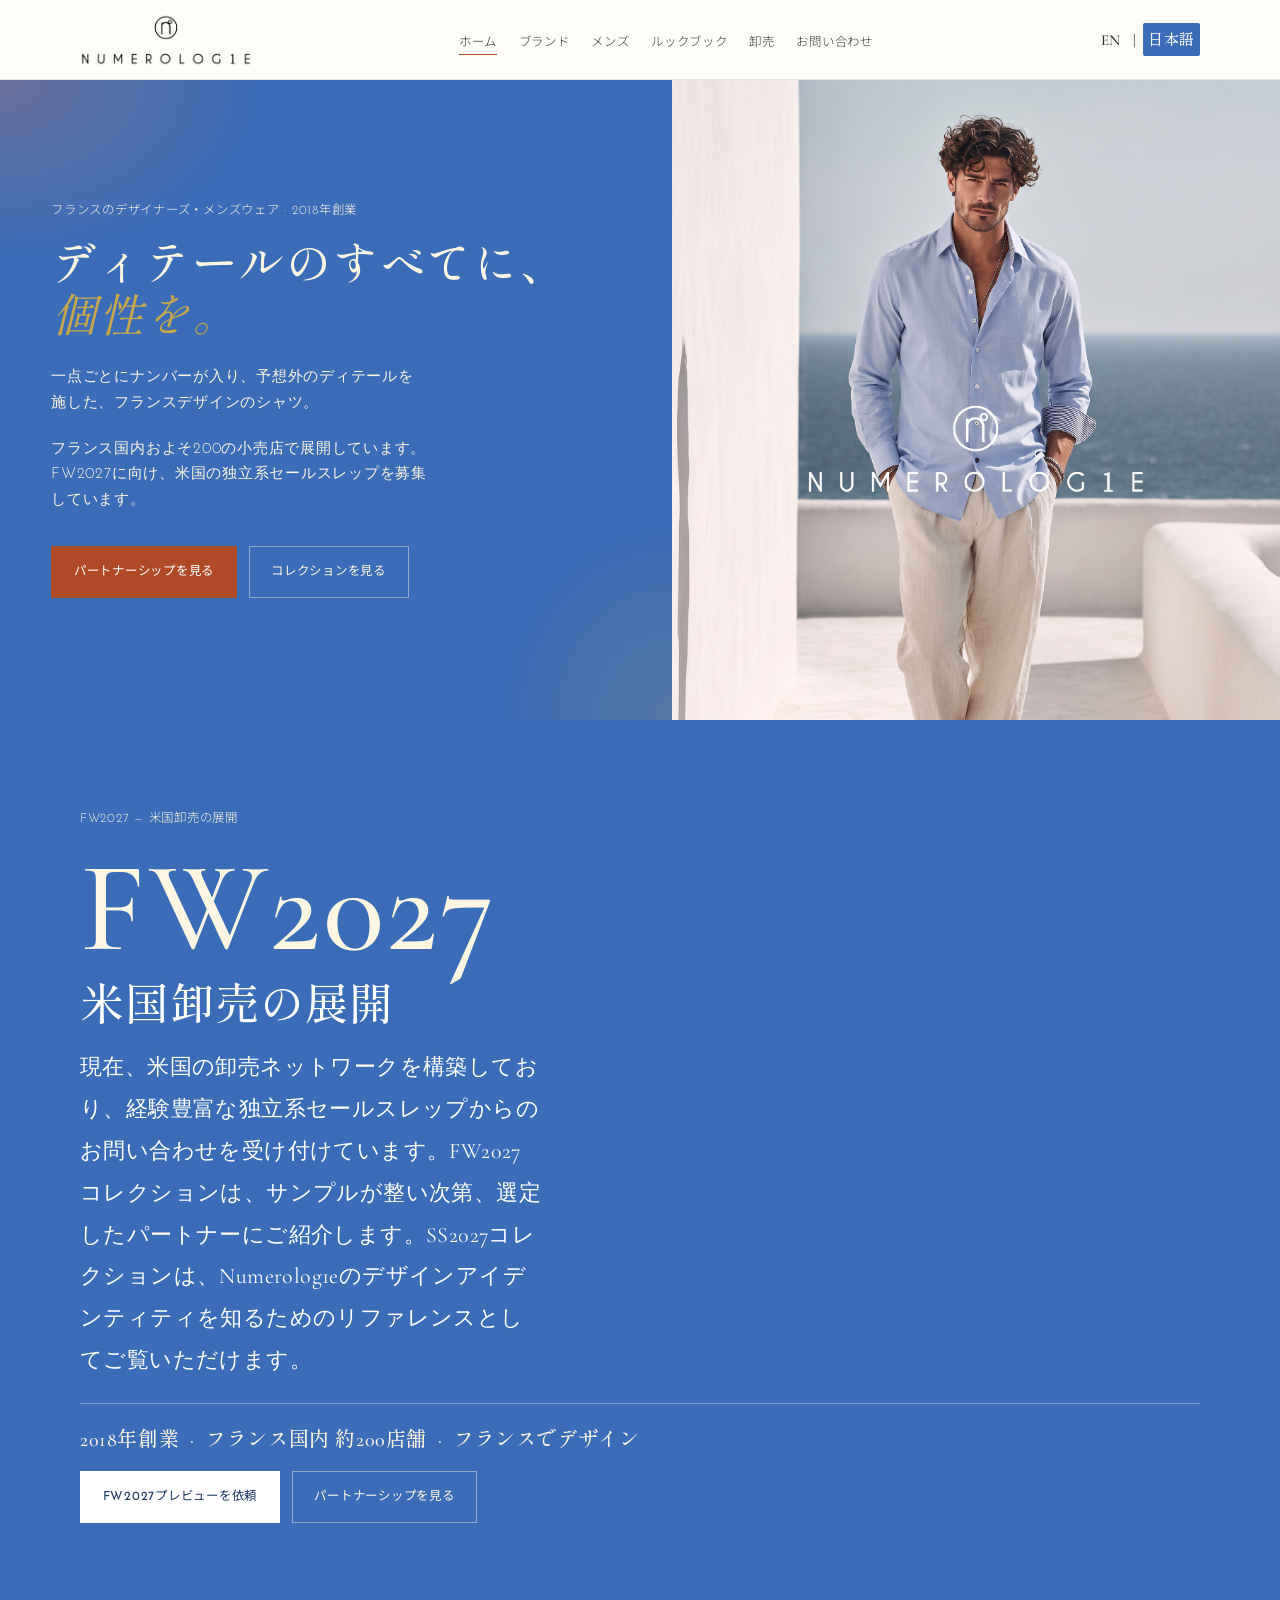
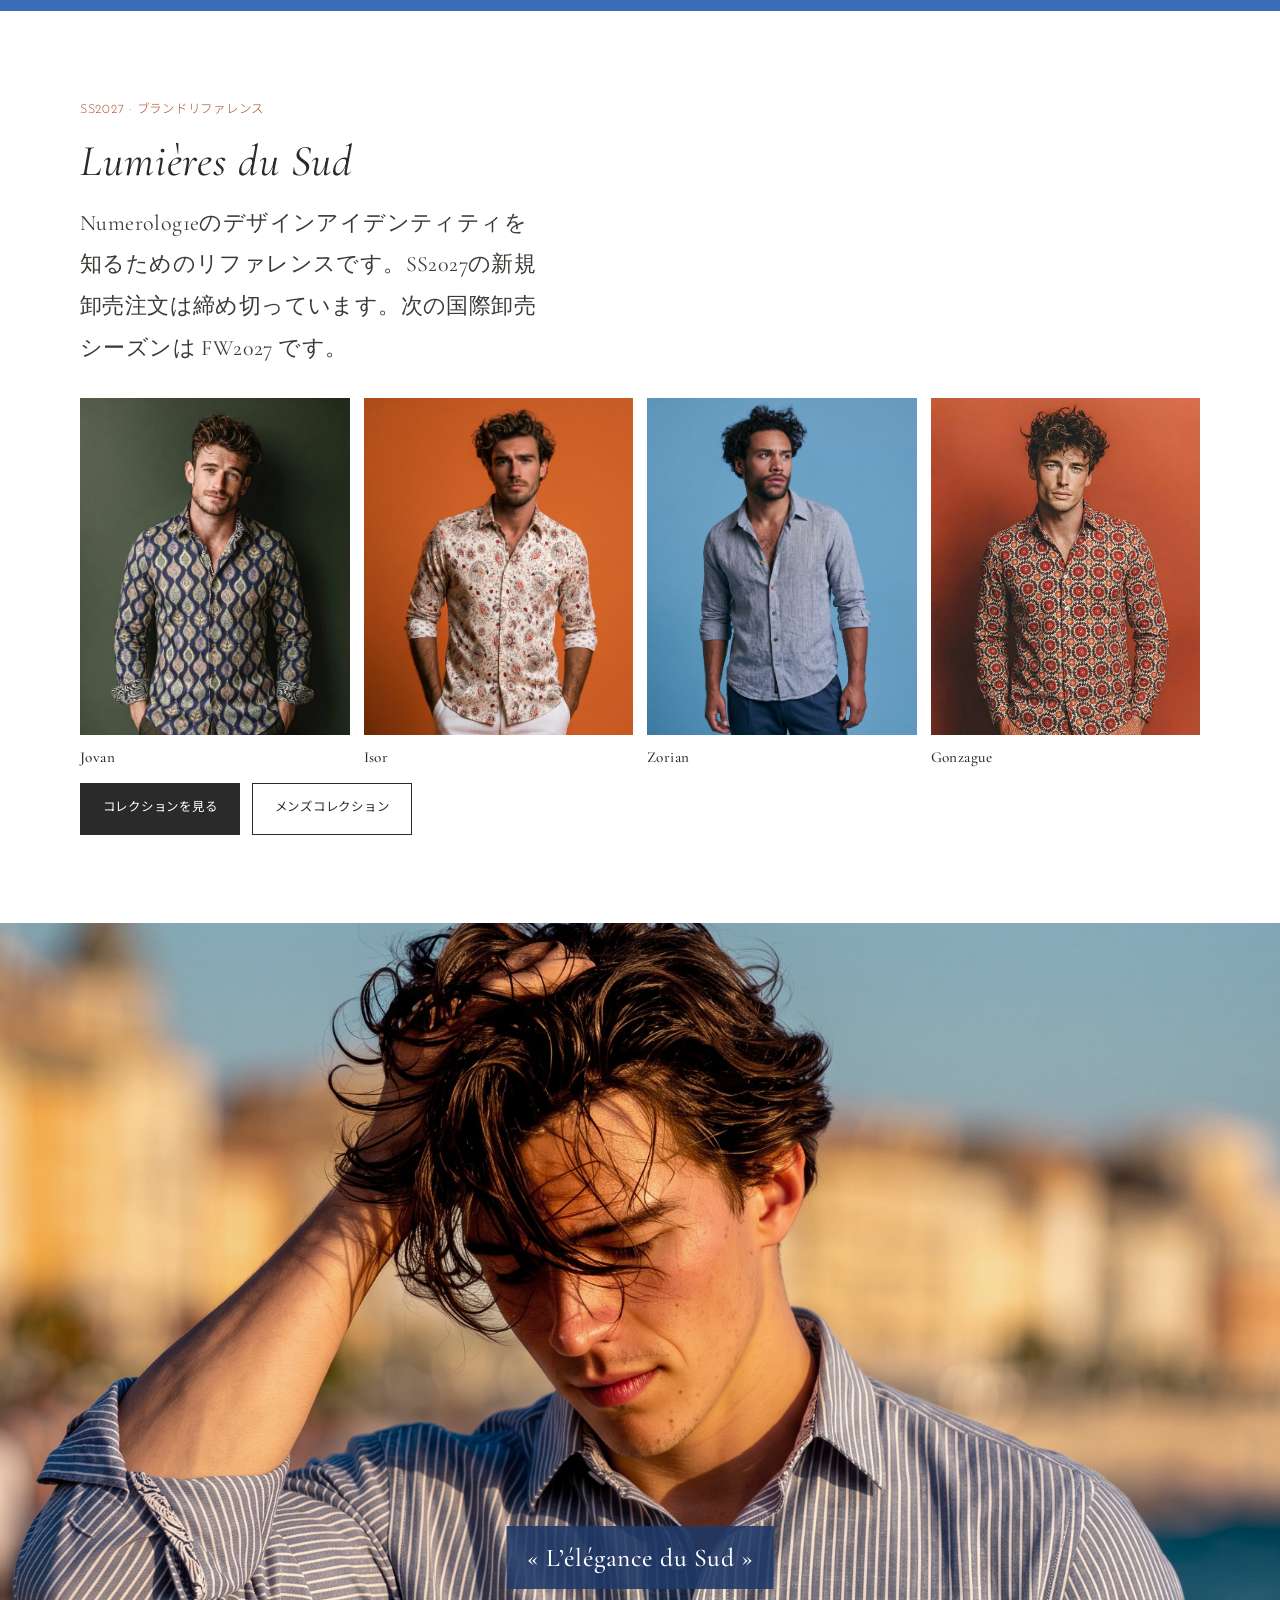
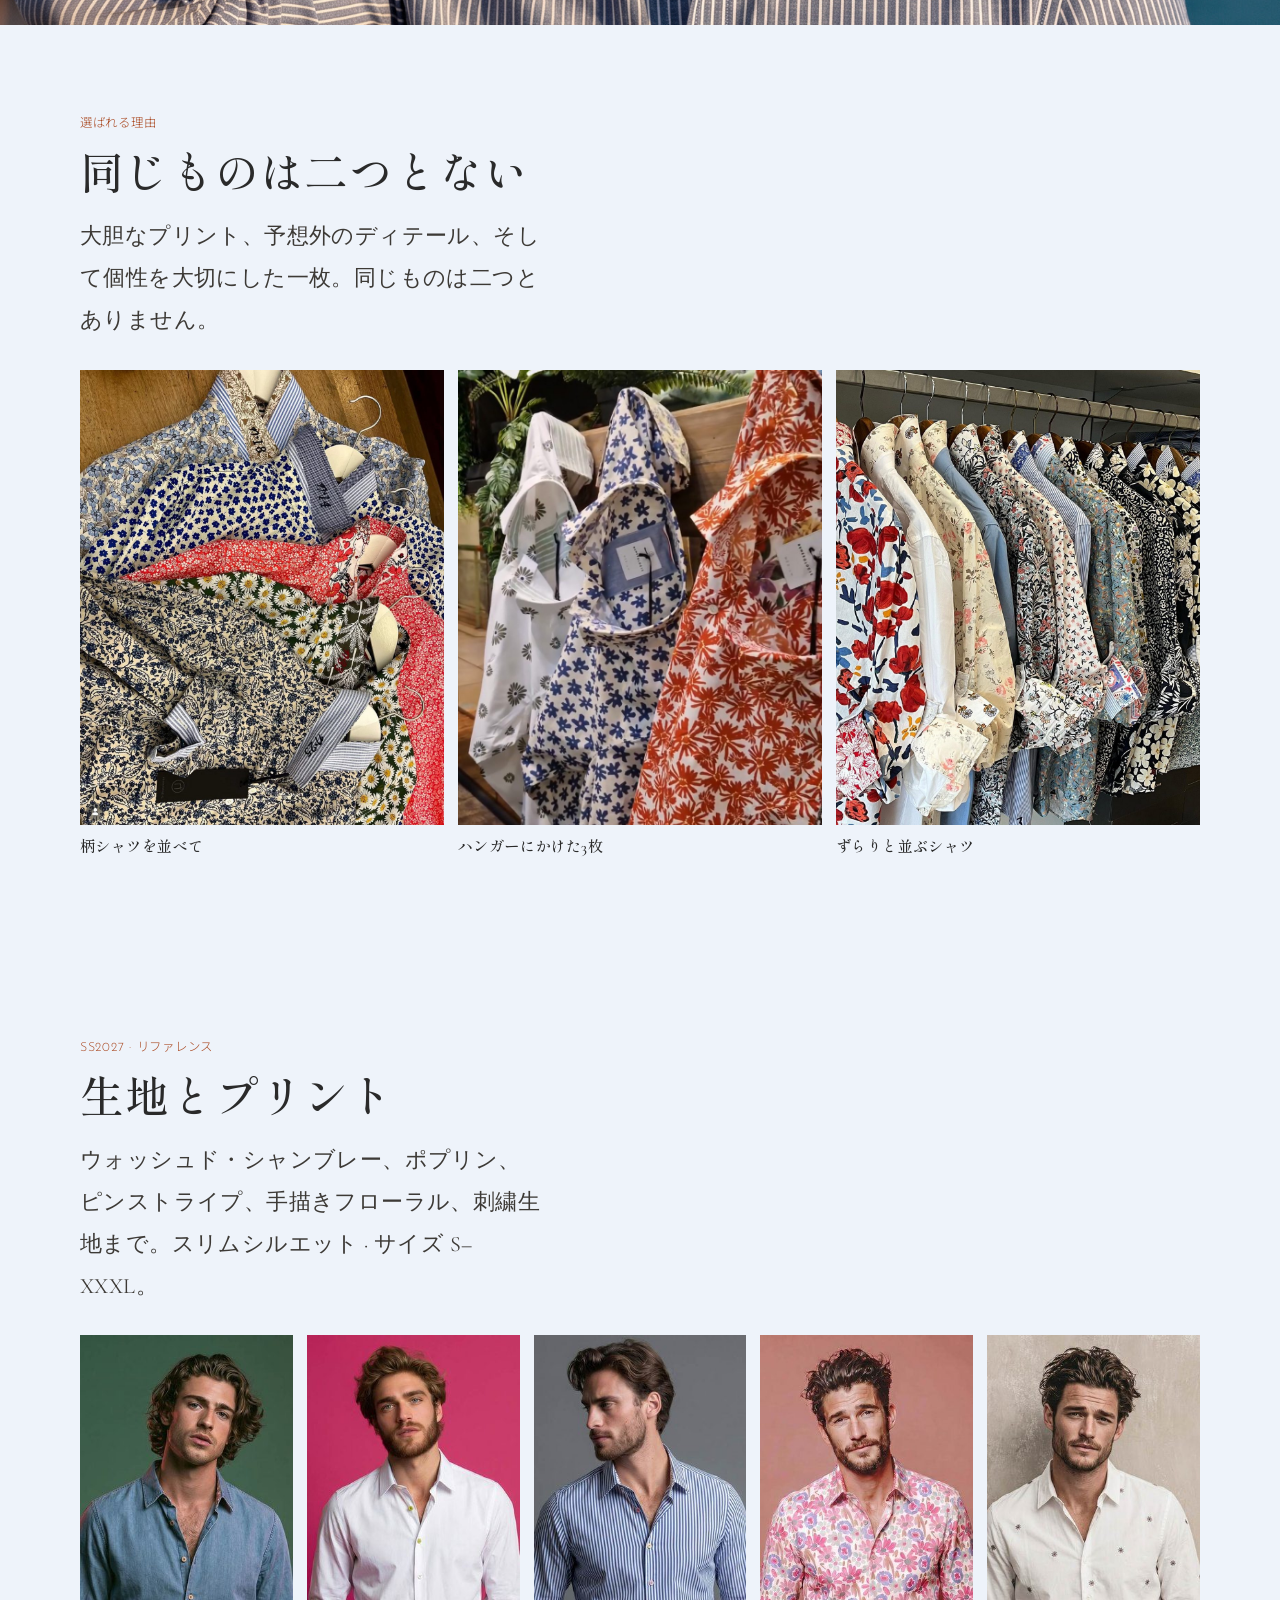
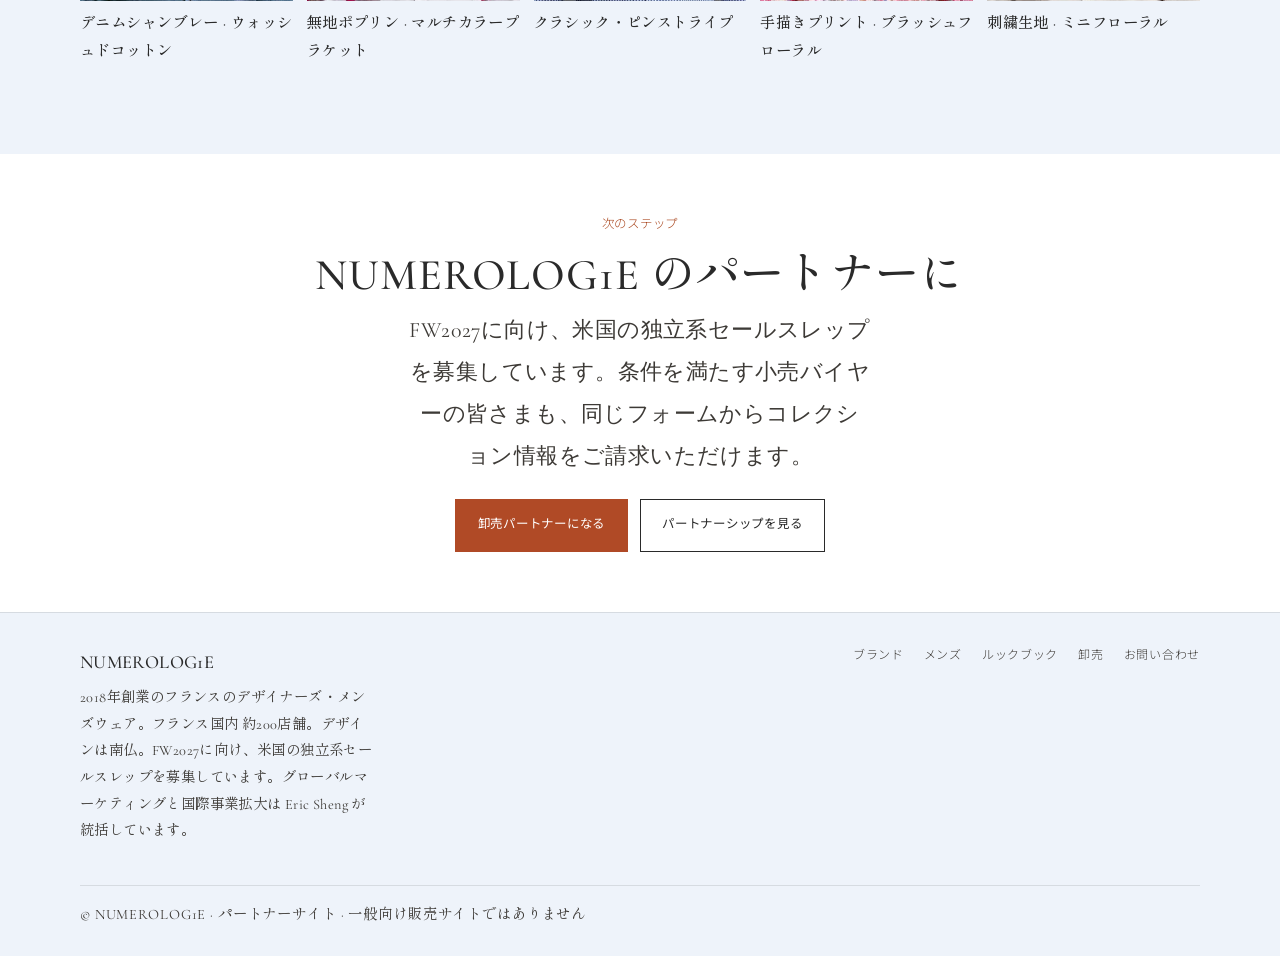
==== commit 8ac491f8: "Update inquiry roles and add matching contact portraits. Cédric is listed as founder and Europe oper" ====
--- a/ja/index.html
+++ b/ja/index.html
@@ -136,7 +136,7 @@
   <div class="container footer-inner">
     <div>
       <div class="footer-brand">NUMEROLOG1E</div>
-      <p class="footer-meta">2018年創業のフランスのデザイナーズ・メンズウェア。フランス国内 約200店舗。デザインは南仏。FW2027に向け、米国の独立系セールスレップを募集しています。ビジネスとオペレーションは Eric Sheng が統括しています。</p>
+      <p class="footer-meta">2018年創業のフランスのデザイナーズ・メンズウェア。フランス国内 約200店舗。デザインは南仏。FW2027に向け、米国の独立系セールスレップを募集しています。グローバルマーケティングと国際事業拡大は Eric Sheng が統括しています。</p>
     </div>
     <nav class="footer-nav" aria-label="フッター">
       <a href="brand.html">ブランド</a>
--- a/css/styles.css
+++ b/css/styles.css
@@ -676,6 +676,44 @@
 }
 
 .direct-contact a:hover { border-bottom-color: var(--cobalt); }
+
+.contact-person + .contact-person {
+  margin-top: 1.15rem;
+  padding-top: 1.15rem;
+  border-top: 1px solid var(--line);
+}
+
+.contact-person {
+  display: grid;
+  grid-template-columns: 5.5rem minmax(0, 1fr);
+  column-gap: 0.95rem;
+  align-items: start;
+}
+
+.contact-portrait {
+  width: 5.5rem;
+  height: calc(5.5rem * 5 / 4);
+  object-fit: cover;
+  object-position: center center;
+  border: 1px solid var(--line);
+  display: block;
+}
+
+.contact-person h2 {
+  margin-bottom: 0.2rem;
+}
+
+.contact-person a {
+  overflow-wrap: anywhere;
+}
+
+@media (max-width: 420px) {
+  .contact-person { grid-template-columns: 4.5rem minmax(0, 1fr); }
+  .contact-portrait {
+    width: 4.5rem;
+    height: calc(4.5rem * 5 / 4);
+  }
+}
 
 /* ── CTA band ── */
 .cta-band {
